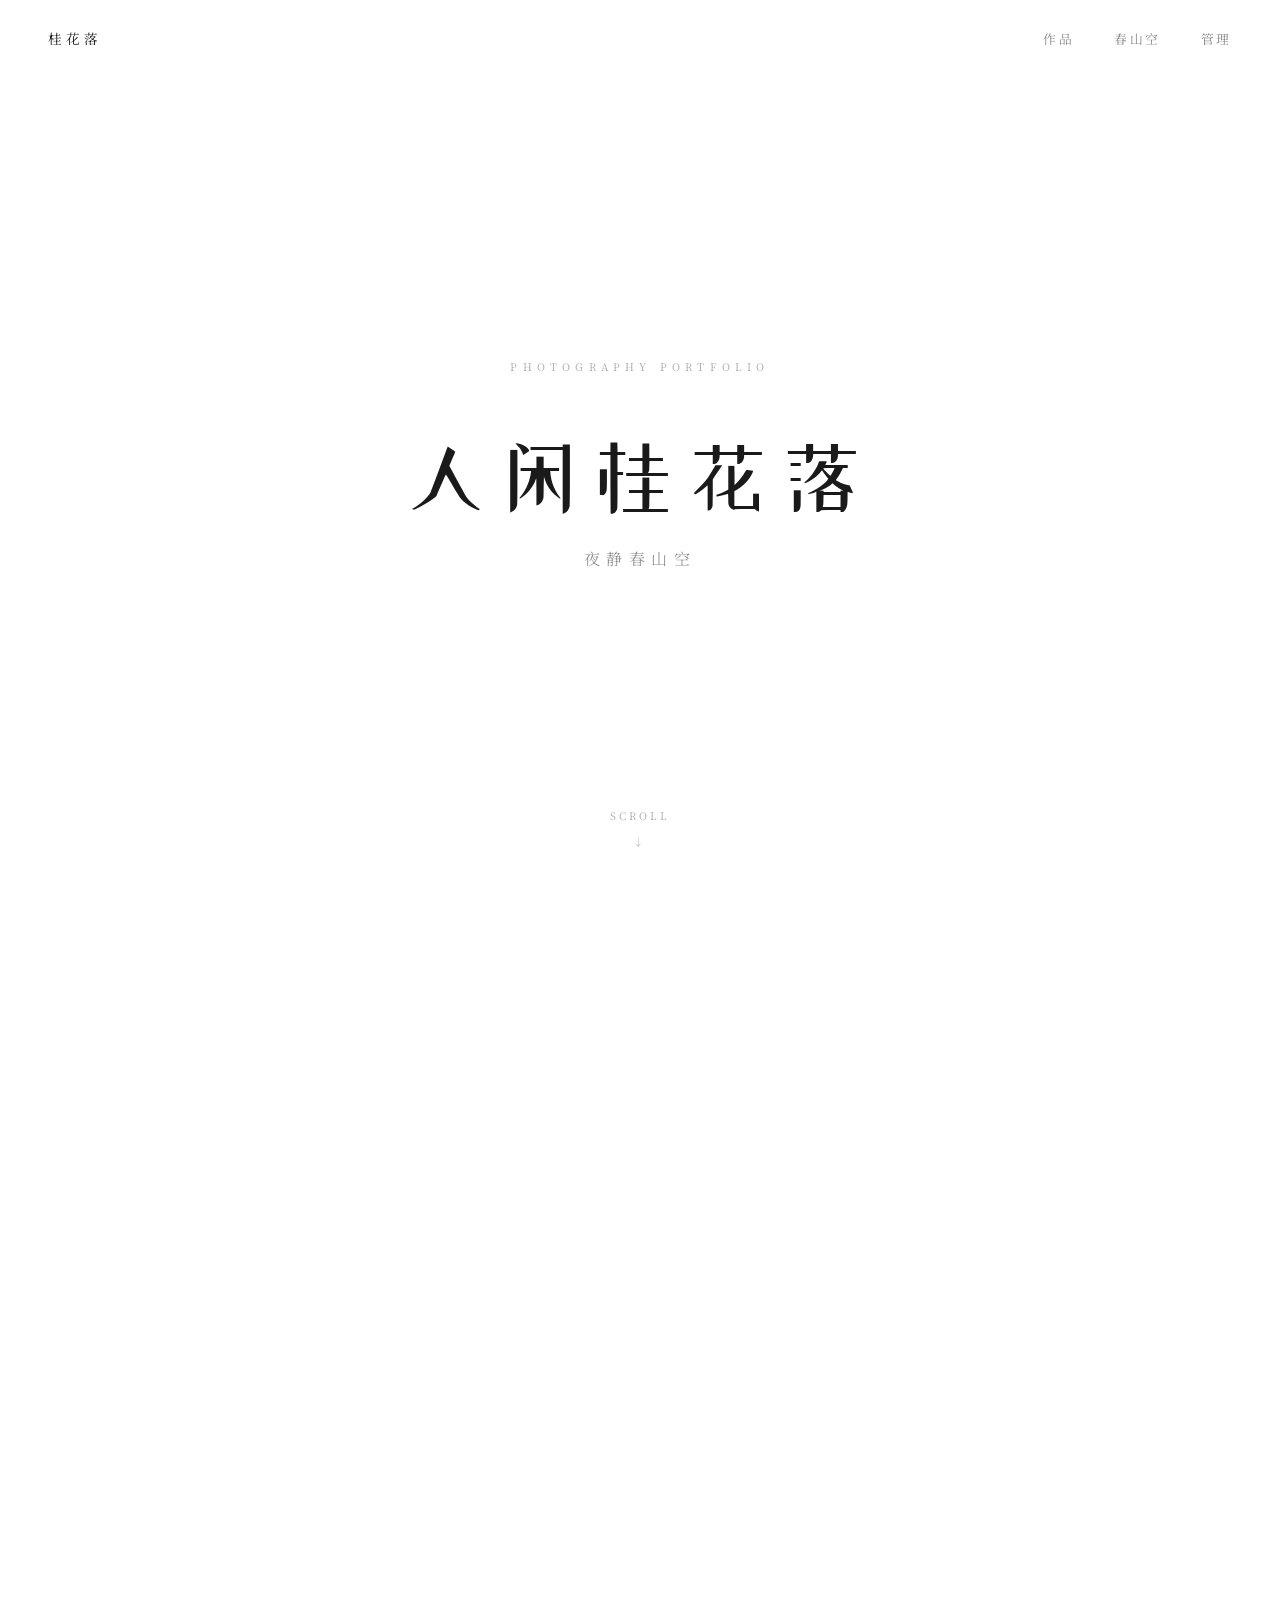
==== index.html @ 160a002a "feat: refactor index.html to dynamically load photos from photos.json" ====
<!DOCTYPE html>
<html lang="zh-CN">
<head>
  <meta charset="UTF-8">
  <meta name="viewport" content="width=device-width, initial-scale=1.0, maximum-scale=5.0">
  <title>人闲桂花落 · 夜静春山空 | Photography Portfolio</title>
  <meta name="description" content="个人摄影作品集，禅意摄影，用镜头捕捉静谧中的诗意。">
  <meta name="theme-color" content="#ffffff">
  <link rel="icon" type="image/svg+xml" href="data:image/svg+xml,%3Csvg xmlns='http://www.w3.org/2000/svg' viewBox='0 0 100 100'%3E%3Ccircle cx='50' cy='50' r='40' fill='none' stroke='%231a1a1a' stroke-width='8'/%3E%3Ccircle cx='50' cy='50' r='15' fill='%231a1a1a'/%3E%3C/svg%3E">
  <link rel="preconnect" href="https://fonts.loli.net">
  <link rel="preconnect" href="https://gstatic.loli.net" crossorigin>
  <link href="https://fonts.loli.net/css2?family=Noto+Serif+SC:wght@300;400;500;600&family=ZCOOL+XiaoWei&display=swap" rel="stylesheet">
  <style>
    :root {
      --bg: #ffffff;
      --bg-cream: #fafaf8;
      --text: #1a1a1a;
      --text-dim: #888;
      --text-light: #aaa;
      --accent: #c9a84c;
      --border: rgba(0,0,0,0.06);
      --shadow: 0 8px 40px rgba(0,0,0,0.08);
      --shadow-hover: 0 16px 60px rgba(0,0,0,0.12);
    }
    * { margin: 0; padding: 0; box-sizing: border-box; -webkit-tap-highlight-color: transparent; }
    html { overflow: hidden; height: 100%; }
    body {
      font-family: 'Noto Serif SC', -apple-system, BlinkMacSystemFont, 'PingFang SC', 'Microsoft YaHei', sans-serif;
      background: var(--bg);
      color: var(--text);
      line-height: 1.8;
      height: 100%;
      overflow-y: auto;
      scroll-snap-type: y mandatory;
    }

    /* Header */
    header {
      position: fixed; top: 0; left: 0; right: 0; z-index: 100;
      padding: 1.5rem 3rem; display: flex; justify-content: space-between; align-items: center;
      background: rgba(255,255,255,0.9); backdrop-filter: blur(10px);
      transition: padding 0.4s cubic-bezier(0.4, 0, 0.2, 1), background 0.4s, box-shadow 0.4s;
    }
    header.scrolled {
      padding: 0.8rem 3rem;
      background: rgba(255,255,255,0.95);
      box-shadow: 0 2px 20px rgba(0,0,0,0.05);
    }
    @media (max-width: 768px) {
      header { padding: 1rem 1.5rem; }
      header.scrolled { padding: 0.6rem 1.5rem; }
    }
    .logo {
      font-size: 0.85rem; letter-spacing: 0.3em; color: var(--text);
      text-decoration: none; text-transform: uppercase; transition: opacity 0.3s;
    }
    .logo:hover { opacity: 0.5; }
    .nav-links { list-style: none; display: flex; gap: 2.5rem; }
    .nav-links a {
      font-size: 0.8rem; letter-spacing: 0.2em; color: var(--text-dim);
      text-decoration: none; transition: color 0.3s;
    }
    .nav-links a:hover { color: var(--text); }
    .menu-btn {
      display: none; flex-direction: column; gap: 5px; background: none;
      border: none; cursor: pointer; padding: 5px;
    }
    .menu-btn span { display: block; width: 24px; height: 1px; background: var(--text); transition: 0.3s; }
    .menu-btn.active span:nth-child(1) { transform: rotate(45deg) translate(4px, 4px); }
    .menu-btn.active span:nth-child(2) { opacity: 0; }
    .menu-btn.active span:nth-child(3) { transform: rotate(-45deg) translate(4px, -4px); }

    /* Mobile Nav */
    .mobile-nav {
      display: none; position: fixed; top: 60px; left: 0; right: 0;
      background: white; padding: 2rem; z-index: 99;
      flex-direction: column; gap: 1.5rem; text-align: center;
      border-top: 1px solid var(--border);
    }
    .mobile-nav.active { display: flex; }
    .mobile-nav a {
      font-size: 1rem; letter-spacing: 0.3em; color: var(--text-dim);
      text-decoration: none; transition: color 0.3s;
    }
    .mobile-nav a:hover { color: var(--text); }

    /* Hero */
    .hero {
      min-height: 100vh; min-height: 100dvh; scroll-snap-align: start;
      display: flex; flex-direction: column;
      align-items: center; justify-content: center; text-align: center;
      padding: 6rem 2rem 4rem; position: relative;
    }
    .hero-tag {
      font-size: 0.65rem; letter-spacing: 0.5em; color: var(--text-light);
      text-transform: uppercase; margin-bottom: 3rem;
    }
    .hero-title {
      font-family: 'ZCOOL XiaoWei', 'Noto Serif SC', serif;
      font-size: clamp(2.5rem, 7vw, 5rem); font-weight: 400;
      letter-spacing: 0.15em; margin-bottom: 1rem; line-height: 1.3;
    }
    .hero-subtitle {
      font-size: 1rem; letter-spacing: 0.4em; color: var(--text-dim); font-weight: 300;
    }
    .scroll-hint {
      position: absolute; bottom: 3rem; display: flex; flex-direction: column;
      align-items: center; gap: 0.5rem; color: var(--text-light);
      font-size: 0.65rem; letter-spacing: 0.3em; animation: bounce 2s infinite;
    }
    @keyframes bounce {
      0%, 100% { transform: translateY(0); }
      50% { transform: translateY(10px); }
    }

    /* Photo Sections */
    .photo-section {
      min-height: 100vh; min-height: 100dvh; scroll-snap-align: start; scroll-snap-stop: always;
      padding: 5rem 3rem; display: flex; justify-content: center;
    }
    .photo-container {
      display: flex; align-items: center; gap: 6rem;
      max-width: 1200px; width: 100%;
    }
    .photo-section:nth-child(even) .photo-container { flex-direction: row-reverse; }
    .photo-wrapper {
      flex: 1.2; position: relative; cursor: pointer;
      overflow: hidden;
      background: var(--bg-cream);
      border-radius: 4px;
    }
    .photo-wrapper::before {
      content: '';
      position: absolute; inset: 0;
      background: linear-gradient(90deg, var(--bg-cream) 25%, transparent 50%, var(--bg-cream) 75%);
      background-size: 200% 100%;
      animation: shimmer 1.5s infinite;
      z-index: 1;
      opacity: 0;
      transition: opacity 0.3s;
    }
    .photo-wrapper.loading::before { opacity: 1; }
    @keyframes shimmer {
      0% { background-position: 200% 0; }
      100% { background-position: -200% 0; }
    }
    .photo-wrapper img {
      width: 100%; max-height: 70vh; object-fit: contain;
      display: block; box-shadow: var(--shadow);
      transition: opacity 0.6s cubic-bezier(0.4, 0, 0.2, 1),
                  box-shadow 0.4s ease,
                  transform 0.4s cubic-bezier(0.4, 0, 0.2, 1);
      position: relative; z-index: 2;
    }
    .photo-wrapper img.loaded { opacity: 1; }
    .photo-wrapper img:not(.loaded) { opacity: 0; }
    .photo-wrapper:hover img {
      box-shadow: var(--shadow-hover);
      transform: scale(1.02);
    }
    .photo-info { flex: 0.7; }
    .photo-number {
      font-size: 0.7rem; color: var(--text-light); letter-spacing: 0.2em; margin-bottom: 0.5rem;
    }
    .photo-title {
      font-size: 2.2rem; letter-spacing: 0.2em; margin-bottom: 0.3rem;
      line-height: 1.4;
    }
    .photo-subtitle {
      font-size: 0.85rem; color: var(--text-dim); letter-spacing: 0.15em; margin-bottom: 1.5rem;
    }
    .photo-meta {
      font-size: 0.8rem; color: var(--text-light); letter-spacing: 0.1em; font-weight: 300;
    }
    .photo-description {
      font-size: 0.9rem; color: var(--text-dim); margin-top: 1rem;
      font-weight: 300; line-height: 1.8;
    }

    /* Lightbox */
    .lightbox {
      display: flex;
      opacity: 0;
      visibility: hidden;
      position: fixed; inset: 0; background: rgba(0,0,0,0);
      z-index: 1000; align-items: center; justify-content: center;
      transition: opacity 0.4s, background 0.4s;
      touch-action: pan-y;
    }
    .lightbox.open {
      opacity: 1;
      visibility: visible;
      background: rgba(0,0,0,0.95);
    }
    .lightbox img {
      max-width: 90vw; max-height: 90vh; object-fit: contain;
      transform: scale(0.9);
      opacity: 0;
      transition: transform 0.4s 0.1s, opacity 0.4s 0.1s;
      user-select: none;
      -webkit-user-drag: none;
    }
    .lightbox.open img {
      transform: scale(1);
      opacity: 1;
    }
    .lightbox img.swipe-left { transform: scale(0.9) translateX(-100px); opacity: 0; }
    .lightbox img.swipe-right { transform: scale(0.9) translateX(100px); opacity: 0; }
    .lightbox-close {
      position: absolute; top: 2rem; right: 2rem; width: 50px; height: 50px;
      background: none; border: 1px solid rgba(255,255,255,0.3); color: white;
      font-size: 1.5rem; cursor: pointer; border-radius: 50%;
      display: flex; align-items: center; justify-content: center;
      transition: all 0.3s;
      opacity: 0;
      transform: translateY(-20px);
      z-index: 1001;
    }
    .lightbox.open .lightbox-close {
      opacity: 1;
      transform: translateY(0);
      transition-delay: 0.2s;
    }
    .lightbox-close:hover { background: rgba(255,255,255,0.1); border-color: rgba(255,255,255,0.6); }
    .lightbox-nav {
      position: absolute; top: 50%; transform: translateY(-50%);
      width: 50px; height: 80px; background: rgba(255,255,255,0.1);
      border: 1px solid rgba(255,255,255,0.2); color: white;
      font-size: 1.5rem; cursor: pointer; display: flex;
      align-items: center; justify-content: center;
      opacity: 0.25; transition: opacity 0.3s, background 0.2s;
      z-index: 1001;
    }
    .lightbox-nav:hover { background: rgba(255,255,255,0.2); opacity: 1; }
    .lightbox-nav.prev { left: 1rem; border-radius: 0 4px 4px 0; }
    .lightbox-nav.next { right: 1rem; border-radius: 4px 0 0 4px; }
    .lightbox-counter {
      position: absolute; bottom: 2rem; left: 50%; transform: translateX(-50%);
      color: rgba(255,255,255,0.5); font-size: 0.75rem; letter-spacing: 0.2em;
    }

    /* Footer */
    .footer {
      min-height: 100vh; min-height: 100dvh; scroll-snap-align: start;
      display: flex; flex-direction: column; align-items: center;
      justify-content: center; text-align: center; padding: 4rem 2rem;
      background: var(--bg-cream);
    }
    .footer-tag { font-size: 0.65rem; letter-spacing: 0.4em; color: var(--text-light); margin-bottom: 2rem; text-transform: uppercase; }
    .footer-text { font-size: 1.1rem; color: var(--text-dim); line-height: 2.5; font-weight: 300; max-width: 500px; }
    .footer-divider { width: 60px; height: 1px; background: var(--border); margin: 2.5rem auto; }
    .footer-copy { font-size: 0.75rem; color: var(--text-light); letter-spacing: 0.15em; }

    /* Progress */
    .progress-bar {
      position: fixed; top: 60px; left: 0; height: 2px; background: var(--accent);
      z-index: 999; width: 0%; transition: width 0.1s;
    }

    /* Fade-in Animation */
    .fade-in {
      opacity: 0;
      transform: translateY(40px) scale(0.98);
      transition: opacity 1s cubic-bezier(0.4, 0, 0.2, 1), transform 1s cubic-bezier(0.4, 0, 0.2, 1);
    }
    .fade-in.visible {
      opacity: 1;
      transform: translateY(0) scale(1);
    }
    .parallax-img {
      transform: translateY(20px);
      opacity: 0.8;
      transition: opacity 0.8s, transform 0.8s;
    }
    .parallax-img.visible {
      transform: translateY(0);
      opacity: 1;
    }
    .photo-wrapper:hover img { will-change: transform; }

    /* Scrollbar */
    ::-webkit-scrollbar { width: 6px; }
    html { scrollbar-width: thin; scrollbar-color: rgba(0,0,0,0.1) transparent; }
    ::-webkit-scrollbar-track { background: transparent; }
    ::-webkit-scrollbar-thumb { background: rgba(0,0,0,0.1); border-radius: 3px; }
    ::-webkit-scrollbar-thumb:hover { background: rgba(0,0,0,0.2); }

    /* Responsive */
    @media (max-width: 1024px) {
      .photo-container { flex-direction: column; gap: 2rem; text-align: center; }
      .photo-section:nth-child(even) .photo-container { flex-direction: column; }
      .photo-wrapper { width: 100%; flex: none; }
      .photo-wrapper img { max-height: 55vh; }
      .photo-info { flex: none; max-width: 100%; }
      .lightbox-nav { display: none; }
    }
    @media (max-width: 768px) {
      header { padding: 1rem 1.5rem; }
      .nav-links { display: none; }
      .menu-btn { display: flex; }
      .hero { padding: 5rem 1.5rem 3rem; }
      .hero-tag { font-size: 0.6rem; letter-spacing: 0.3em; }
      .hero-title { letter-spacing: 0.15em; }
      .hero-subtitle { font-size: 0.9rem; letter-spacing: 0.2em; }
      .photo-section { padding: 4rem 1.2rem; min-height: 100vh; min-height: 100dvh; scroll-snap-align: start; }
      .photo-wrapper img { max-height: 45vh; }
      .photo-title { font-size: 1.6rem; }
      .photo-subtitle { font-size: 0.85rem; }
      .scroll-hint { bottom: 2rem; }
      .footer { padding: 3rem 1.5rem; }
      .footer-text { font-size: 1rem; }
    }
  </style>
</head>
<body>

  <div class="progress-bar" id="progressBar"></div>

  <header id="mainHeader" role="banner">
    <a href="#hero" class="logo">桂花落</a>
    <ul class="nav-links">
      <li><a href="#photo-0">作品</a></li>
      <li><a href="#about">春山空</a></li>
      <li><a href="admin.html" target="_blank">管理</a></li>
    </ul>
    <button class="menu-btn" id="menuBtn">
      <span></span><span></span><span></span>
    </button>
  </header>

  <nav class="mobile-nav" id="mobileNav" aria-hidden="true">
    <a href="#hero" onclick="toggleMenu()">首页</a>
    <a href="#photo-0" onclick="toggleMenu()">作品</a>
    <a href="#about" onclick="toggleMenu()">春山空</a>
    <a href="admin.html" onclick="toggleMenu()" target="_blank">管理</a>
  </nav>

  <div class="lightbox" id="lightbox">
    <button class="lightbox-close" onclick="closeLightbox()" aria-label="关闭">&times;</button>
    <button class="lightbox-nav prev" onclick="navigateLightbox(-1)" aria-label="上一张">&#8249;</button>
    <img src="" alt="" id="lightboxImg">
    <button class="lightbox-nav next" onclick="navigateLightbox(1)" aria-label="下一张">&#8250;</button>
    <div class="lightbox-counter" id="lightboxCounter"></div>
  </div>

  <section class="hero" id="hero">
    <p class="hero-tag">Photography Portfolio</p>
    <h1 class="hero-title">人闲桂花落</h1>
    <p class="hero-subtitle">夜静春山空</p>
    <div class="scroll-hint"><span>SCROLL</span><span>&#8595;</span></div>
  </section>

  <!-- Dynamic photo sections will be inserted here -->
  <div id="photoGallery"></div>

  <section class="footer" id="about">
    <p class="footer-tag">About</p>
    <p class="footer-text">
      人闲桂花落，夜静春山空。<br>
      月出惊山鸟，时鸣春涧中。<br><br>
      用镜头捕捉静谧中的诗意，<br>
      在光影间寻找内心的宁静。
    </p>
    <div class="footer-divider"></div>
    <p class="footer-copy">© 2026 桂花落 · Photography Portfolio</p>
  </section>

  <script>
    // Global state
    let photos = [];
    let categories = [];
    let currentPhotoIndex = 0;

    // Chinese number mapping
    const chineseNumbers = ['零', '壹', '贰', '叁', '肆', '伍', '陆', '柒', '捌', '玖', '拾',
                           '拾壹', '拾贰', '拾叁', '拾肆', '拾伍', '拾陆', '拾柒', '拾捌', '拾玖', '贰拾'];

    // Load photos from JSON
    async function loadPhotos() {
      try {
        const res = await fetch('photos.json');
        if (!res.ok) throw new Error('Failed to load photos.json');
        const data = await res.json();
        photos = data.photos.filter(p => p.visible).sort((a, b) => a.order - b.order);
        categories = data.categories || [];
        renderGallery();
      } catch (error) {
        console.error('Error loading photos:', error);
        document.getElementById('photoGallery').innerHTML = `
          <div style="text-align: center; padding: 4rem 2rem; color: var(--text-dim);">
            <p>照片加载失败，请稍后重试</p>
          </div>
        `;
      }
    }

    // Render gallery
    function renderGallery() {
      const gallery = document.getElementById('photoGallery');
      gallery.innerHTML = '';

      photos.forEach((photo, index) => {
        const section = document.createElement('section');
        section.className = 'photo-section fade-in';
        section.id = `photo-${index}`;

        const numberText = index < chineseNumbers.length ? chineseNumbers[index + 1] : (index + 1);
        const totalText = photos.length < chineseNumbers.length ? chineseNumbers[photos.length] : photos.length;

        section.innerHTML = `
          <div class="photo-container">
            <div class="photo-wrapper loading">
              <img src="${photo.src}"
                   alt="${photo.title}"
                   loading="${index < 2 ? 'eager' : 'lazy'}"
                   onclick="openLightbox(${index})"
                   class="parallax-img"
                   onload="this.classList.add('loaded'); this.parentElement.classList.remove('loading')"
                   onerror="handleImageError(this)">
            </div>
            <div class="photo-info">
              <p class="photo-number">${numberText} / ${totalText}</p>
              <h2 class="photo-title">${photo.title}</h2>
              <p class="photo-subtitle">${photo.subtitle}</p>
              <p class="photo-meta">${photo.location || '中国'} · ${photo.year || 2025}</p>
              ${photo.description ? `<p class="photo-description">${photo.description}</p>` : ''}
            </div>
          </div>
        `;

        gallery.appendChild(section);
      });

      // Re-observe new elements
      observeElements();
    }

    // Intersection Observer
    let observer;
    function observeElements() {
      if (observer) observer.disconnect();

      observer = new IntersectionObserver((entries) => {
        entries.forEach((entry) => {
          if (entry.isIntersecting) {
            entry.target.classList.add('visible');
            const img = entry.target.querySelector('.parallax-img');
            if (img) {
              setTimeout(() => img.classList.add('visible'), 200);
            }
          }
        });
      }, { threshold: 0.15, rootMargin: '0px 0px -50px 0px' });

      document.querySelectorAll('.fade-in').forEach((el) => observer.observe(el));
    }

    // Mobile menu
    function toggleMenu() {
      document.getElementById('menuBtn').classList.toggle('active');
      const nav = document.getElementById('mobileNav');
      nav.classList.toggle('active');
      nav.setAttribute('aria-hidden', !nav.classList.contains('active'));
    }
    document.getElementById('menuBtn').addEventListener('click', toggleMenu);

    // Scroll handler
    function handleScroll() {
      const scrollTop = document.body.scrollTop;
      const scrollHeight = document.body.scrollHeight - document.body.clientHeight;
      const scrolled = scrollHeight > 0 ? (scrollTop / scrollHeight) * 100 : 0;
      document.getElementById('progressBar').style.width = scrolled + '%';

      const header = document.getElementById('mainHeader');
      header.classList.toggle('scrolled', scrollTop > 50);
    }
    document.body.addEventListener('scroll', handleScroll, { passive: true });

    // Preload image
    function preloadImage(index) {
      if (index >= 0 && index < photos.length) {
        const img = new Image();
        img.src = photos[index].src;
      }
    }

    // Lightbox
    function openLightbox(index) {
      currentPhotoIndex = index;
      const lightbox = document.getElementById('lightbox');
      const img = document.getElementById('lightboxImg');
      img.src = photos[index].src;
      img.alt = photos[index].title;
      lightbox.classList.add('open');
      document.body.style.overflow = 'hidden';
      updateLightboxCounter();
      preloadImage(index - 1);
      preloadImage(index + 1);
    }

    function closeLightbox() {
      document.getElementById('lightbox').classList.remove('open');
      document.body.style.overflow = '';
    }

    function navigateLightbox(direction) {
      const newIndex = currentPhotoIndex + direction;
      if (newIndex < 0 || newIndex >= photos.length) return;

      const img = document.getElementById('lightboxImg');
      img.classList.add(direction > 0 ? 'swipe-left' : 'swipe-right');

      setTimeout(() => {
        currentPhotoIndex = newIndex;
        img.src = photos[newIndex].src;
        img.alt = photos[newIndex].title;
        img.classList.remove('swipe-left', 'swipe-right');
        updateLightboxCounter();
        preloadImage(newIndex - 1);
        preloadImage(newIndex + 1);
      }, 200);
    }

    function updateLightboxCounter() {
      document.getElementById('lightboxCounter').textContent =
        `${currentPhotoIndex + 1} / ${photos.length}`;
    }

    // Touch swipe support
    let touchStartX = 0;
    const lightboxEl = document.getElementById('lightbox');

    lightboxEl.addEventListener('touchstart', (e) => {
      touchStartX = e.changedTouches[0].screenX;
    }, { passive: true });

    lightboxEl.addEventListener('touchend', (e) => {
      const touchEndX = e.changedTouches[0].screenX;
      const diff = touchStartX - touchEndX;
      if (Math.abs(diff) > 50) {
        navigateLightbox(diff > 0 ? 1 : -1);
      }
    }, { passive: true });

    // Click outside to close
    lightboxEl.addEventListener('click', (e) => {
      if (e.target === lightboxEl) closeLightbox();
    });

    // Keyboard navigation
    document.addEventListener('keydown', (e) => {
      if (!lightboxEl.classList.contains('open')) return;
      if (e.key === 'Escape') closeLightbox();
      if (e.key === 'ArrowLeft') navigateLightbox(-1);
      if (e.key === 'ArrowRight') navigateLightbox(1);
    });

    // Image error handler
    function handleImageError(img) {
      if (!img.dataset.retried) {
        img.dataset.retried = 'true';
        const originalSrc = img.src;
        img.src = originalSrc + (originalSrc.includes('?') ? '&' : '?') + '_t=' + Date.now();
        return;
      }
      img.src = "data:image/svg+xml,%3Csvg xmlns='http://www.w3.org/2000/svg' width='400' height='300'%3E%3Crect fill='%23f5f5f3' width='400' height='300'/%3E%3Ctext x='50%25' y='50%25' text-anchor='middle' dy='.3em' fill='%23888' font-family='sans-serif' font-size='14'%3E图片加载失败%3C/text%3E%3C/svg%3E";
      img.parentElement.classList.remove('loading');
    }

    // Initialize
    loadPhotos();
  </script>
</body>
</html>
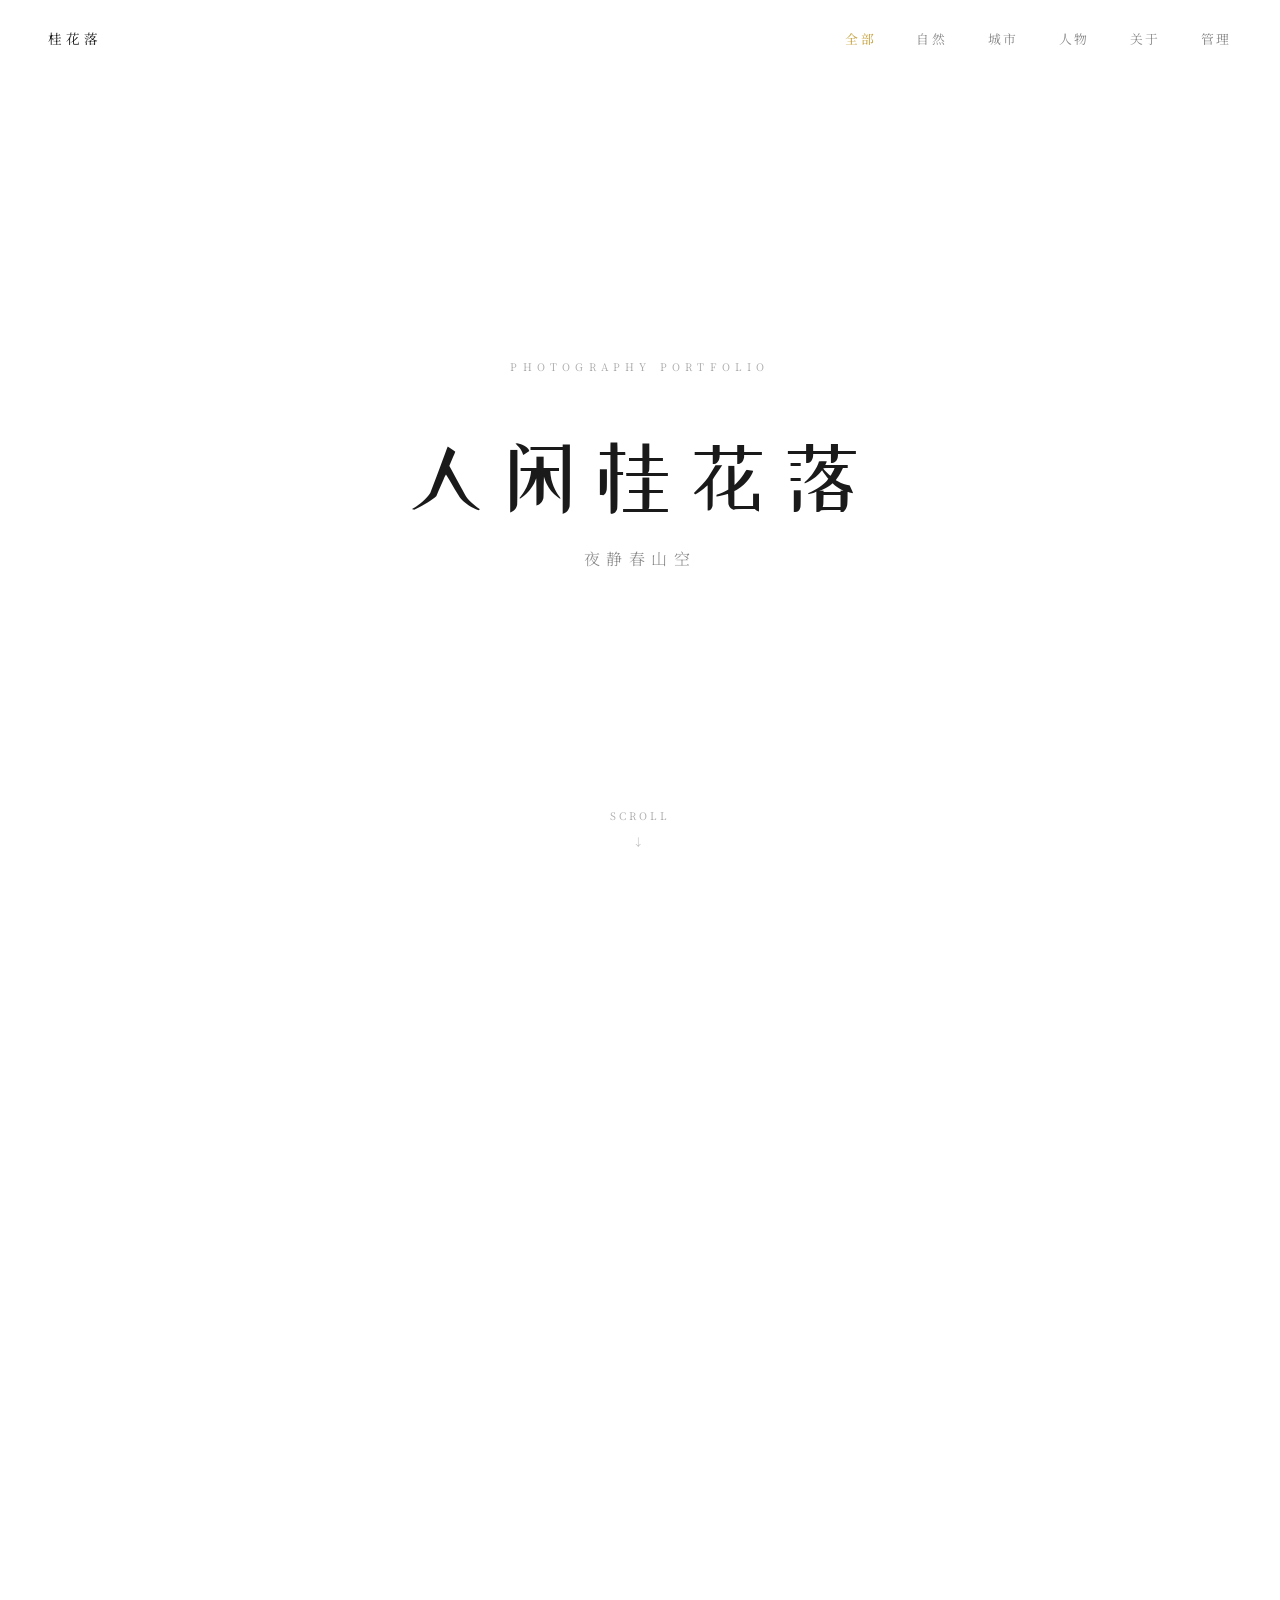
==== commit 9506db5f: "feat: add category filter (全部/自然/城市/人物)" ====
--- a/index.html
+++ b/index.html
@@ -61,6 +61,8 @@
       text-decoration: none; transition: color 0.3s;
     }
     .nav-links a:hover { color: var(--text); }
+    .nav-links a.active { color: var(--accent); font-weight: 500; }
+    .category-link { cursor: pointer; }
     .menu-btn {
       display: none; flex-direction: column; gap: 5px; background: none;
       border: none; cursor: pointer; padding: 5px;
@@ -78,6 +80,7 @@
       border-top: 1px solid var(--border);
     }
     .mobile-nav.active { display: flex; }
+    .mobile-category-divider { height: 1px; background: var(--border); width: 60%; margin: 0.5rem auto; }
     .mobile-nav a {
       font-size: 1rem; letter-spacing: 0.3em; color: var(--text-dim);
       text-decoration: none; transition: color 0.3s;
@@ -319,8 +322,11 @@
   <header id="mainHeader" role="banner">
     <a href="#hero" class="logo">桂花落</a>
     <ul class="nav-links">
-      <li><a href="#photo-0">作品</a></li>
-      <li><a href="#about">春山空</a></li>
+      <li><a href="#" class="category-link active" data-category="all">全部</a></li>
+      <li><a href="#" class="category-link" data-category="nature">自然</a></li>
+      <li><a href="#" class="category-link" data-category="urban">城市</a></li>
+      <li><a href="#" class="category-link" data-category="portrait">人物</a></li>
+      <li><a href="#about">关于</a></li>
       <li><a href="admin.html" target="_blank">管理</a></li>
     </ul>
     <button class="menu-btn" id="menuBtn">
@@ -330,8 +336,13 @@
 
   <nav class="mobile-nav" id="mobileNav" aria-hidden="true">
     <a href="#hero" onclick="toggleMenu()">首页</a>
-    <a href="#photo-0" onclick="toggleMenu()">作品</a>
-    <a href="#about" onclick="toggleMenu()">春山空</a>
+    <div class="mobile-category-divider"></div>
+    <a href="#" class="category-link" data-category="all" onclick="toggleMenu()">全部</a>
+    <a href="#" class="category-link" data-category="nature" onclick="toggleMenu()">自然</a>
+    <a href="#" class="category-link" data-category="urban" onclick="toggleMenu()">城市</a>
+    <a href="#" class="category-link" data-category="portrait" onclick="toggleMenu()">人物</a>
+    <div class="mobile-category-divider"></div>
+    <a href="#about" onclick="toggleMenu()">关于</a>
     <a href="admin.html" onclick="toggleMenu()" target="_blank">管理</a>
   </nav>
 
@@ -370,6 +381,7 @@
     let photos = [];
     let categories = [];
     let currentPhotoIndex = 0;
+    let currentCategory = 'all';
 
     // Chinese number mapping
     const chineseNumbers = ['零', '壹', '贰', '叁', '肆', '伍', '陆', '柒', '捌', '玖', '拾',
@@ -399,13 +411,17 @@
       const gallery = document.getElementById('photoGallery');
       gallery.innerHTML = '';
 
-      photos.forEach((photo, index) => {
+      const filteredPhotos = currentCategory === 'all' 
+        ? photos 
+        : photos.filter(p => p.category === currentCategory);
+
+      filteredPhotos.forEach((photo, index) => {
         const section = document.createElement('section');
         section.className = 'photo-section fade-in';
         section.id = `photo-${index}`;
 
         const numberText = index < chineseNumbers.length ? chineseNumbers[index + 1] : (index + 1);
-        const totalText = photos.length < chineseNumbers.length ? chineseNumbers[photos.length] : photos.length;
+        const totalText = filteredPhotos.length < chineseNumbers.length ? chineseNumbers[filteredPhotos.length] : filteredPhotos.length;
 
         section.innerHTML = `
           <div class="photo-container">
@@ -477,25 +493,34 @@
     document.body.addEventListener('scroll', handleScroll, { passive: true });
 
     // Preload image
-    function preloadImage(index) {
-      if (index >= 0 && index < photos.length) {
+    function preloadImage(index, photosArray) {
+      const arr = photosArray || getFilteredPhotos();
+      if (index >= 0 && index < arr.length) {
         const img = new Image();
-        img.src = photos[index].src;
+        img.src = arr[index].src;
       }
+    }
+
+    // Get filtered photos
+    function getFilteredPhotos() {
+      return currentCategory === 'all' 
+        ? photos 
+        : photos.filter(p => p.category === currentCategory);
     }
 
     // Lightbox
     function openLightbox(index) {
       currentPhotoIndex = index;
+      const filteredPhotos = getFilteredPhotos();
       const lightbox = document.getElementById('lightbox');
       const img = document.getElementById('lightboxImg');
-      img.src = photos[index].src;
-      img.alt = photos[index].title;
+      img.src = filteredPhotos[index].src;
+      img.alt = filteredPhotos[index].title;
       lightbox.classList.add('open');
       document.body.style.overflow = 'hidden';
-      updateLightboxCounter();
-      preloadImage(index - 1);
-      preloadImage(index + 1);
+      updateLightboxCounter(filteredPhotos);
+      preloadImage(index - 1, filteredPhotos);
+      preloadImage(index + 1, filteredPhotos);
     }
 
     function closeLightbox() {
@@ -504,26 +529,28 @@
     }
 
     function navigateLightbox(direction) {
+      const filteredPhotos = getFilteredPhotos();
       const newIndex = currentPhotoIndex + direction;
-      if (newIndex < 0 || newIndex >= photos.length) return;
+      if (newIndex < 0 || newIndex >= filteredPhotos.length) return;
 
       const img = document.getElementById('lightboxImg');
       img.classList.add(direction > 0 ? 'swipe-left' : 'swipe-right');
 
       setTimeout(() => {
         currentPhotoIndex = newIndex;
-        img.src = photos[newIndex].src;
-        img.alt = photos[newIndex].title;
+        img.src = filteredPhotos[newIndex].src;
+        img.alt = filteredPhotos[newIndex].title;
         img.classList.remove('swipe-left', 'swipe-right');
-        updateLightboxCounter();
-        preloadImage(newIndex - 1);
-        preloadImage(newIndex + 1);
+        updateLightboxCounter(filteredPhotos);
+        preloadImage(newIndex - 1, filteredPhotos);
+        preloadImage(newIndex + 1, filteredPhotos);
       }, 200);
     }
 
-    function updateLightboxCounter() {
+    function updateLightboxCounter(filteredPhotos) {
+      const arr = filteredPhotos || getFilteredPhotos();
       document.getElementById('lightboxCounter').textContent =
-        `${currentPhotoIndex + 1} / ${photos.length}`;
+        `${currentPhotoIndex + 1} / ${arr.length}`;
     }
 
     // Touch swipe support
@@ -567,6 +594,24 @@
       img.parentElement.classList.remove('loading');
     }
 
+    // Category filter
+    function setCategory(category) {
+      currentCategory = category;
+      document.querySelectorAll('.category-link').forEach(link => {
+        link.classList.toggle('active', link.dataset.category === category);
+      });
+      renderGallery();
+      window.scrollTo({ top: 0, behavior: 'smooth' });
+    }
+
+    // Category click handlers
+    document.querySelectorAll('.category-link').forEach(link => {
+      link.addEventListener('click', (e) => {
+        e.preventDefault();
+        setCategory(link.dataset.category);
+      });
+    });
+
     // Initialize
     loadPhotos();
   </script>
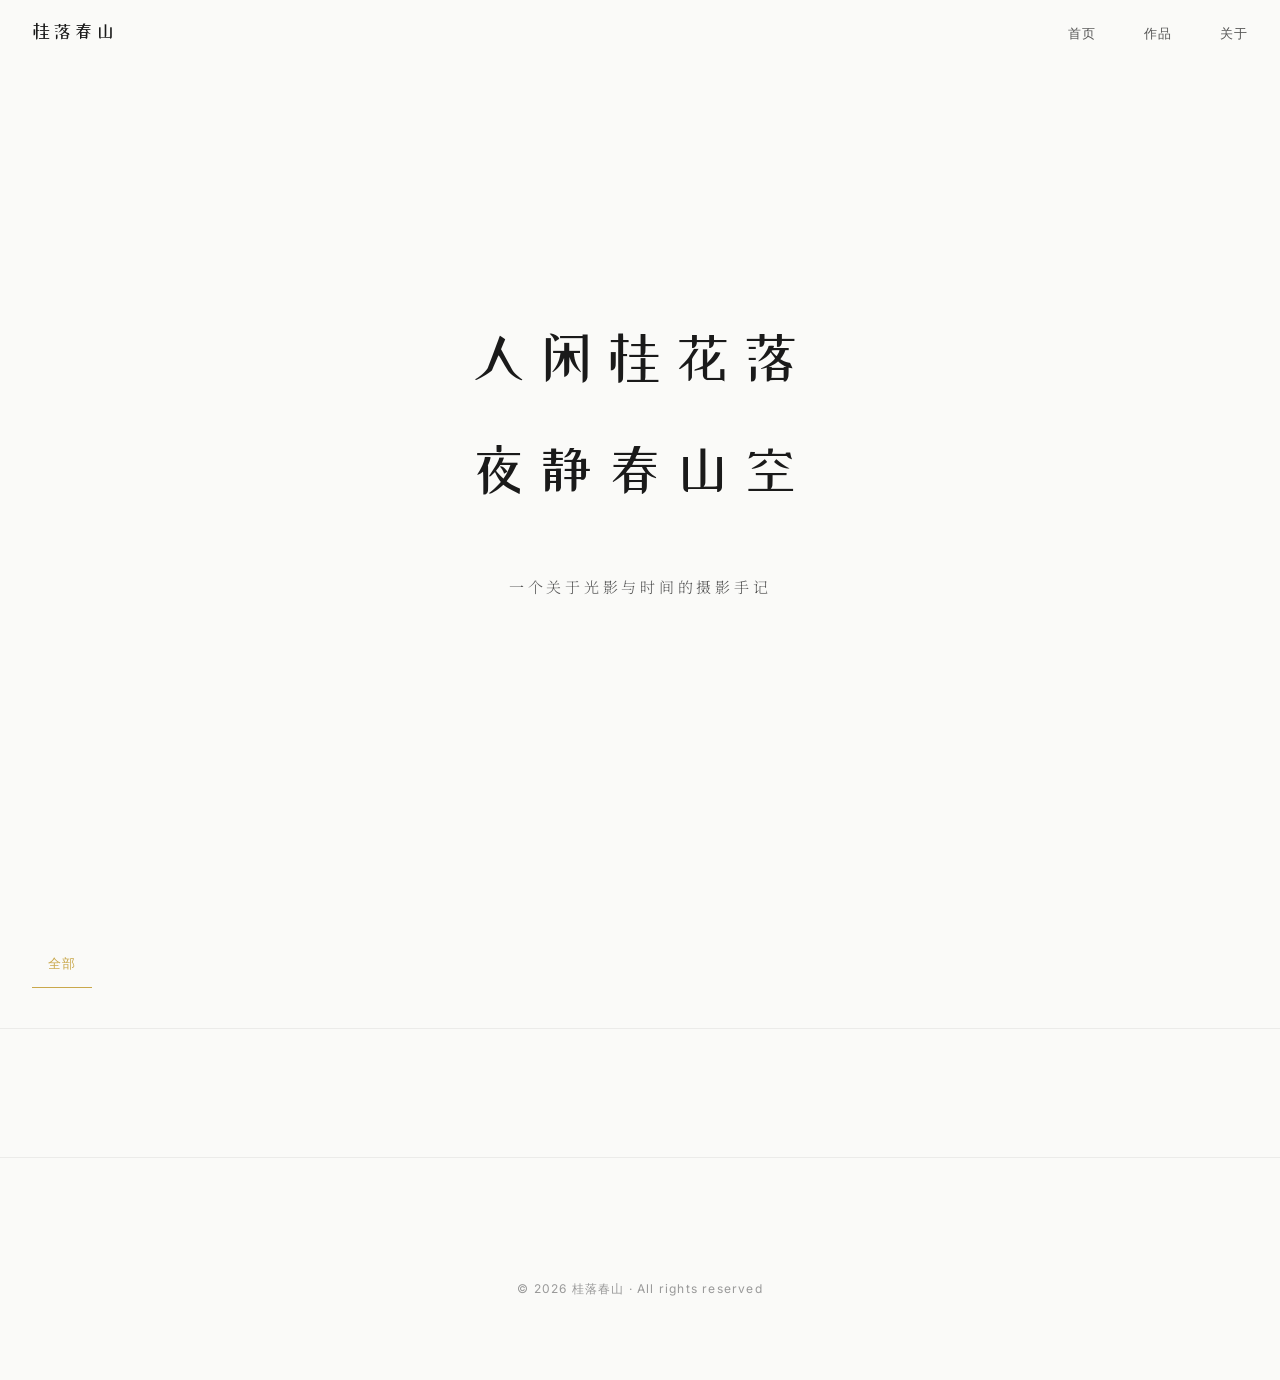
==== commit 69d2ffa9: "feat: 优化摄影作品集网站 v2.0 - 浅色背景+大量留白+编号标签+6分类" ====
--- a/index.html
+++ b/index.html
@@ -1,619 +1,101 @@
 <!DOCTYPE html>
 <html lang="zh-CN">
 <head>
-  <meta charset="UTF-8">
-  <meta name="viewport" content="width=device-width, initial-scale=1.0, maximum-scale=5.0">
-  <title>人闲桂花落 · 夜静春山空 | Photography Portfolio</title>
-  <meta name="description" content="个人摄影作品集，禅意摄影，用镜头捕捉静谧中的诗意。">
-  <meta name="theme-color" content="#ffffff">
-  <link rel="icon" type="image/svg+xml" href="data:image/svg+xml,%3Csvg xmlns='http://www.w3.org/2000/svg' viewBox='0 0 100 100'%3E%3Ccircle cx='50' cy='50' r='40' fill='none' stroke='%231a1a1a' stroke-width='8'/%3E%3Ccircle cx='50' cy='50' r='15' fill='%231a1a1a'/%3E%3C/svg%3E">
-  <link rel="preconnect" href="https://fonts.loli.net">
-  <link rel="preconnect" href="https://gstatic.loli.net" crossorigin>
-  <link href="https://fonts.loli.net/css2?family=Noto+Serif+SC:wght@300;400;500;600&family=ZCOOL+XiaoWei&display=swap" rel="stylesheet">
-  <style>
-    :root {
-      --bg: #ffffff;
-      --bg-cream: #fafaf8;
-      --text: #1a1a1a;
-      --text-dim: #888;
-      --text-light: #aaa;
-      --accent: #c9a84c;
-      --border: rgba(0,0,0,0.06);
-      --shadow: 0 8px 40px rgba(0,0,0,0.08);
-      --shadow-hover: 0 16px 60px rgba(0,0,0,0.12);
-    }
-    * { margin: 0; padding: 0; box-sizing: border-box; -webkit-tap-highlight-color: transparent; }
-    html { overflow: hidden; height: 100%; }
-    body {
-      font-family: 'Noto Serif SC', -apple-system, BlinkMacSystemFont, 'PingFang SC', 'Microsoft YaHei', sans-serif;
-      background: var(--bg);
-      color: var(--text);
-      line-height: 1.8;
-      height: 100%;
-      overflow-y: auto;
-      scroll-snap-type: y mandatory;
-    }
+    <meta charset="UTF-8">
+    <meta name="viewport" content="width=device-width, initial-scale=1.0, maximum-scale=5.0">
+    <title>桂落春山 · 摄影作品集</title>
+    <meta name="description" content="人闲桂花落，夜静春山空 — 一个关于光影与时间的摄影手记">
 
-    /* Header */
-    header {
-      position: fixed; top: 0; left: 0; right: 0; z-index: 100;
-      padding: 1.5rem 3rem; display: flex; justify-content: space-between; align-items: center;
-      background: rgba(255,255,255,0.9); backdrop-filter: blur(10px);
-      transition: padding 0.4s cubic-bezier(0.4, 0, 0.2, 1), background 0.4s, box-shadow 0.4s;
-    }
-    header.scrolled {
-      padding: 0.8rem 3rem;
-      background: rgba(255,255,255,0.95);
-      box-shadow: 0 2px 20px rgba(0,0,0,0.05);
-    }
-    @media (max-width: 768px) {
-      header { padding: 1rem 1.5rem; }
-      header.scrolled { padding: 0.6rem 1.5rem; }
-    }
-    .logo {
-      font-size: 0.85rem; letter-spacing: 0.3em; color: var(--text);
-      text-decoration: none; text-transform: uppercase; transition: opacity 0.3s;
-    }
-    .logo:hover { opacity: 0.5; }
-    .nav-links { list-style: none; display: flex; gap: 2.5rem; }
-    .nav-links a {
-      font-size: 0.8rem; letter-spacing: 0.2em; color: var(--text-dim);
-      text-decoration: none; transition: color 0.3s;
-    }
-    .nav-links a:hover { color: var(--text); }
-    .nav-links a.active { color: var(--accent); font-weight: 500; }
-    .category-link { cursor: pointer; }
-    .menu-btn {
-      display: none; flex-direction: column; gap: 5px; background: none;
-      border: none; cursor: pointer; padding: 5px;
-    }
-    .menu-btn span { display: block; width: 24px; height: 1px; background: var(--text); transition: 0.3s; }
-    .menu-btn.active span:nth-child(1) { transform: rotate(45deg) translate(4px, 4px); }
-    .menu-btn.active span:nth-child(2) { opacity: 0; }
-    .menu-btn.active span:nth-child(3) { transform: rotate(-45deg) translate(4px, -4px); }
+    <!-- Google Fonts: Noto Serif SC + ZCOOL XiaoWei (via Chinese mirror) -->
+    <link rel="preconnect" href="https://fonts.googleapis.com">
+    <link rel="preconnect" href="https://fonts.loli.net" crossorigin>
+    <link href="https://fonts.loli.net/css2?family=Inter:wght@300;400;500&family=Noto+Serif+SC:wght@300;400;500&family=ZCOOL+XiaoWei&display=swap" rel="stylesheet">
 
-    /* Mobile Nav */
-    .mobile-nav {
-      display: none; position: fixed; top: 60px; left: 0; right: 0;
-      background: white; padding: 2rem; z-index: 99;
-      flex-direction: column; gap: 1.5rem; text-align: center;
-      border-top: 1px solid var(--border);
-    }
-    .mobile-nav.active { display: flex; }
-    .mobile-category-divider { height: 1px; background: var(--border); width: 60%; margin: 0.5rem auto; }
-    .mobile-nav a {
-      font-size: 1rem; letter-spacing: 0.3em; color: var(--text-dim);
-      text-decoration: none; transition: color 0.3s;
-    }
-    .mobile-nav a:hover { color: var(--text); }
-
-    /* Hero */
-    .hero {
-      min-height: 100vh; min-height: 100dvh; scroll-snap-align: start;
-      display: flex; flex-direction: column;
-      align-items: center; justify-content: center; text-align: center;
-      padding: 6rem 2rem 4rem; position: relative;
-    }
-    .hero-tag {
-      font-size: 0.65rem; letter-spacing: 0.5em; color: var(--text-light);
-      text-transform: uppercase; margin-bottom: 3rem;
-    }
-    .hero-title {
-      font-family: 'ZCOOL XiaoWei', 'Noto Serif SC', serif;
-      font-size: clamp(2.5rem, 7vw, 5rem); font-weight: 400;
-      letter-spacing: 0.15em; margin-bottom: 1rem; line-height: 1.3;
-    }
-    .hero-subtitle {
-      font-size: 1rem; letter-spacing: 0.4em; color: var(--text-dim); font-weight: 300;
-    }
-    .scroll-hint {
-      position: absolute; bottom: 3rem; display: flex; flex-direction: column;
-      align-items: center; gap: 0.5rem; color: var(--text-light);
-      font-size: 0.65rem; letter-spacing: 0.3em; animation: bounce 2s infinite;
-    }
-    @keyframes bounce {
-      0%, 100% { transform: translateY(0); }
-      50% { transform: translateY(10px); }
-    }
-
-    /* Photo Sections */
-    .photo-section {
-      min-height: 100vh; min-height: 100dvh; scroll-snap-align: start; scroll-snap-stop: always;
-      padding: 5rem 3rem; display: flex; justify-content: center;
-    }
-    .photo-container {
-      display: flex; align-items: center; gap: 6rem;
-      max-width: 1200px; width: 100%;
-    }
-    .photo-section:nth-child(even) .photo-container { flex-direction: row-reverse; }
-    .photo-wrapper {
-      flex: 1.2; position: relative; cursor: pointer;
-      overflow: hidden;
-      background: var(--bg-cream);
-      border-radius: 4px;
-    }
-    .photo-wrapper::before {
-      content: '';
-      position: absolute; inset: 0;
-      background: linear-gradient(90deg, var(--bg-cream) 25%, transparent 50%, var(--bg-cream) 75%);
-      background-size: 200% 100%;
-      animation: shimmer 1.5s infinite;
-      z-index: 1;
-      opacity: 0;
-      transition: opacity 0.3s;
-    }
-    .photo-wrapper.loading::before { opacity: 1; }
-    @keyframes shimmer {
-      0% { background-position: 200% 0; }
-      100% { background-position: -200% 0; }
-    }
-    .photo-wrapper img {
-      width: 100%; max-height: 70vh; object-fit: contain;
-      display: block; box-shadow: var(--shadow);
-      transition: opacity 0.6s cubic-bezier(0.4, 0, 0.2, 1),
-                  box-shadow 0.4s ease,
-                  transform 0.4s cubic-bezier(0.4, 0, 0.2, 1);
-      position: relative; z-index: 2;
-    }
-    .photo-wrapper img.loaded { opacity: 1; }
-    .photo-wrapper img:not(.loaded) { opacity: 0; }
-    .photo-wrapper:hover img {
-      box-shadow: var(--shadow-hover);
-      transform: scale(1.02);
-    }
-    .photo-info { flex: 0.7; }
-    .photo-number {
-      font-size: 0.7rem; color: var(--text-light); letter-spacing: 0.2em; margin-bottom: 0.5rem;
-    }
-    .photo-title {
-      font-size: 2.2rem; letter-spacing: 0.2em; margin-bottom: 0.3rem;
-      line-height: 1.4;
-    }
-    .photo-subtitle {
-      font-size: 0.85rem; color: var(--text-dim); letter-spacing: 0.15em; margin-bottom: 1.5rem;
-    }
-    .photo-meta {
-      font-size: 0.8rem; color: var(--text-light); letter-spacing: 0.1em; font-weight: 300;
-    }
-    .photo-description {
-      font-size: 0.9rem; color: var(--text-dim); margin-top: 1rem;
-      font-weight: 300; line-height: 1.8;
-    }
-
-    /* Lightbox */
-    .lightbox {
-      display: flex;
-      opacity: 0;
-      visibility: hidden;
-      position: fixed; inset: 0; background: rgba(0,0,0,0);
-      z-index: 1000; align-items: center; justify-content: center;
-      transition: opacity 0.4s, background 0.4s;
-      touch-action: pan-y;
-    }
-    .lightbox.open {
-      opacity: 1;
-      visibility: visible;
-      background: rgba(0,0,0,0.95);
-    }
-    .lightbox img {
-      max-width: 90vw; max-height: 90vh; object-fit: contain;
-      transform: scale(0.9);
-      opacity: 0;
-      transition: transform 0.4s 0.1s, opacity 0.4s 0.1s;
-      user-select: none;
-      -webkit-user-drag: none;
-    }
-    .lightbox.open img {
-      transform: scale(1);
-      opacity: 1;
-    }
-    .lightbox img.swipe-left { transform: scale(0.9) translateX(-100px); opacity: 0; }
-    .lightbox img.swipe-right { transform: scale(0.9) translateX(100px); opacity: 0; }
-    .lightbox-close {
-      position: absolute; top: 2rem; right: 2rem; width: 50px; height: 50px;
-      background: none; border: 1px solid rgba(255,255,255,0.3); color: white;
-      font-size: 1.5rem; cursor: pointer; border-radius: 50%;
-      display: flex; align-items: center; justify-content: center;
-      transition: all 0.3s;
-      opacity: 0;
-      transform: translateY(-20px);
-      z-index: 1001;
-    }
-    .lightbox.open .lightbox-close {
-      opacity: 1;
-      transform: translateY(0);
-      transition-delay: 0.2s;
-    }
-    .lightbox-close:hover { background: rgba(255,255,255,0.1); border-color: rgba(255,255,255,0.6); }
-    .lightbox-nav {
-      position: absolute; top: 50%; transform: translateY(-50%);
-      width: 50px; height: 80px; background: rgba(255,255,255,0.1);
-      border: 1px solid rgba(255,255,255,0.2); color: white;
-      font-size: 1.5rem; cursor: pointer; display: flex;
-      align-items: center; justify-content: center;
-      opacity: 0.25; transition: opacity 0.3s, background 0.2s;
-      z-index: 1001;
-    }
-    .lightbox-nav:hover { background: rgba(255,255,255,0.2); opacity: 1; }
-    .lightbox-nav.prev { left: 1rem; border-radius: 0 4px 4px 0; }
-    .lightbox-nav.next { right: 1rem; border-radius: 4px 0 0 4px; }
-    .lightbox-counter {
-      position: absolute; bottom: 2rem; left: 50%; transform: translateX(-50%);
-      color: rgba(255,255,255,0.5); font-size: 0.75rem; letter-spacing: 0.2em;
-    }
-
-    /* Footer */
-    .footer {
-      min-height: 100vh; min-height: 100dvh; scroll-snap-align: start;
-      display: flex; flex-direction: column; align-items: center;
-      justify-content: center; text-align: center; padding: 4rem 2rem;
-      background: var(--bg-cream);
-    }
-    .footer-tag { font-size: 0.65rem; letter-spacing: 0.4em; color: var(--text-light); margin-bottom: 2rem; text-transform: uppercase; }
-    .footer-text { font-size: 1.1rem; color: var(--text-dim); line-height: 2.5; font-weight: 300; max-width: 500px; }
-    .footer-divider { width: 60px; height: 1px; background: var(--border); margin: 2.5rem auto; }
-    .footer-copy { font-size: 0.75rem; color: var(--text-light); letter-spacing: 0.15em; }
-
-    /* Progress */
-    .progress-bar {
-      position: fixed; top: 60px; left: 0; height: 2px; background: var(--accent);
-      z-index: 999; width: 0%; transition: width 0.1s;
-    }
-
-    /* Fade-in Animation */
-    .fade-in {
-      opacity: 0;
-      transform: translateY(40px) scale(0.98);
-      transition: opacity 1s cubic-bezier(0.4, 0, 0.2, 1), transform 1s cubic-bezier(0.4, 0, 0.2, 1);
-    }
-    .fade-in.visible {
-      opacity: 1;
-      transform: translateY(0) scale(1);
-    }
-    .parallax-img {
-      transform: translateY(20px);
-      opacity: 0.8;
-      transition: opacity 0.8s, transform 0.8s;
-    }
-    .parallax-img.visible {
-      transform: translateY(0);
-      opacity: 1;
-    }
-    .photo-wrapper:hover img { will-change: transform; }
-
-    /* Scrollbar */
-    ::-webkit-scrollbar { width: 6px; }
-    html { scrollbar-width: thin; scrollbar-color: rgba(0,0,0,0.1) transparent; }
-    ::-webkit-scrollbar-track { background: transparent; }
-    ::-webkit-scrollbar-thumb { background: rgba(0,0,0,0.1); border-radius: 3px; }
-    ::-webkit-scrollbar-thumb:hover { background: rgba(0,0,0,0.2); }
-
-    /* Responsive */
-    @media (max-width: 1024px) {
-      .photo-container { flex-direction: column; gap: 2rem; text-align: center; }
-      .photo-section:nth-child(even) .photo-container { flex-direction: column; }
-      .photo-wrapper { width: 100%; flex: none; }
-      .photo-wrapper img { max-height: 55vh; }
-      .photo-info { flex: none; max-width: 100%; }
-      .lightbox-nav { display: none; }
-    }
-    @media (max-width: 768px) {
-      header { padding: 1rem 1.5rem; }
-      .nav-links { display: none; }
-      .menu-btn { display: flex; }
-      .hero { padding: 5rem 1.5rem 3rem; }
-      .hero-tag { font-size: 0.6rem; letter-spacing: 0.3em; }
-      .hero-title { letter-spacing: 0.15em; }
-      .hero-subtitle { font-size: 0.9rem; letter-spacing: 0.2em; }
-      .photo-section { padding: 4rem 1.2rem; min-height: 100vh; min-height: 100dvh; scroll-snap-align: start; }
-      .photo-wrapper img { max-height: 45vh; }
-      .photo-title { font-size: 1.6rem; }
-      .photo-subtitle { font-size: 0.85rem; }
-      .scroll-hint { bottom: 2rem; }
-      .footer { padding: 3rem 1.5rem; }
-      .footer-text { font-size: 1rem; }
-    }
-  </style>
+    <link rel="stylesheet" href="css/style.css">
 </head>
 <body>
 
-  <div class="progress-bar" id="progressBar"></div>
+    <!-- ========== 导航栏 ========== -->
+    <nav id="navbar" class="navbar">
+        <div class="navbar-inner">
+            <a href="#" class="navbar-brand">
+                <span class="brand-text">桂落春山</span>
+            </a>
+            <button class="navbar-toggle" id="navToggle" aria-label="打开菜单">
+                <span class="hamburger"></span>
+                <span class="hamburger"></span>
+                <span class="hamburger"></span>
+            </button>
+            <ul class="navbar-links" id="navLinks">
+                <li><a href="#hero" class="nav-link">首页</a></li>
+                <li><a href="#gallery" class="nav-link">作品</a></li>
+                <li><a href="#footer" class="nav-link">关于</a></li>
+            </ul>
+        </div>
+    </nav>
 
-  <header id="mainHeader" role="banner">
-    <a href="#hero" class="logo">桂花落</a>
-    <ul class="nav-links">
-      <li><a href="#" class="category-link active" data-category="all">全部</a></li>
-      <li><a href="#" class="category-link" data-category="nature">自然</a></li>
-      <li><a href="#" class="category-link" data-category="urban">城市</a></li>
-      <li><a href="#" class="category-link" data-category="portrait">人物</a></li>
-      <li><a href="#about">关于</a></li>
-      <li><a href="admin.html" target="_blank">管理</a></li>
-    </ul>
-    <button class="menu-btn" id="menuBtn">
-      <span></span><span></span><span></span>
-    </button>
-  </header>
+    <!-- ========== 首屏意境区 ========== -->
+    <header id="hero" class="hero">
+        <div class="hero-content">
+            <p class="hero-poem">人闲桂花落</p>
+            <p class="hero-poem">夜静春山空</p>
+            <p class="hero-subtitle">一个关于光影与时间的摄影手记</p>
+        </div>
+    </header>
 
-  <nav class="mobile-nav" id="mobileNav" aria-hidden="true">
-    <a href="#hero" onclick="toggleMenu()">首页</a>
-    <div class="mobile-category-divider"></div>
-    <a href="#" class="category-link" data-category="all" onclick="toggleMenu()">全部</a>
-    <a href="#" class="category-link" data-category="nature" onclick="toggleMenu()">自然</a>
-    <a href="#" class="category-link" data-category="urban" onclick="toggleMenu()">城市</a>
-    <a href="#" class="category-link" data-category="portrait" onclick="toggleMenu()">人物</a>
-    <div class="mobile-category-divider"></div>
-    <a href="#about" onclick="toggleMenu()">关于</a>
-    <a href="admin.html" onclick="toggleMenu()" target="_blank">管理</a>
-  </nav>
+    <!-- ========== 分类筛选栏 ========== -->
+    <section id="filter-bar" class="filter-bar">
+        <div class="filter-bar-inner">
+            <button class="filter-btn active" data-category="all">全部</button>
+        </div>
+    </section>
 
-  <div class="lightbox" id="lightbox">
-    <button class="lightbox-close" onclick="closeLightbox()" aria-label="关闭">&times;</button>
-    <button class="lightbox-nav prev" onclick="navigateLightbox(-1)" aria-label="上一张">&#8249;</button>
-    <img src="" alt="" id="lightboxImg">
-    <button class="lightbox-nav next" onclick="navigateLightbox(1)" aria-label="下一张">&#8250;</button>
-    <div class="lightbox-counter" id="lightboxCounter"></div>
-  </div>
+    <!-- ========== 摄影作品展示区 ========== -->
+    <main id="gallery" class="gallery">
+        <div class="gallery-grid" id="galleryGrid">
+            <!-- 作品卡片由 JS 动态渲染 -->
+        </div>
+    </main>
 
-  <section class="hero" id="hero">
-    <p class="hero-tag">Photography Portfolio</p>
-    <h1 class="hero-title">人闲桂花落</h1>
-    <p class="hero-subtitle">夜静春山空</p>
-    <div class="scroll-hint"><span>SCROLL</span><span>&#8595;</span></div>
-  </section>
+    <!-- ========== 灯箱 ========== -->
+    <div class="lightbox" id="lightbox" role="dialog" aria-modal="true" aria-label="图片预览">
+        <div class="lightbox-mask" id="lightboxMask"></div>
+        <div class="lightbox-content">
+            <button class="lightbox-close" id="lightboxClose" aria-label="关闭">
+                <svg width="24" height="24" viewBox="0 0 24 24" fill="none" stroke="currentColor" stroke-width="1.5">
+                    <line x1="18" y1="6" x2="6" y2="18"/><line x1="6" y1="6" x2="18" y2="18"/>
+                </svg>
+            </button>
+            <button class="lightbox-prev" id="lightboxPrev" aria-label="上一张">
+                <svg width="28" height="28" viewBox="0 0 24 24" fill="none" stroke="currentColor" stroke-width="1.5">
+                    <polyline points="15 18 9 12 15 6"/>
+                </svg>
+            </button>
+            <button class="lightbox-next" id="lightboxNext" aria-label="下一张">
+                <svg width="28" height="28" viewBox="0 0 24 24" fill="none" stroke="currentColor" stroke-width="1.5">
+                    <polyline points="9 6 15 12 9 18"/>
+                </svg>
+            </button>
+            <div class="lightbox-image-wrap">
+                <img src="" alt="" id="lightboxImg">
+            </div>
+            <div class="lightbox-info">
+                <h3 class="lightbox-title" id="lightboxTitle"></h3>
+                <p class="lightbox-meta">
+                    <span class="lightbox-id" id="lightboxId"></span>
+                    <span class="lightbox-category" id="lightboxCategory"></span>
+                    <span class="lightbox-date" id="lightboxDate"></span>
+                </p>
+                <p class="lightbox-desc" id="lightboxDesc"></p>
+            </div>
+        </div>
+    </div>
 
-  <!-- Dynamic photo sections will be inserted here -->
-  <div id="photoGallery"></div>
+    <!-- ========== 页脚 ========== -->
+    <footer id="footer" class="footer">
+        <p>&copy; 2026 桂落春山 &middot; All rights reserved</p>
+    </footer>
 
-  <section class="footer" id="about">
-    <p class="footer-tag">About</p>
-    <p class="footer-text">
-      人闲桂花落，夜静春山空。<br>
-      月出惊山鸟，时鸣春涧中。<br><br>
-      用镜头捕捉静谧中的诗意，<br>
-      在光影间寻找内心的宁静。
-    </p>
-    <div class="footer-divider"></div>
-    <p class="footer-copy">© 2026 桂花落 · Photography Portfolio</p>
-  </section>
-
-  <script>
-    // Global state
-    let photos = [];
-    let categories = [];
-    let currentPhotoIndex = 0;
-    let currentCategory = 'all';
-
-    // Chinese number mapping
-    const chineseNumbers = ['零', '壹', '贰', '叁', '肆', '伍', '陆', '柒', '捌', '玖', '拾',
-                           '拾壹', '拾贰', '拾叁', '拾肆', '拾伍', '拾陆', '拾柒', '拾捌', '拾玖', '贰拾'];
-
-    // Load photos from JSON
-    async function loadPhotos() {
-      try {
-        const res = await fetch('photos.json');
-        if (!res.ok) throw new Error('Failed to load photos.json');
-        const data = await res.json();
-        photos = data.photos.filter(p => p.visible).sort((a, b) => a.order - b.order);
-        categories = data.categories || [];
-        renderGallery();
-      } catch (error) {
-        console.error('Error loading photos:', error);
-        document.getElementById('photoGallery').innerHTML = `
-          <div style="text-align: center; padding: 4rem 2rem; color: var(--text-dim);">
-            <p>照片加载失败，请稍后重试</p>
-          </div>
-        `;
-      }
-    }
-
-    // Render gallery
-    function renderGallery() {
-      const gallery = document.getElementById('photoGallery');
-      gallery.innerHTML = '';
-
-      const filteredPhotos = currentCategory === 'all' 
-        ? photos 
-        : photos.filter(p => p.category === currentCategory);
-
-      filteredPhotos.forEach((photo, index) => {
-        const section = document.createElement('section');
-        section.className = 'photo-section fade-in';
-        section.id = `photo-${index}`;
-
-        const numberText = index < chineseNumbers.length ? chineseNumbers[index + 1] : (index + 1);
-        const totalText = filteredPhotos.length < chineseNumbers.length ? chineseNumbers[filteredPhotos.length] : filteredPhotos.length;
-
-        section.innerHTML = `
-          <div class="photo-container">
-            <div class="photo-wrapper loading">
-              <img src="${photo.src}"
-                   alt="${photo.title}"
-                   loading="${index < 2 ? 'eager' : 'lazy'}"
-                   onclick="openLightbox(${index})"
-                   class="parallax-img"
-                   onload="this.classList.add('loaded'); this.parentElement.classList.remove('loading')"
-                   onerror="handleImageError(this)">
-            </div>
-            <div class="photo-info">
-              <p class="photo-number">${numberText} / ${totalText}</p>
-              <h2 class="photo-title">${photo.title}</h2>
-              <p class="photo-subtitle">${photo.subtitle}</p>
-              <p class="photo-meta">${photo.location || '中国'} · ${photo.year || 2025}</p>
-              ${photo.description ? `<p class="photo-description">${photo.description}</p>` : ''}
-            </div>
-          </div>
-        `;
-
-        gallery.appendChild(section);
-      });
-
-      // Re-observe new elements
-      observeElements();
-    }
-
-    // Intersection Observer
-    let observer;
-    function observeElements() {
-      if (observer) observer.disconnect();
-
-      observer = new IntersectionObserver((entries) => {
-        entries.forEach((entry) => {
-          if (entry.isIntersecting) {
-            entry.target.classList.add('visible');
-            const img = entry.target.querySelector('.parallax-img');
-            if (img) {
-              setTimeout(() => img.classList.add('visible'), 200);
-            }
-          }
-        });
-      }, { threshold: 0.15, rootMargin: '0px 0px -50px 0px' });
-
-      document.querySelectorAll('.fade-in').forEach((el) => observer.observe(el));
-    }
-
-    // Mobile menu
-    function toggleMenu() {
-      document.getElementById('menuBtn').classList.toggle('active');
-      const nav = document.getElementById('mobileNav');
-      nav.classList.toggle('active');
-      nav.setAttribute('aria-hidden', !nav.classList.contains('active'));
-    }
-    document.getElementById('menuBtn').addEventListener('click', toggleMenu);
-
-    // Scroll handler
-    function handleScroll() {
-      const scrollTop = document.body.scrollTop;
-      const scrollHeight = document.body.scrollHeight - document.body.clientHeight;
-      const scrolled = scrollHeight > 0 ? (scrollTop / scrollHeight) * 100 : 0;
-      document.getElementById('progressBar').style.width = scrolled + '%';
-
-      const header = document.getElementById('mainHeader');
-      header.classList.toggle('scrolled', scrollTop > 50);
-    }
-    document.body.addEventListener('scroll', handleScroll, { passive: true });
-
-    // Preload image
-    function preloadImage(index, photosArray) {
-      const arr = photosArray || getFilteredPhotos();
-      if (index >= 0 && index < arr.length) {
-        const img = new Image();
-        img.src = arr[index].src;
-      }
-    }
-
-    // Get filtered photos
-    function getFilteredPhotos() {
-      return currentCategory === 'all' 
-        ? photos 
-        : photos.filter(p => p.category === currentCategory);
-    }
-
-    // Lightbox
-    function openLightbox(index) {
-      currentPhotoIndex = index;
-      const filteredPhotos = getFilteredPhotos();
-      const lightbox = document.getElementById('lightbox');
-      const img = document.getElementById('lightboxImg');
-      img.src = filteredPhotos[index].src;
-      img.alt = filteredPhotos[index].title;
-      lightbox.classList.add('open');
-      document.body.style.overflow = 'hidden';
-      updateLightboxCounter(filteredPhotos);
-      preloadImage(index - 1, filteredPhotos);
-      preloadImage(index + 1, filteredPhotos);
-    }
-
-    function closeLightbox() {
-      document.getElementById('lightbox').classList.remove('open');
-      document.body.style.overflow = '';
-    }
-
-    function navigateLightbox(direction) {
-      const filteredPhotos = getFilteredPhotos();
-      const newIndex = currentPhotoIndex + direction;
-      if (newIndex < 0 || newIndex >= filteredPhotos.length) return;
-
-      const img = document.getElementById('lightboxImg');
-      img.classList.add(direction > 0 ? 'swipe-left' : 'swipe-right');
-
-      setTimeout(() => {
-        currentPhotoIndex = newIndex;
-        img.src = filteredPhotos[newIndex].src;
-        img.alt = filteredPhotos[newIndex].title;
-        img.classList.remove('swipe-left', 'swipe-right');
-        updateLightboxCounter(filteredPhotos);
-        preloadImage(newIndex - 1, filteredPhotos);
-        preloadImage(newIndex + 1, filteredPhotos);
-      }, 200);
-    }
-
-    function updateLightboxCounter(filteredPhotos) {
-      const arr = filteredPhotos || getFilteredPhotos();
-      document.getElementById('lightboxCounter').textContent =
-        `${currentPhotoIndex + 1} / ${arr.length}`;
-    }
-
-    // Touch swipe support
-    let touchStartX = 0;
-    const lightboxEl = document.getElementById('lightbox');
-
-    lightboxEl.addEventListener('touchstart', (e) => {
-      touchStartX = e.changedTouches[0].screenX;
-    }, { passive: true });
-
-    lightboxEl.addEventListener('touchend', (e) => {
-      const touchEndX = e.changedTouches[0].screenX;
-      const diff = touchStartX - touchEndX;
-      if (Math.abs(diff) > 50) {
-        navigateLightbox(diff > 0 ? 1 : -1);
-      }
-    }, { passive: true });
-
-    // Click outside to close
-    lightboxEl.addEventListener('click', (e) => {
-      if (e.target === lightboxEl) closeLightbox();
-    });
-
-    // Keyboard navigation
-    document.addEventListener('keydown', (e) => {
-      if (!lightboxEl.classList.contains('open')) return;
-      if (e.key === 'Escape') closeLightbox();
-      if (e.key === 'ArrowLeft') navigateLightbox(-1);
-      if (e.key === 'ArrowRight') navigateLightbox(1);
-    });
-
-    // Image error handler
-    function handleImageError(img) {
-      if (!img.dataset.retried) {
-        img.dataset.retried = 'true';
-        const originalSrc = img.src;
-        img.src = originalSrc + (originalSrc.includes('?') ? '&' : '?') + '_t=' + Date.now();
-        return;
-      }
-      img.src = "data:image/svg+xml,%3Csvg xmlns='http://www.w3.org/2000/svg' width='400' height='300'%3E%3Crect fill='%23f5f5f3' width='400' height='300'/%3E%3Ctext x='50%25' y='50%25' text-anchor='middle' dy='.3em' fill='%23888' font-family='sans-serif' font-size='14'%3E图片加载失败%3C/text%3E%3C/svg%3E";
-      img.parentElement.classList.remove('loading');
-    }
-
-    // Category filter
-    function setCategory(category) {
-      currentCategory = category;
-      document.querySelectorAll('.category-link').forEach(link => {
-        link.classList.toggle('active', link.dataset.category === category);
-      });
-      renderGallery();
-      window.scrollTo({ top: 0, behavior: 'smooth' });
-    }
-
-    // Category click handlers
-    document.querySelectorAll('.category-link').forEach(link => {
-      link.addEventListener('click', (e) => {
-        e.preventDefault();
-        setCategory(link.dataset.category);
-      });
-    });
-
-    // Initialize
-    loadPhotos();
-  </script>
+    <script src="js/main.js"></script>
 </body>
-</html>+</html>
--- a/css/style.css
+++ b/css/style.css
@@ -0,0 +1,755 @@
+/* ============================================================
+   桂落春山 — 样式表 v2.0
+   浅色背景 · 大量留白 · 白色字体
+   ============================================================ */
+
+/* ---------- CSS Variables ---------- */
+:root {
+    /* 配色 */
+    --color-bg:          #FAFAF8;
+    --color-bg-alt:      #F0F0EC;
+    --color-text:        #FFFFFF;
+    --color-text-dark:   #1A1A1A;
+    --color-text-secondary: #555555;
+    --color-text-muted:  #999999;
+    --color-accent:      #C9A84C;
+    --color-accent-light: rgba(201, 168, 76, 0.1);
+    --color-border:      rgba(0, 0, 0, 0.06);
+    --color-placeholder: #E8E8E4;
+    --color-overlay:     rgba(0, 0, 0, 0.88);
+    --color-photo-id:    rgba(255, 255, 255, 0.45);
+
+    /* 字体 */
+    --font-serif:  'Noto Serif SC', 'Source Han Serif SC', 'STSong', serif;
+    --font-display: 'ZCOOL XiaoWei', serif;
+    --font-sans:   'Inter', 'Noto Sans SC', 'PingFang SC', 'Microsoft YaHei', sans-serif;
+
+    /* 间距 */
+    --space-xs:  8px;
+    --space-sm:  16px;
+    --space-md:  32px;
+    --space-lg:  48px;
+    --space-xl:  80px;
+    --space-xxl: 120px;
+
+    /* 圆角 */
+    --radius: 3px;
+
+    /* 动效 */
+    --ease: cubic-bezier(0.4, 0, 0.2, 1);
+    --duration-fast: 300ms;
+    --duration-normal: 500ms;
+
+    /* 内容宽度 */
+    --content-max: 1400px;
+}
+
+/* ---------- Reset ---------- */
+*, *::before, *::after {
+    margin: 0;
+    padding: 0;
+    box-sizing: border-box;
+}
+
+html {
+    font-size: 16px;
+    -webkit-font-smoothing: antialiased;
+    -moz-osx-font-smoothing: grayscale;
+    scroll-behavior: smooth;
+}
+
+body {
+    font-family: var(--font-sans);
+    color: var(--color-text-dark);
+    background-color: var(--color-bg);
+    line-height: 1.8;
+    overflow-x: hidden;
+}
+
+img {
+    display: block;
+    max-width: 100%;
+    height: auto;
+}
+
+a {
+    color: inherit;
+    text-decoration: none;
+}
+
+button {
+    border: none;
+    background: none;
+    cursor: pointer;
+    font-family: inherit;
+    color: inherit;
+}
+
+ul { list-style: none; }
+
+/* ========== 导航栏 ========== */
+.navbar {
+    position: fixed;
+    top: 0;
+    left: 0;
+    right: 0;
+    z-index: 1000;
+    transition: background var(--duration-fast) var(--ease),
+                box-shadow var(--duration-fast) var(--ease);
+}
+
+.navbar.scrolled {
+    background: rgba(250, 250, 248, 0.92);
+    backdrop-filter: blur(12px);
+    -webkit-backdrop-filter: blur(12px);
+    box-shadow: 0 1px 0 var(--color-border);
+}
+
+.navbar-inner {
+    max-width: var(--content-max);
+    margin: 0 auto;
+    padding: 0 var(--space-md);
+    height: 64px;
+    display: flex;
+    align-items: center;
+    justify-content: space-between;
+}
+
+.navbar-brand {
+    font-family: var(--font-display);
+    font-size: 1.15rem;
+    letter-spacing: 0.12em;
+    color: var(--color-text-dark);
+    transition: color var(--duration-fast) var(--ease);
+}
+
+.navbar-links {
+    display: flex;
+    gap: var(--space-lg);
+}
+
+.nav-link {
+    font-size: 0.8125rem;
+    letter-spacing: 0.08em;
+    color: var(--color-text-secondary);
+    transition: color var(--duration-fast) var(--ease);
+    padding: var(--space-xs) 0;
+    position: relative;
+}
+
+.nav-link::after {
+    content: '';
+    position: absolute;
+    bottom: 0;
+    left: 0;
+    width: 0;
+    height: 1px;
+    background: var(--color-accent);
+    transition: width var(--duration-fast) var(--ease);
+}
+
+.nav-link:hover,
+.nav-link:focus-visible {
+    color: var(--color-text-dark);
+}
+
+.nav-link:hover::after {
+    width: 100%;
+}
+
+/* 移动端汉堡菜单 */
+.navbar-toggle {
+    display: none;
+    flex-direction: column;
+    gap: 5px;
+    padding: var(--space-xs);
+    min-width: 48px;
+    min-height: 48px;
+    align-items: center;
+    justify-content: center;
+}
+
+.hamburger {
+    display: block;
+    width: 22px;
+    height: 1.5px;
+    background: var(--color-text-dark);
+    transition: transform var(--duration-fast) var(--ease),
+                opacity var(--duration-fast) var(--ease);
+}
+
+.navbar-toggle.active .hamburger:nth-child(1) {
+    transform: translateY(6.5px) rotate(45deg);
+}
+.navbar-toggle.active .hamburger:nth-child(2) {
+    opacity: 0;
+}
+.navbar-toggle.active .hamburger:nth-child(3) {
+    transform: translateY(-6.5px) rotate(-45deg);
+}
+
+/* ========== 首屏 ========== */
+.hero {
+    min-height: 100vh;
+    display: flex;
+    align-items: center;
+    justify-content: center;
+    text-align: center;
+    padding: var(--space-xxl) var(--space-md);
+    position: relative;
+    overflow: hidden;
+    background: var(--color-bg);
+}
+
+.hero-content {
+    position: relative;
+    z-index: 1;
+}
+
+.hero-poem {
+    font-family: var(--font-display);
+    font-size: 3.5rem;
+    font-weight: 300;
+    line-height: 2;
+    letter-spacing: 0.2em;
+    color: var(--color-text-dark);
+    opacity: 0;
+    animation: fadeUp 1s var(--ease) forwards;
+}
+
+.hero-poem:first-child {
+    animation-delay: 0.2s;
+}
+.hero-poem:last-child {
+    animation-delay: 0.5s;
+}
+
+.hero-subtitle {
+    font-family: var(--font-serif);
+    font-size: 0.9375rem;
+    font-weight: 300;
+    color: var(--color-text-secondary);
+    letter-spacing: 0.25em;
+    margin-top: var(--space-lg);
+    opacity: 0;
+    animation: fadeUp 1s var(--ease) 0.9s forwards;
+}
+
+/* ========== 分类筛选栏 ========== */
+.filter-bar {
+    padding: var(--space-md) var(--space-md);
+    position: sticky;
+    top: 64px;
+    z-index: 100;
+    background: var(--color-bg);
+    border-bottom: 1px solid var(--color-border);
+}
+
+.filter-bar-inner {
+    max-width: var(--content-max);
+    margin: 0 auto;
+    display: flex;
+    align-items: center;
+    gap: var(--space-xs);
+    overflow-x: auto;
+    scrollbar-width: none;
+    -ms-overflow-style: none;
+    padding: var(--space-xs) 0;
+}
+
+.filter-bar-inner::-webkit-scrollbar {
+    display: none;
+}
+
+.filter-btn {
+    font-size: 0.8125rem;
+    letter-spacing: 0.08em;
+    padding: var(--space-xs) var(--space-sm);
+    white-space: nowrap;
+    color: var(--color-text-muted);
+    border-bottom: 1.5px solid transparent;
+    transition: color var(--duration-fast) var(--ease),
+                border-color var(--duration-fast) var(--ease);
+    min-height: 48px;
+    display: flex;
+    align-items: center;
+}
+
+.filter-btn:hover {
+    color: var(--color-text-dark);
+}
+
+.filter-btn.active {
+    color: var(--color-accent);
+    border-bottom-color: var(--color-accent);
+}
+
+/* ========== 画廊 ========== */
+.gallery {
+    max-width: var(--content-max);
+    margin: 0 auto;
+    padding: var(--space-lg) var(--space-md) var(--space-xl);
+}
+
+.gallery-grid {
+    display: grid;
+    grid-template-columns: repeat(3, 1fr);
+    gap: 56px;
+}
+
+/* ========== 作品卡片 ========== */
+.card {
+    opacity: 1;
+    transform: translateY(0);
+    transition: opacity var(--duration-normal) var(--ease),
+                transform var(--duration-normal) var(--ease);
+}
+
+.card.hidden {
+    opacity: 0;
+    transform: translateY(20px);
+    pointer-events: none;
+    position: absolute;
+    visibility: hidden;
+}
+
+.card.visible {
+    position: relative;
+    visibility: visible;
+}
+
+.card-image-wrap {
+    position: relative;
+    overflow: hidden;
+    border-radius: var(--radius);
+    background: var(--color-placeholder);
+    transition: box-shadow var(--duration-fast) var(--ease);
+}
+
+.card-image-wrap:hover {
+    box-shadow: 0 12px 40px rgba(0, 0, 0, 0.08);
+}
+
+.card-image-wrap img {
+    width: 100%;
+    display: block;
+    transition: filter var(--duration-fast) var(--ease),
+                transform var(--duration-normal) var(--ease);
+    cursor: pointer;
+}
+
+.card-image-wrap:hover img {
+    filter: brightness(1.03);
+}
+
+/* 作品编号标签 — 灰色半透明，左下角 */
+.card-id-badge {
+    position: absolute;
+    bottom: 8px;
+    left: 8px;
+    font-family: 'Inter', monospace;
+    font-size: 11px;
+    font-weight: 400;
+    letter-spacing: 0.05em;
+    color: var(--color-photo-id);
+    background: rgba(0, 0, 0, 0.25);
+    backdrop-filter: blur(4px);
+    -webkit-backdrop-filter: blur(4px);
+    padding: 2px 8px;
+    border-radius: 2px;
+    pointer-events: none;
+    z-index: 2;
+    transition: opacity var(--duration-fast) var(--ease);
+}
+
+.card-image-wrap:hover .card-id-badge {
+    opacity: 0.7;
+}
+
+/* 卡片信息 */
+.card-info {
+    padding: var(--space-sm) 0 0;
+    display: flex;
+    justify-content: space-between;
+    align-items: baseline;
+    gap: var(--space-xs);
+}
+
+.card-title {
+    font-family: var(--font-serif);
+    font-size: 0.9375rem;
+    font-weight: 400;
+    line-height: 1.5;
+    letter-spacing: 0.03em;
+    color: var(--color-text-dark);
+    flex: 1;
+    min-width: 0;
+    overflow: hidden;
+    text-overflow: ellipsis;
+    white-space: nowrap;
+}
+
+.card-category {
+    font-size: 0.6875rem;
+    color: var(--color-accent);
+    letter-spacing: 0.06em;
+    white-space: nowrap;
+    padding: 2px 6px;
+    background: var(--color-accent-light);
+    border-radius: 2px;
+    flex-shrink: 0;
+}
+
+/* 骨架屏 */
+.card-image-wrap .skeleton {
+    width: 100%;
+    display: block;
+    background: linear-gradient(110deg, var(--color-placeholder) 8%, #ecece8 18%, var(--color-placeholder) 33%);
+    background-size: 200% 100%;
+    animation: shimmer 1.5s linear infinite;
+}
+
+@keyframes shimmer {
+    to { background-position-x: -200%; }
+}
+
+/* ========== 灯箱 ========== */
+.lightbox {
+    position: fixed;
+    inset: 0;
+    z-index: 2000;
+    display: flex;
+    align-items: center;
+    justify-content: center;
+    opacity: 0;
+    visibility: hidden;
+    transition: opacity var(--duration-normal) var(--ease),
+                visibility var(--duration-normal) var(--ease);
+}
+
+.lightbox.open {
+    opacity: 1;
+    visibility: visible;
+}
+
+.lightbox-mask {
+    position: absolute;
+    inset: 0;
+    background: var(--color-overlay);
+}
+
+.lightbox-content {
+    position: relative;
+    z-index: 1;
+    max-width: 92vw;
+    max-height: 92vh;
+    display: flex;
+    flex-direction: column;
+    align-items: center;
+}
+
+.lightbox-image-wrap {
+    max-width: 100%;
+    max-height: 78vh;
+    display: flex;
+    align-items: center;
+    justify-content: center;
+    overflow: hidden;
+    position: relative;
+}
+
+.lightbox-image-wrap img {
+    max-width: 100%;
+    max-height: 78vh;
+    object-fit: contain;
+    border-radius: var(--radius);
+    transition: transform var(--duration-fast) var(--ease);
+    user-select: none;
+    -webkit-user-drag: none;
+}
+
+/* 灯箱中的编号标签 */
+.lightbox-id-badge {
+    position: absolute;
+    top: 12px;
+    right: 12px;
+    font-family: 'Inter', monospace;
+    font-size: 12px;
+    font-weight: 400;
+    letter-spacing: 0.05em;
+    color: var(--color-photo-id);
+    background: rgba(0, 0, 0, 0.4);
+    backdrop-filter: blur(6px);
+    -webkit-backdrop-filter: blur(6px);
+    padding: 4px 10px;
+    border-radius: 2px;
+    z-index: 3;
+}
+
+.lightbox-info {
+    text-align: center;
+    margin-top: var(--space-md);
+    max-width: 600px;
+}
+
+.lightbox-title {
+    font-family: var(--font-serif);
+    font-size: 1.125rem;
+    font-weight: 400;
+    letter-spacing: 0.08em;
+    color: #fff;
+}
+
+.lightbox-meta {
+    margin-top: var(--space-xs);
+    display: flex;
+    align-items: center;
+    justify-content: center;
+    gap: var(--space-sm);
+    flex-wrap: wrap;
+}
+
+.lightbox-id {
+    font-size: 0.75rem;
+    color: rgba(255, 255, 255, 0.4);
+    font-family: 'Inter', monospace;
+    letter-spacing: 0.05em;
+}
+
+.lightbox-category {
+    font-size: 0.8125rem;
+    color: var(--color-accent);
+    letter-spacing: 0.06em;
+}
+
+.lightbox-date {
+    font-size: 0.8125rem;
+    color: rgba(255, 255, 255, 0.5);
+}
+
+.lightbox-desc {
+    font-size: 0.8125rem;
+    color: rgba(255, 255, 255, 0.55);
+    line-height: 1.8;
+    margin-top: var(--space-xs);
+    letter-spacing: 0.02em;
+}
+
+/* 灯箱按钮 */
+.lightbox-close,
+.lightbox-prev,
+.lightbox-next {
+    position: absolute;
+    z-index: 2;
+    color: rgba(255, 255, 255, 0.7);
+    transition: color var(--duration-fast) var(--ease),
+                transform var(--duration-fast) var(--ease);
+    padding: var(--space-sm);
+    min-width: 48px;
+    min-height: 48px;
+    display: flex;
+    align-items: center;
+    justify-content: center;
+}
+
+.lightbox-close:hover,
+.lightbox-prev:hover,
+.lightbox-next:hover {
+    color: #fff;
+}
+
+.lightbox-close {
+    top: var(--space-md);
+    right: var(--space-md);
+}
+
+.lightbox-prev {
+    left: var(--space-md);
+    top: 50%;
+    transform: translateY(-50%);
+}
+.lightbox-prev:hover {
+    transform: translateY(-50%) translateX(-2px);
+}
+
+.lightbox-next {
+    right: var(--space-md);
+    top: 50%;
+    transform: translateY(-50%);
+}
+.lightbox-next:hover {
+    transform: translateY(-50%) translateX(2px);
+}
+
+/* ========== 页脚 ========== */
+.footer {
+    text-align: center;
+    padding: var(--space-xxl) var(--space-md) var(--space-xl);
+    color: var(--color-text-muted);
+    font-size: 0.75rem;
+    letter-spacing: 0.1em;
+    border-top: 1px solid var(--color-border);
+}
+
+/* ========== 动画 ========== */
+@keyframes fadeUp {
+    from {
+        opacity: 0;
+        transform: translateY(24px);
+    }
+    to {
+        opacity: 1;
+        transform: translateY(0);
+    }
+}
+
+/* ========== 无障碍 ========== */
+@media (prefers-reduced-motion: reduce) {
+    *, *::before, *::after {
+        animation-duration: 0.01ms !important;
+        animation-iteration-count: 1 !important;
+        transition-duration: 0.01ms !important;
+    }
+    html { scroll-behavior: auto; }
+}
+
+/* ========== 响应式 ========== */
+
+/* 平板 (768px - 1199px) */
+@media (max-width: 1199px) {
+    .gallery-grid {
+        grid-template-columns: repeat(2, 1fr);
+        gap: 40px;
+    }
+
+    .hero-poem {
+        font-size: 2.5rem;
+    }
+
+    :root {
+        --content-max: 900px;
+    }
+}
+
+/* 手机 (< 768px) */
+@media (max-width: 767px) {
+    :root {
+        --space-xxl: 80px;
+        --space-xl: 60px;
+        --space-lg: 36px;
+    }
+
+    /* 导航 */
+    .navbar-toggle {
+        display: flex;
+    }
+
+    .navbar-links {
+        position: fixed;
+        top: 64px;
+        right: 0;
+        bottom: 0;
+        width: 260px;
+        flex-direction: column;
+        background: var(--color-bg);
+        padding: var(--space-lg) var(--space-md);
+        gap: var(--space-md);
+        transform: translateX(100%);
+        transition: transform var(--duration-normal) var(--ease);
+        box-shadow: -4px 0 20px rgba(0, 0, 0, 0.05);
+        z-index: 999;
+    }
+
+    .navbar-links.open {
+        transform: translateX(0);
+    }
+
+    .nav-link {
+        font-size: 1rem;
+        padding: var(--space-xs) 0;
+    }
+
+    /* 首屏 */
+    .hero {
+        min-height: 70vh;
+        padding: var(--space-xl) var(--space-sm);
+    }
+
+    .hero-poem {
+        font-size: 1.75rem;
+        line-height: 1.9;
+        letter-spacing: 0.12em;
+    }
+
+    .hero-subtitle {
+        font-size: 0.8125rem;
+        letter-spacing: 0.15em;
+    }
+
+    /* 画廊 */
+    .gallery {
+        padding: var(--space-md) var(--space-sm) var(--space-lg);
+    }
+
+    .gallery-grid {
+        grid-template-columns: 1fr;
+        gap: var(--space-lg);
+    }
+
+    .gallery-grid .card-image-wrap .card-id-badge {
+        font-size: 10px;
+        bottom: 6px;
+        left: 6px;
+        padding: 2px 6px;
+    }
+
+    /* 灯箱 */
+    .lightbox-prev,
+    .lightbox-next {
+        padding: var(--space-sm);
+    }
+
+    .lightbox-prev { left: 4px; }
+    .lightbox-next { right: 4px; }
+
+    .lightbox-close {
+        top: 8px;
+        right: 8px;
+    }
+
+    .lightbox-title {
+        font-size: 1rem;
+    }
+
+    .lightbox-desc {
+        font-size: 0.75rem;
+    }
+
+    .lightbox-id-badge {
+        font-size: 10px;
+        top: 8px;
+        right: 8px;
+        padding: 3px 8px;
+    }
+
+    /* 页脚 */
+    .footer {
+        padding: var(--space-xl) var(--space-sm) var(--space-lg);
+    }
+}
+
+/* 小屏手机 (< 375px) */
+@media (max-width: 375px) {
+    .hero-poem {
+        font-size: 1.5rem;
+        letter-spacing: 0.08em;
+    }
+
+    .card-title {
+        font-size: 0.875rem;
+    }
+
+    .navbar-inner {
+        padding: 0 var(--space-sm);
+    }
+}
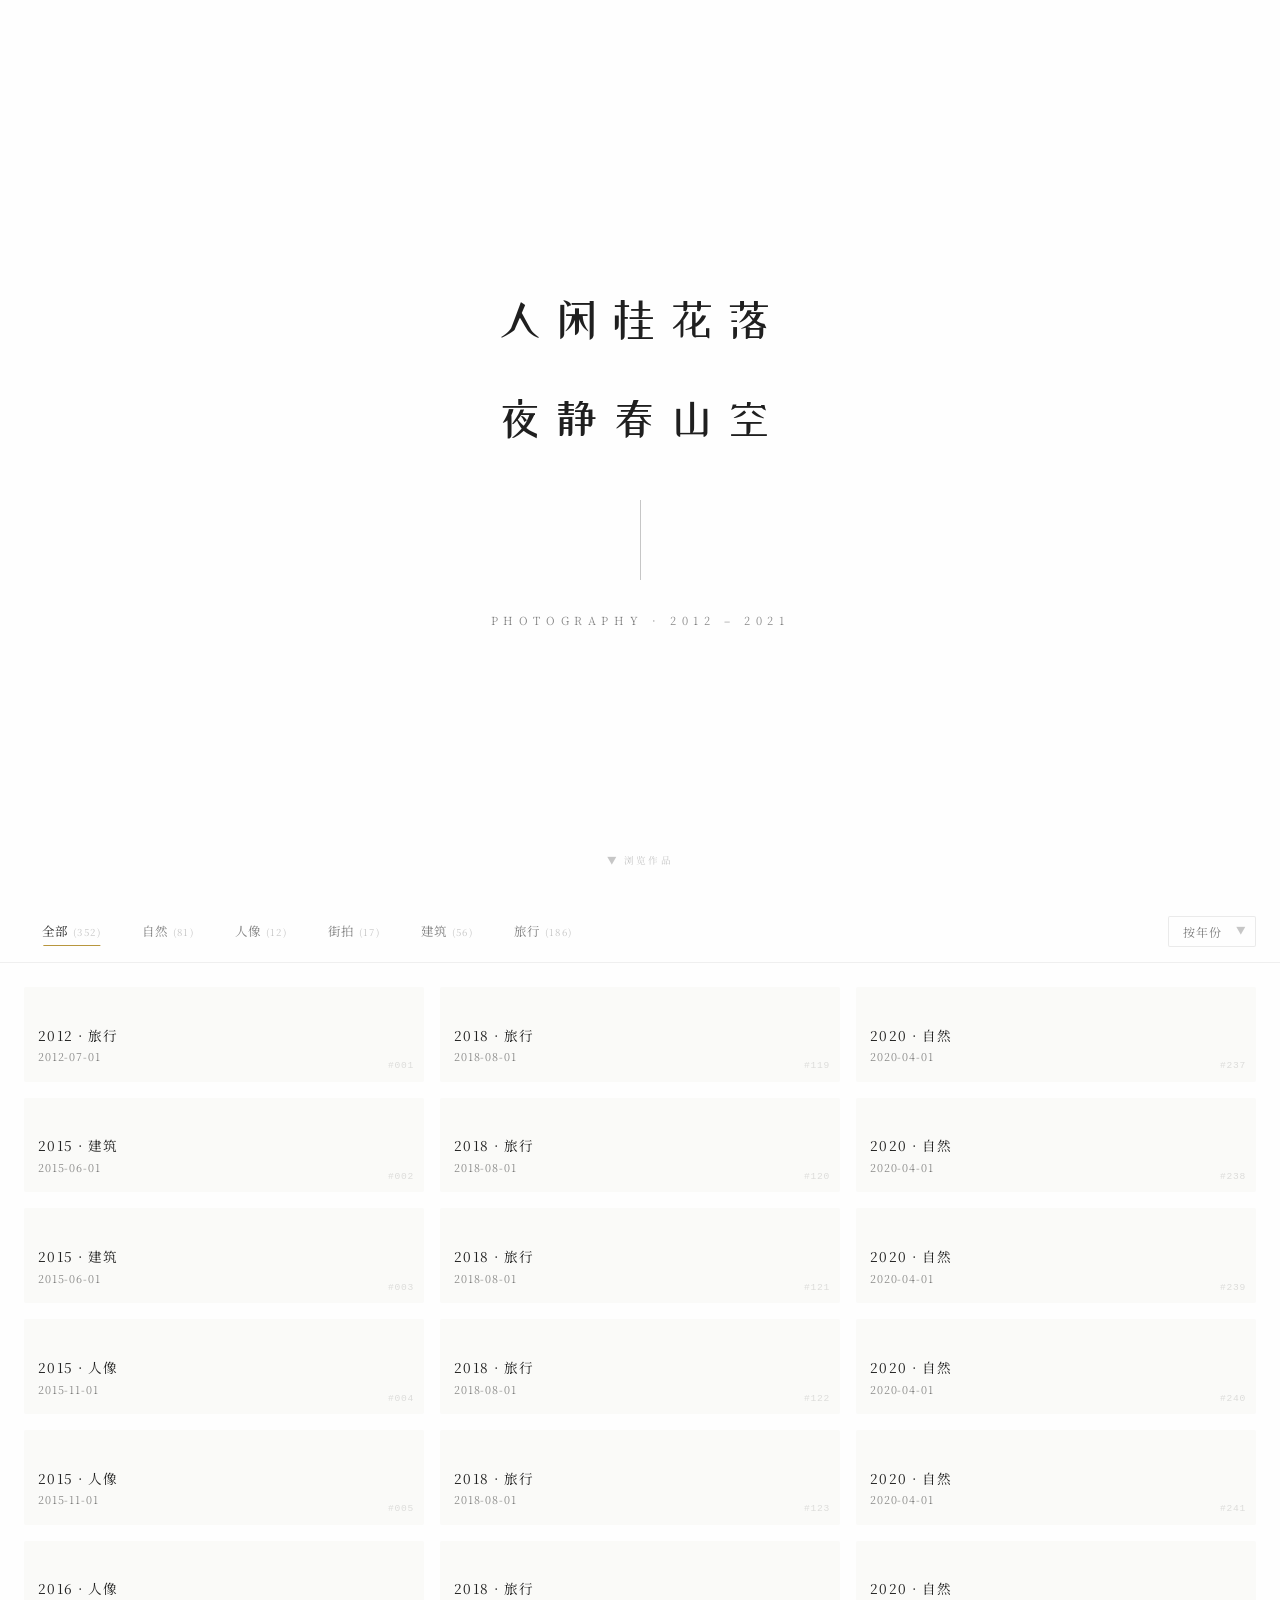
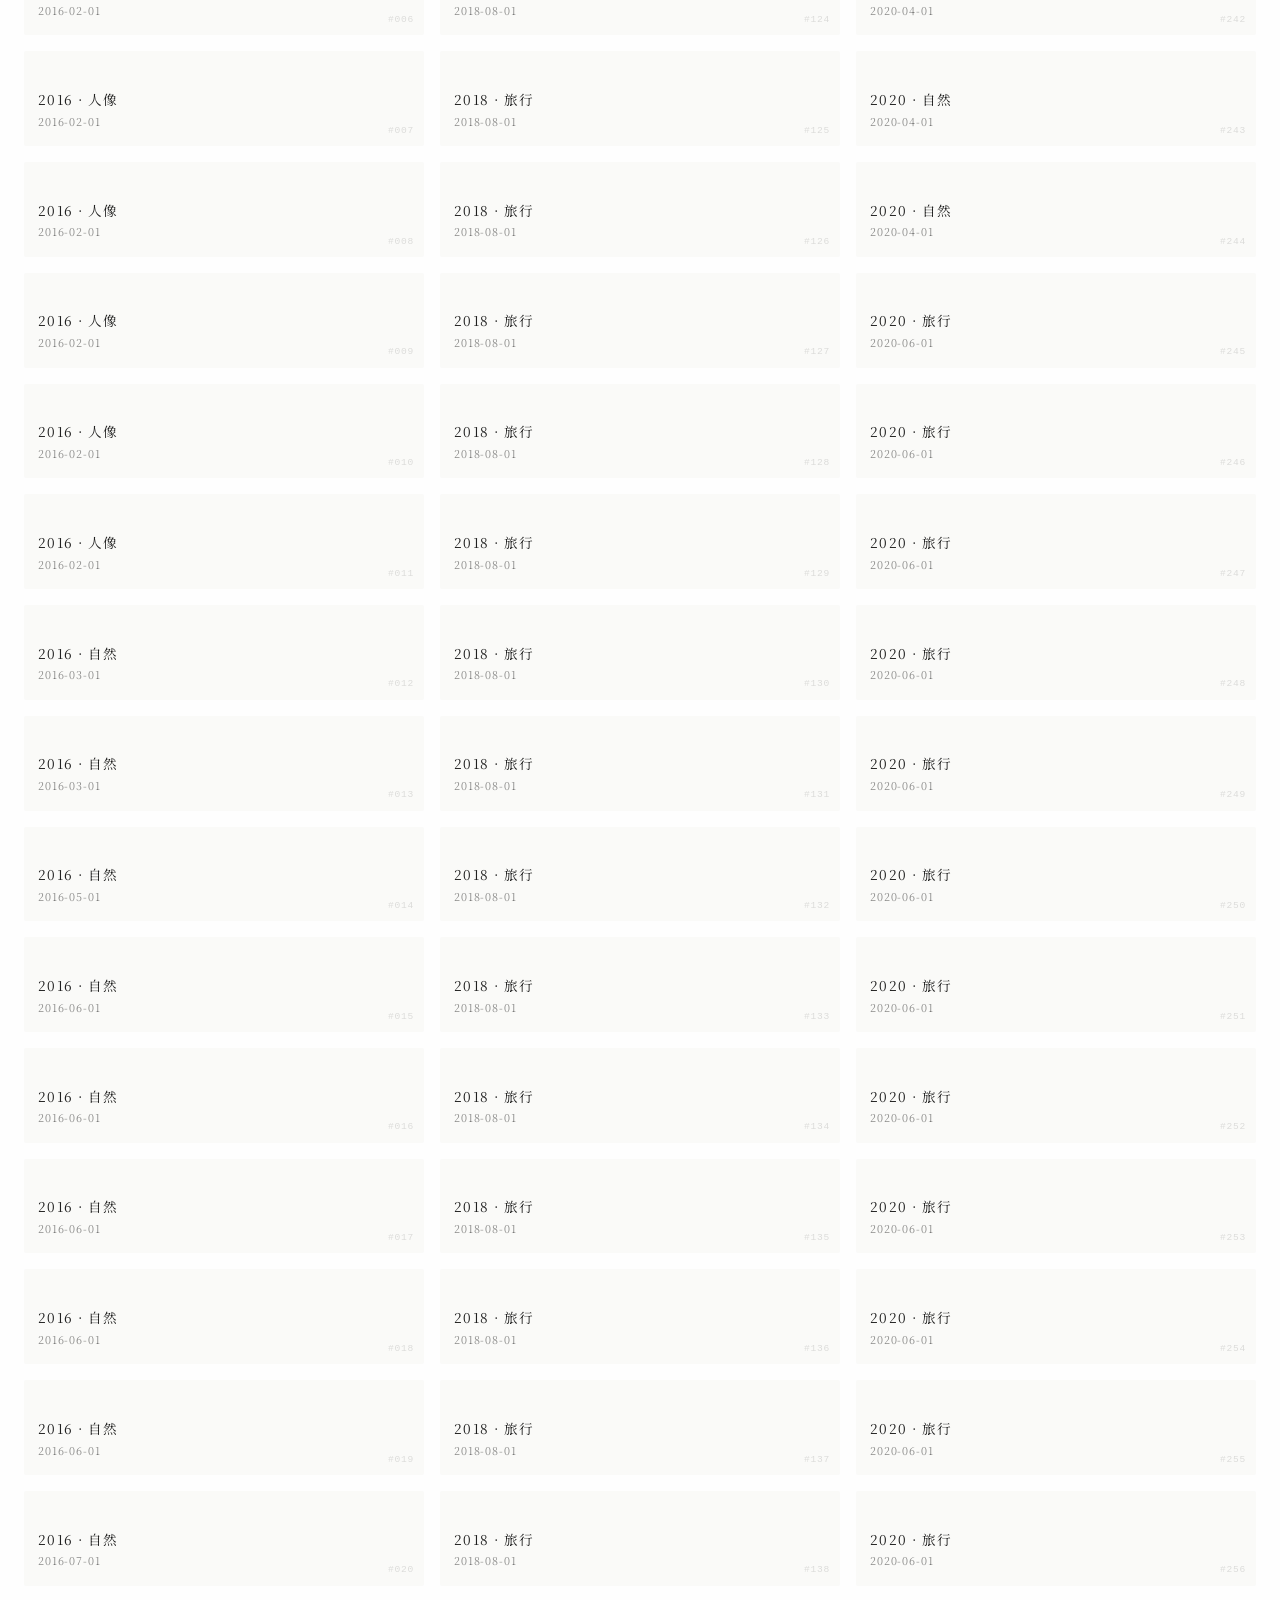
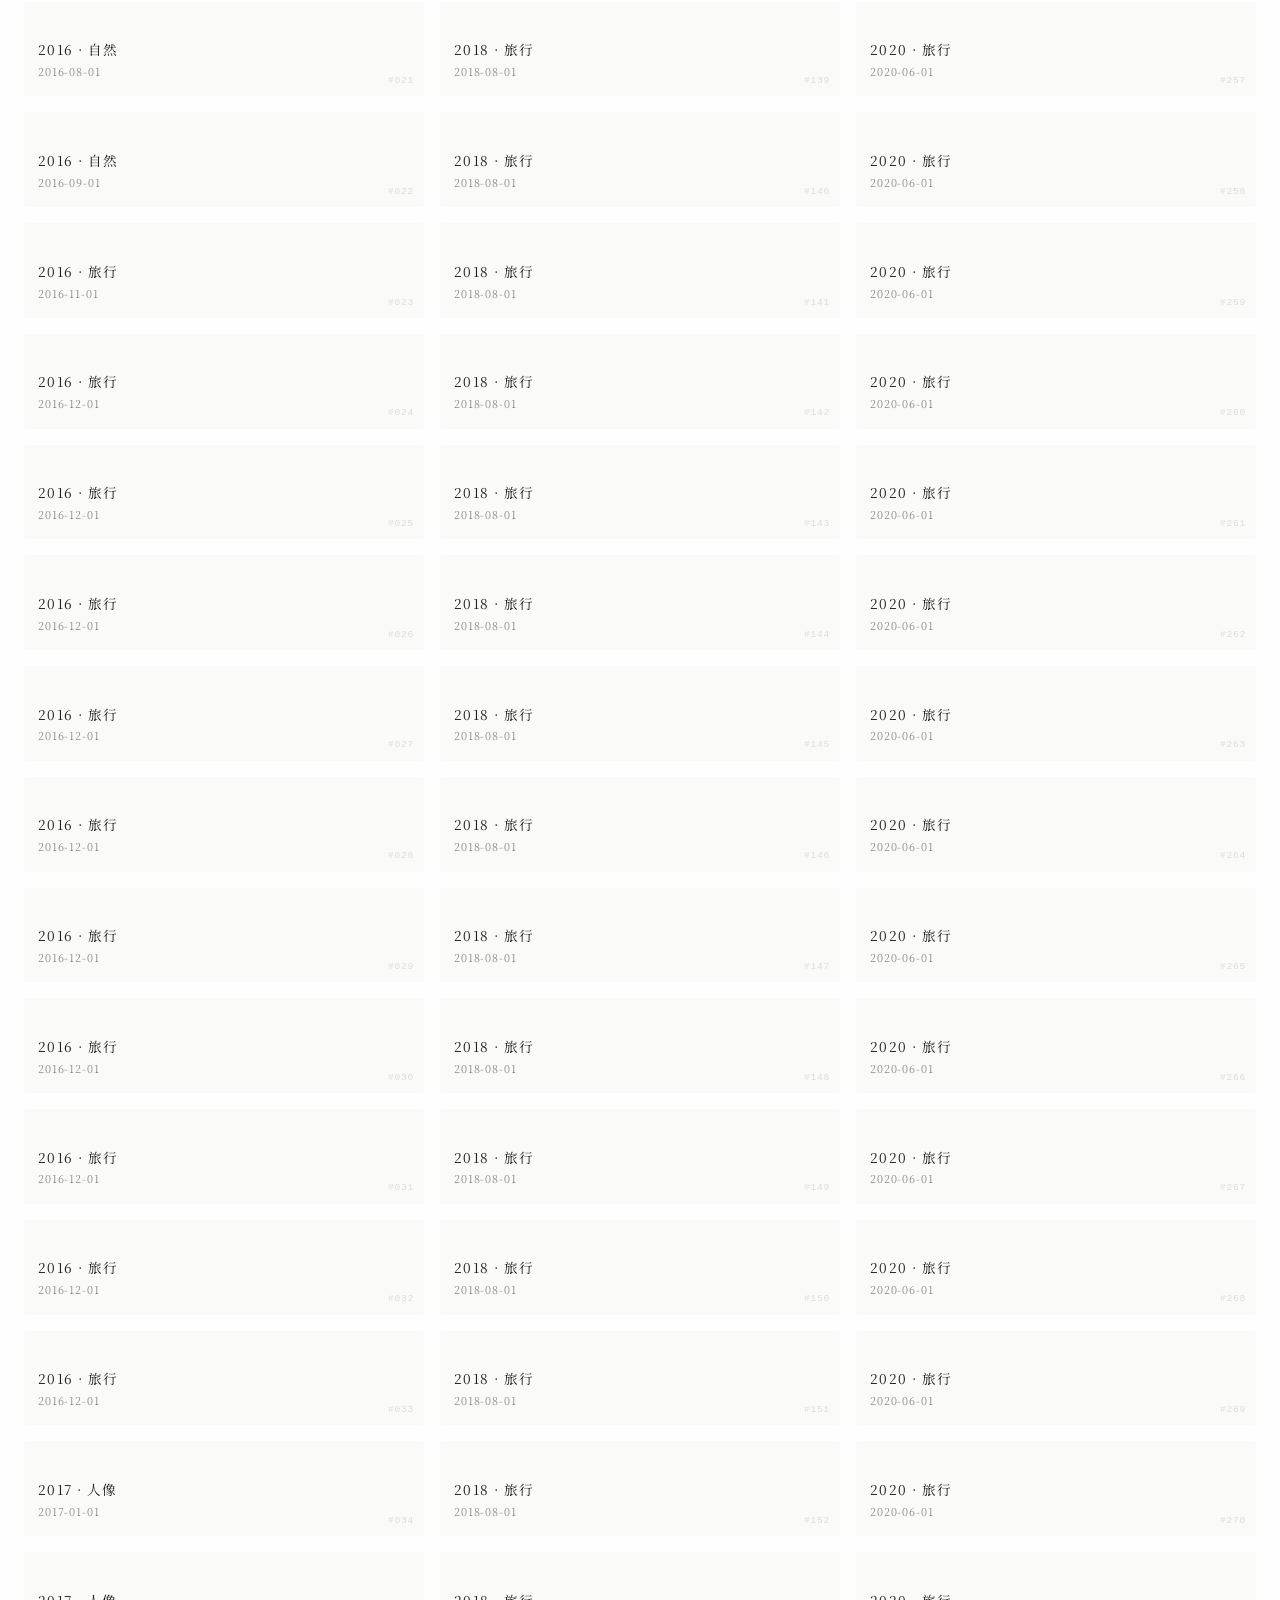
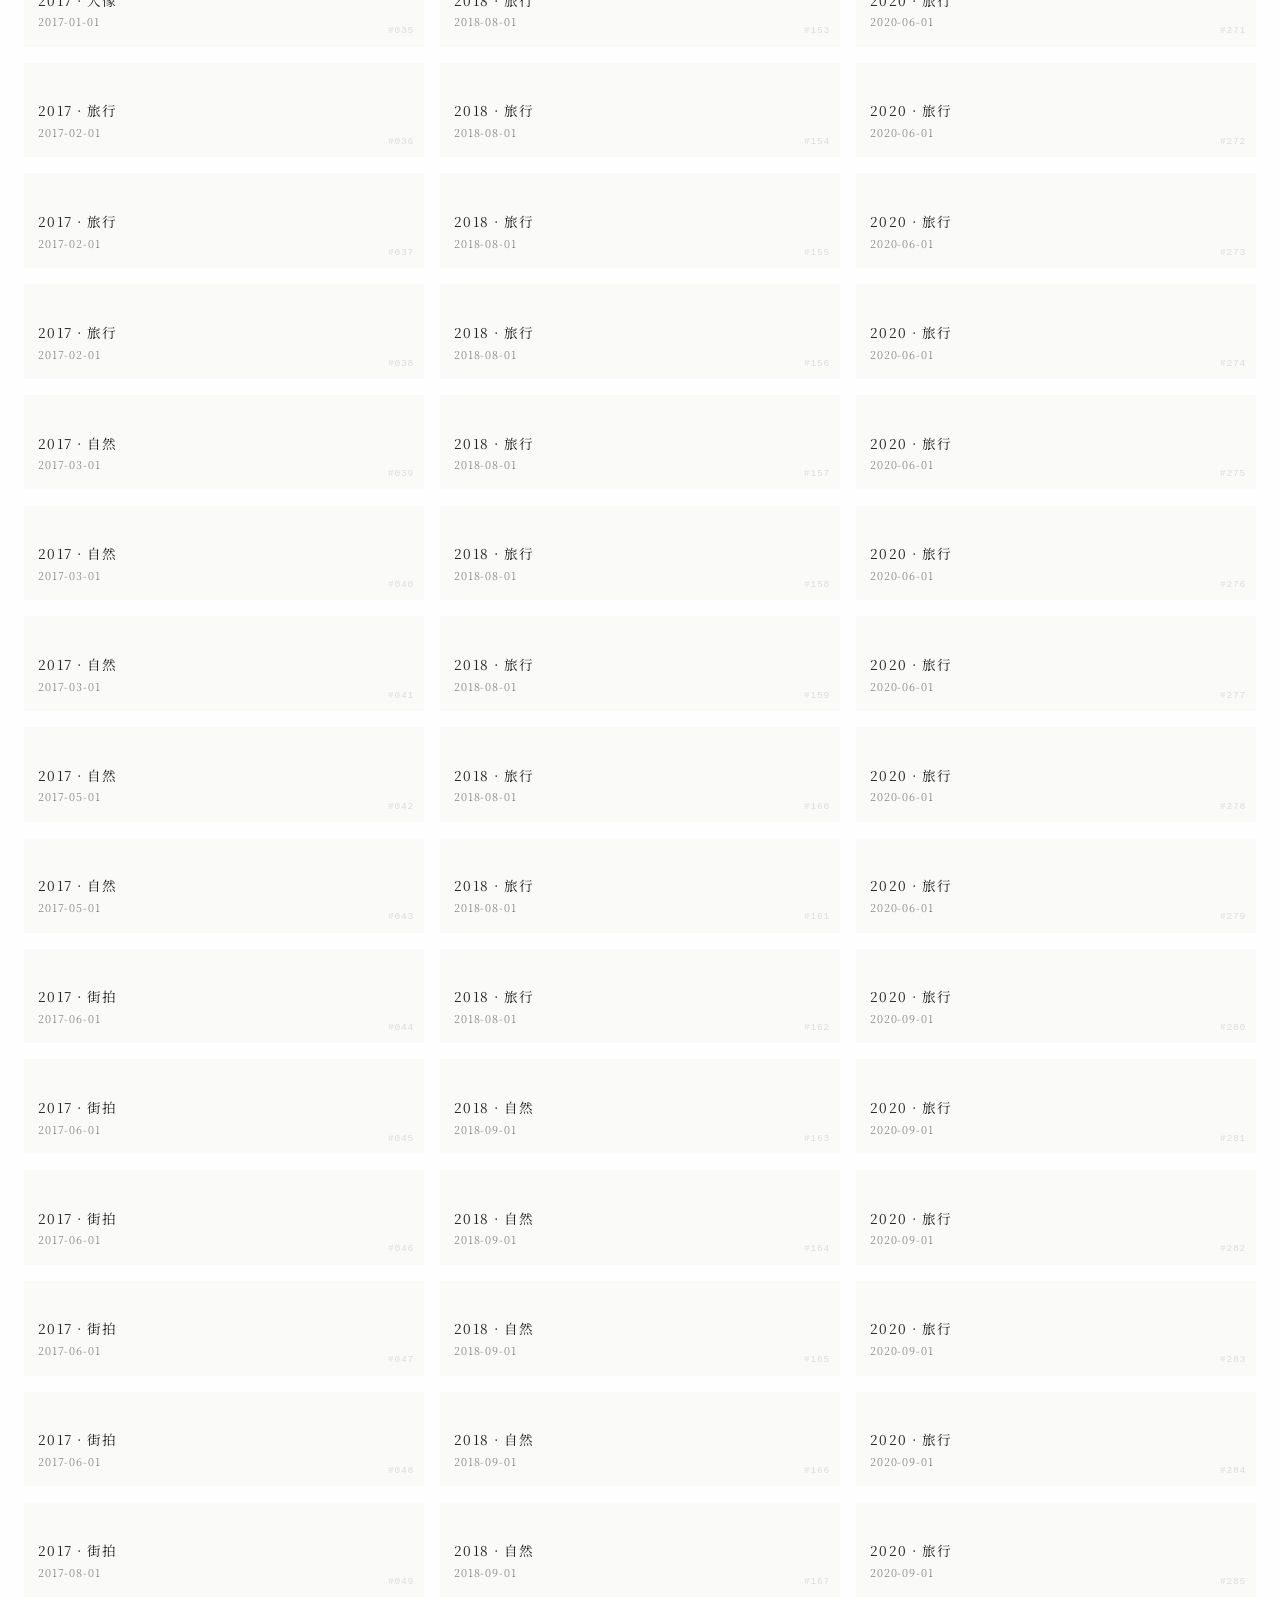
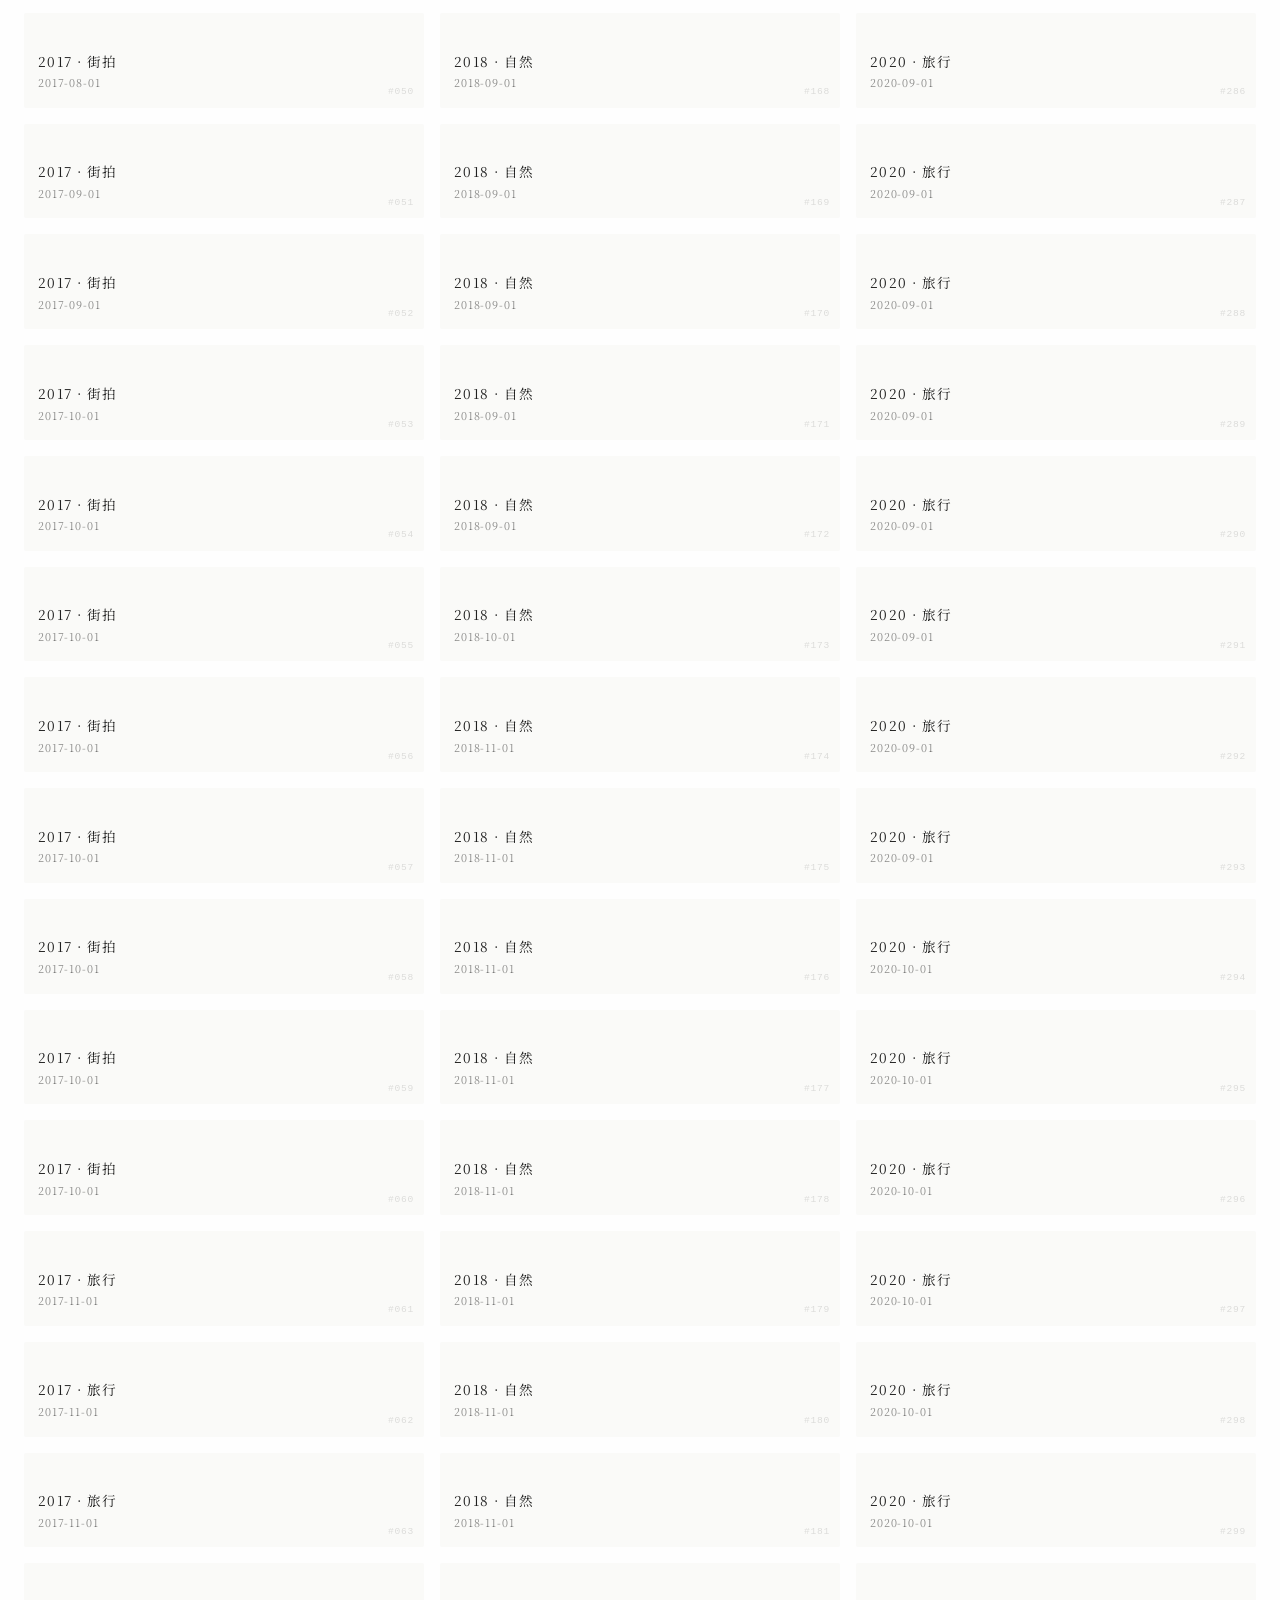
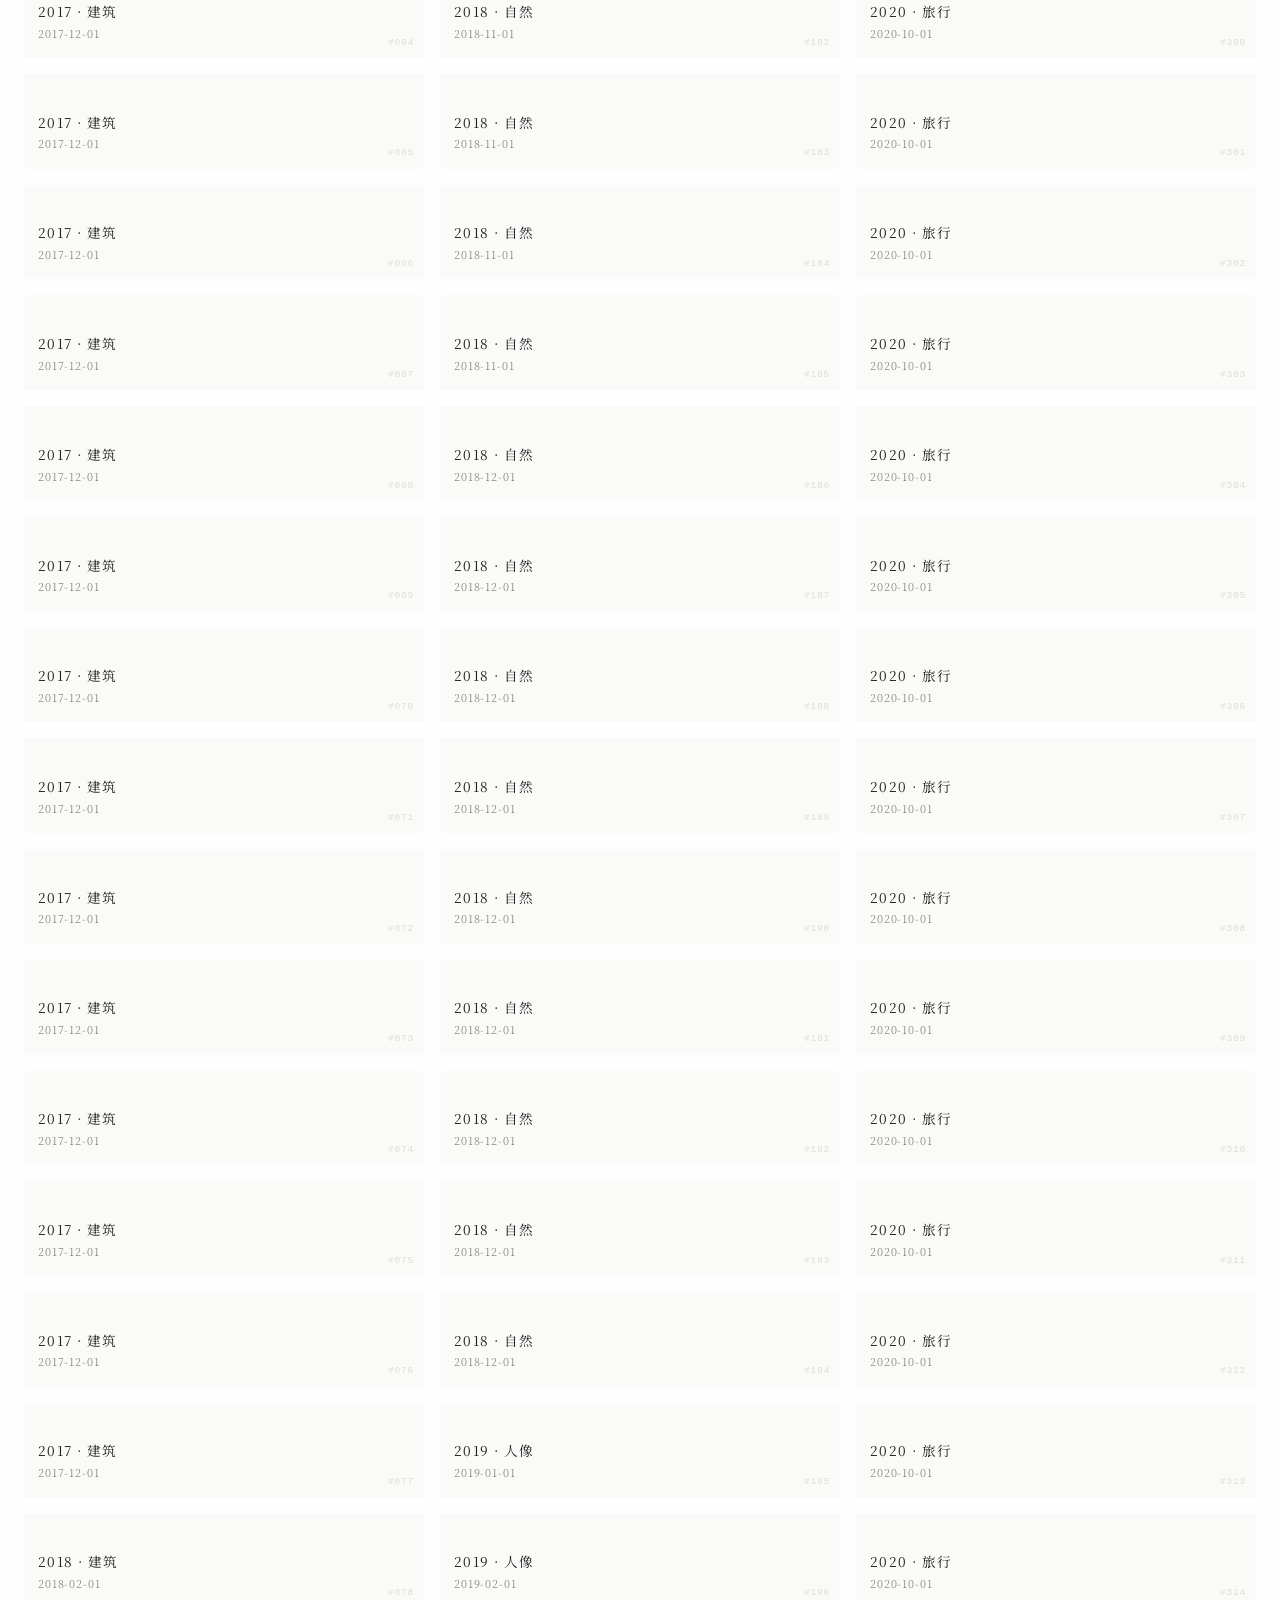
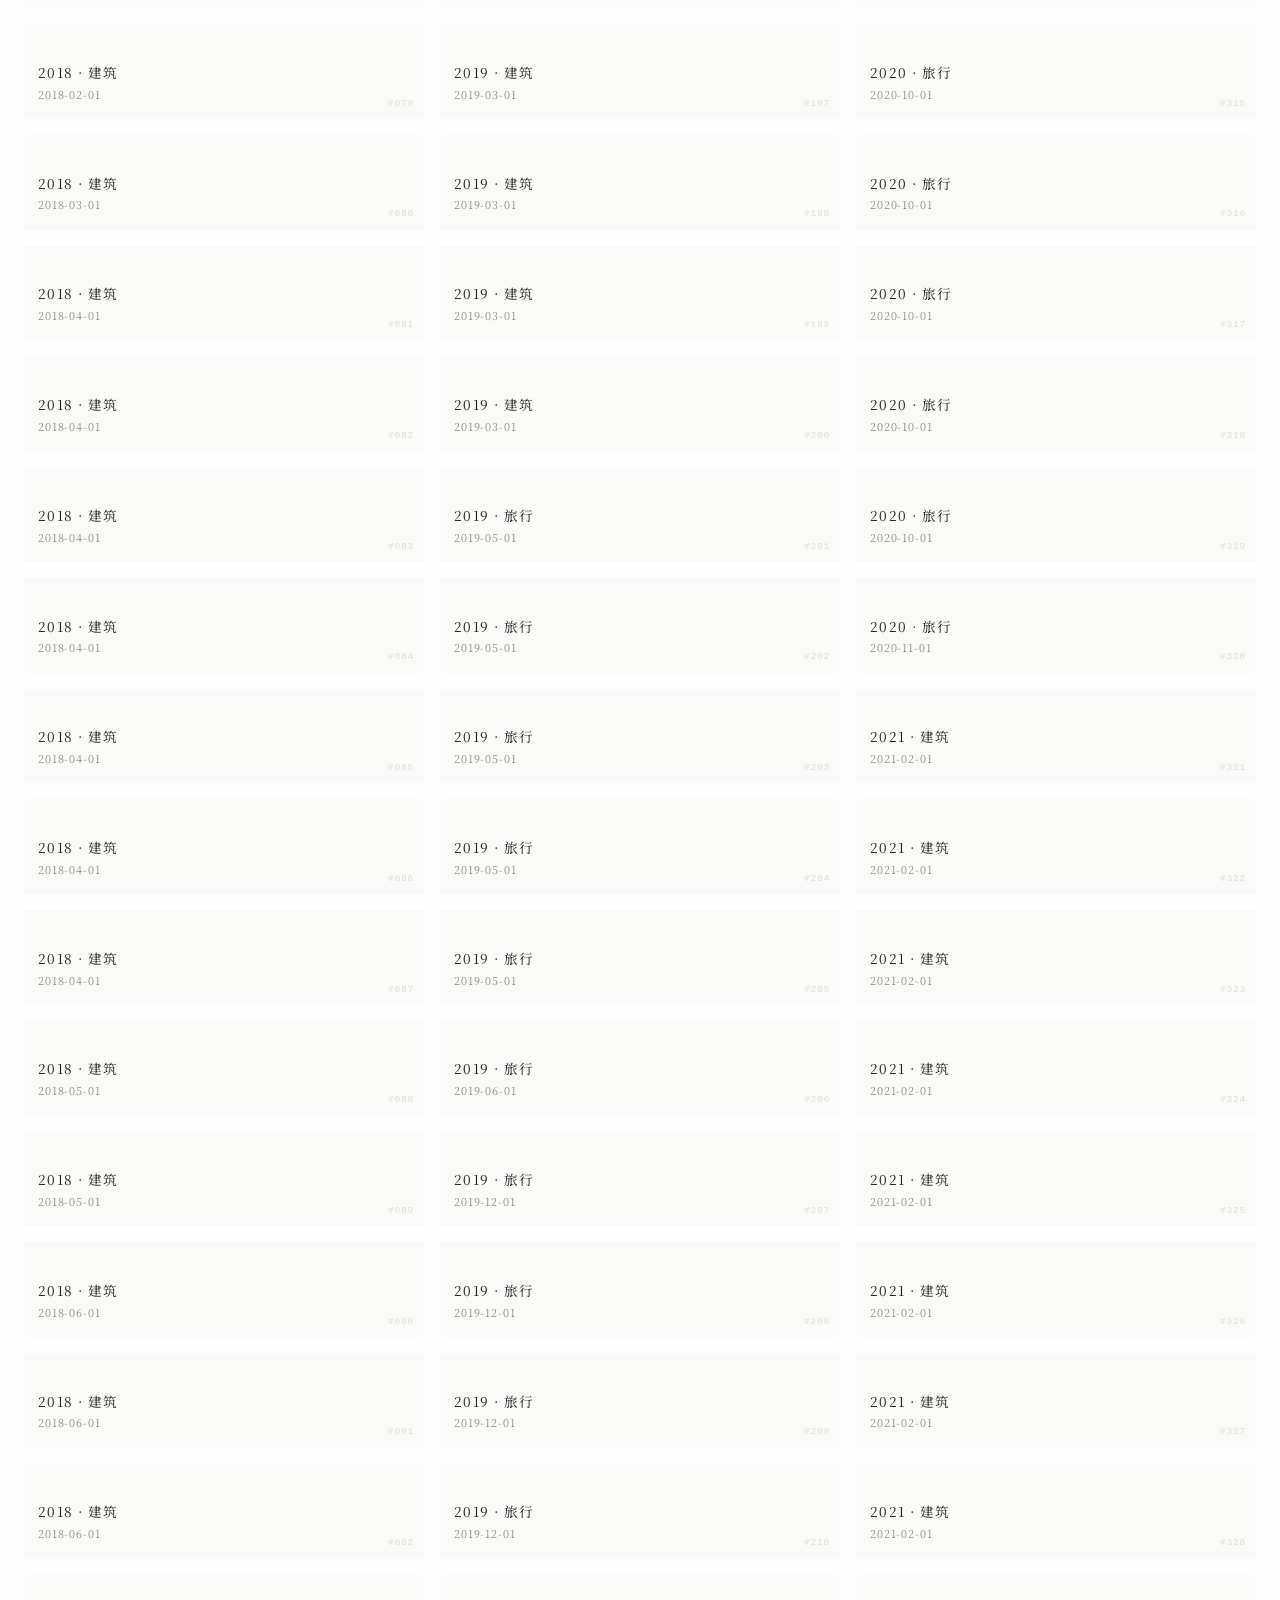
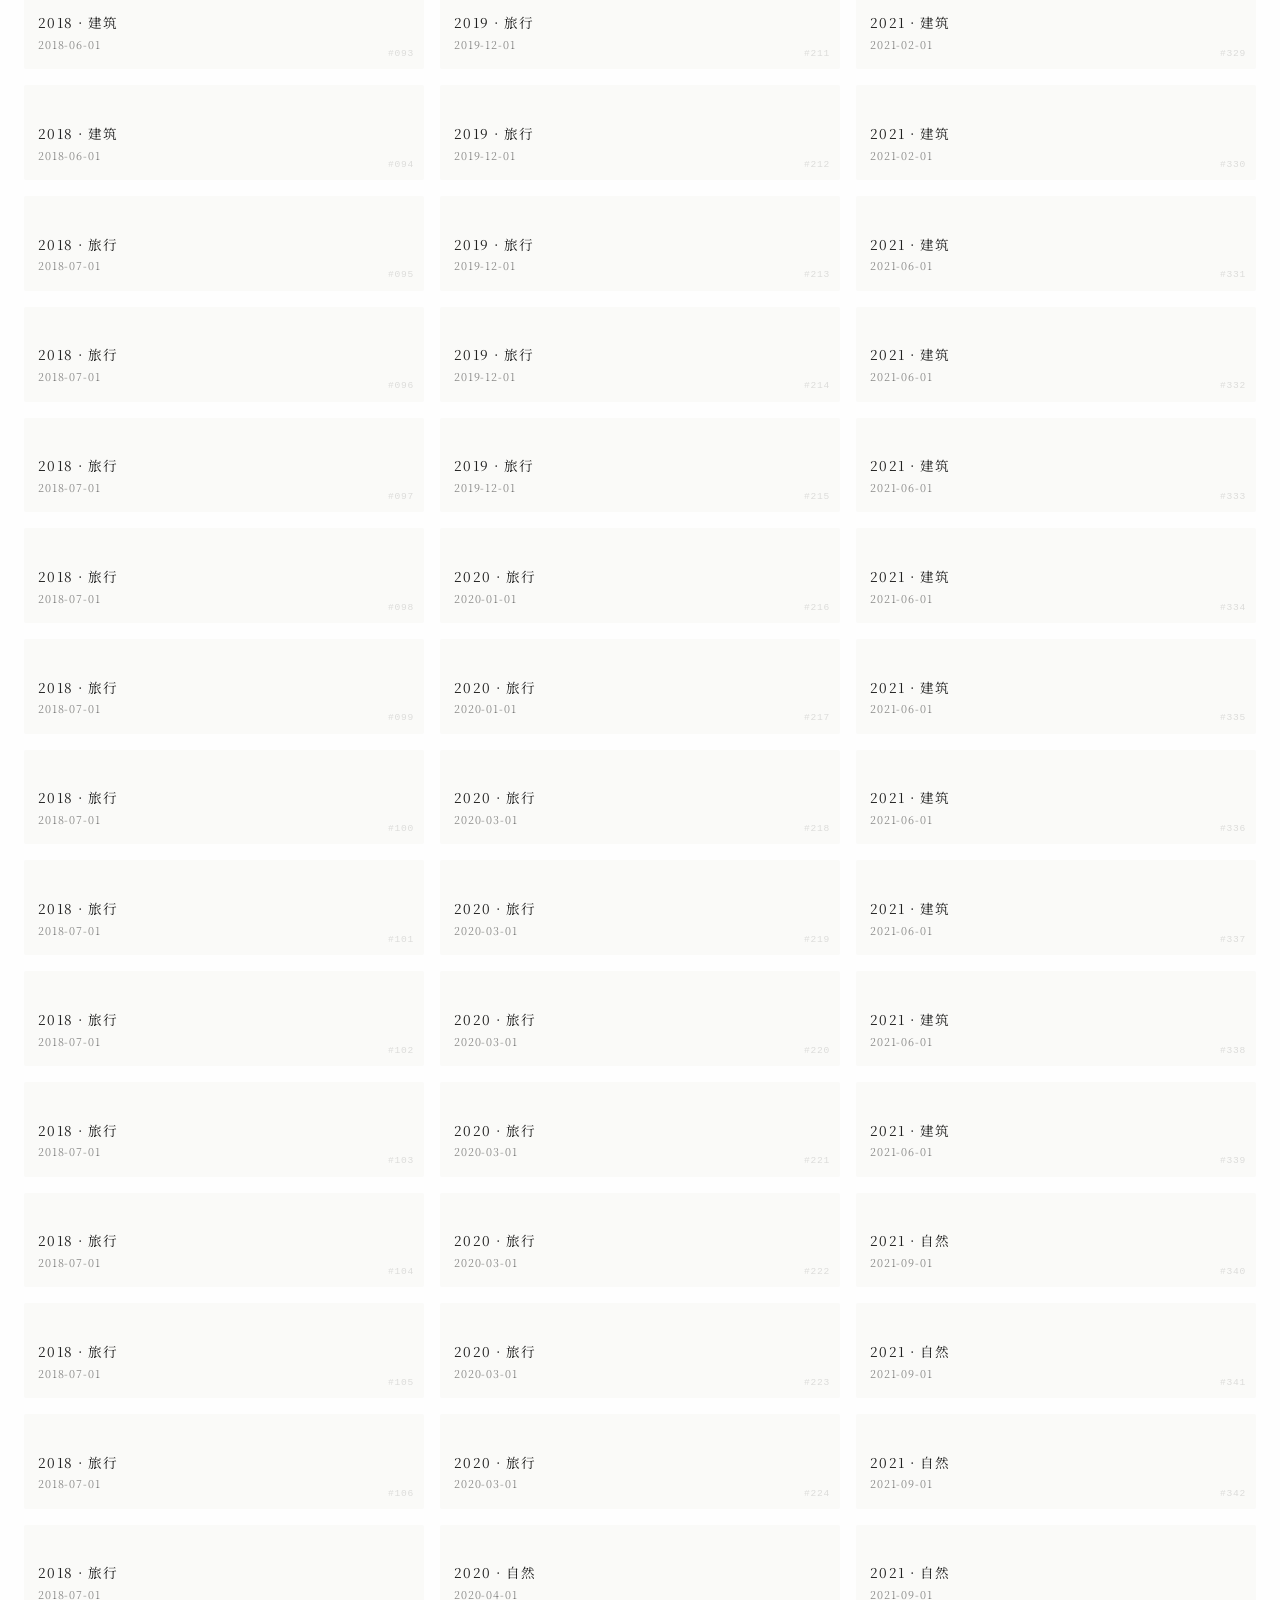
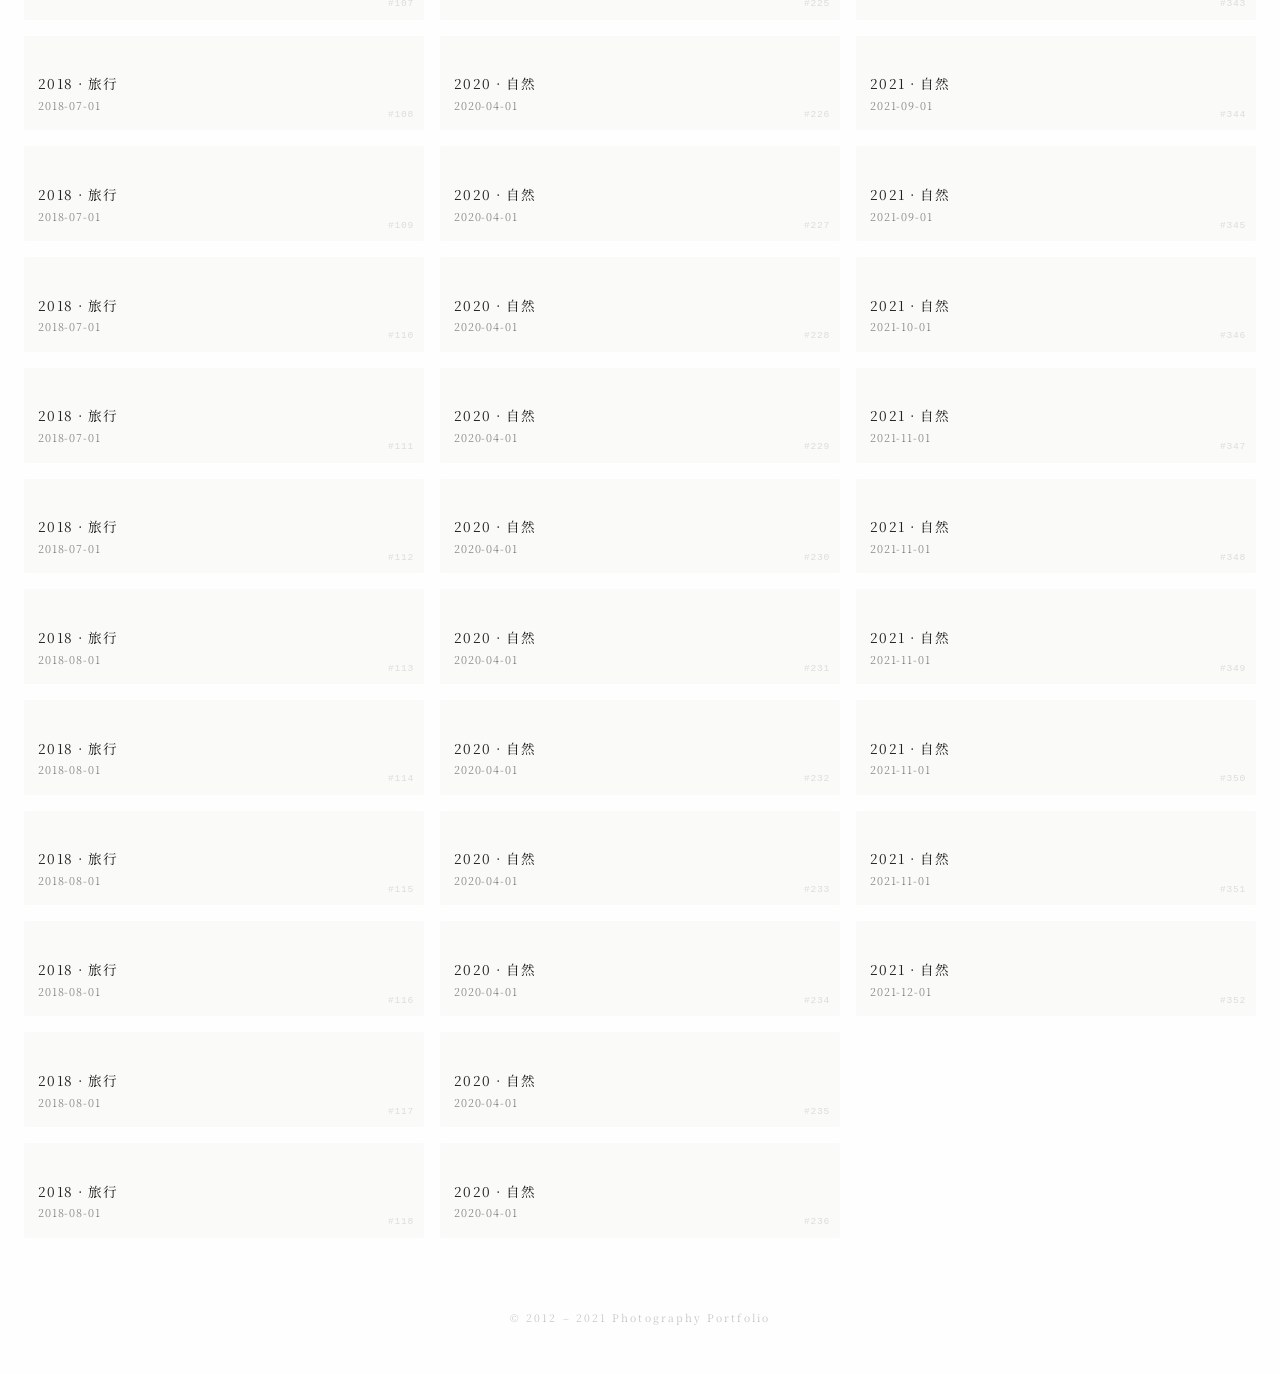
==== commit f1657c79: "White editorial theme - 352 photos reclassified" ====
--- a/index.html
+++ b/index.html
@@ -1,101 +1,65 @@
 <!DOCTYPE html>
 <html lang="zh-CN">
 <head>
-    <meta charset="UTF-8">
-    <meta name="viewport" content="width=device-width, initial-scale=1.0, maximum-scale=5.0">
-    <title>桂落春山 · 摄影作品集</title>
-    <meta name="description" content="人闲桂花落，夜静春山空 — 一个关于光影与时间的摄影手记">
-
-    <!-- Google Fonts: Noto Serif SC + ZCOOL XiaoWei (via Chinese mirror) -->
-    <link rel="preconnect" href="https://fonts.googleapis.com">
-    <link rel="preconnect" href="https://fonts.loli.net" crossorigin>
-    <link href="https://fonts.loli.net/css2?family=Inter:wght@300;400;500&family=Noto+Serif+SC:wght@300;400;500&family=ZCOOL+XiaoWei&display=swap" rel="stylesheet">
-
-    <link rel="stylesheet" href="css/style.css">
+  <meta charset="UTF-8">
+  <meta name="viewport" content="width=device-width, initial-scale=1.0, maximum-scale=5.0, viewport-fit=cover">
+  <title>人闲桂花落 · 夜静春山空</title>
+  <meta name="description" content="个人摄影作品集">
+  <link rel="preconnect" href="https://fonts.googleapis.com">
+  <link rel="preconnect" href="https://fonts.gstatic.com" crossorigin>
+  <link href="https://fonts.googleapis.com/css2?family=Noto+Serif+SC:wght@300;400;500&family=ZCOOL+XiaoWei&display=swap" rel="stylesheet">
+  <link rel="stylesheet" href="style.css">
 </head>
 <body>
 
-    <!-- ========== 导航栏 ========== -->
-    <nav id="navbar" class="navbar">
-        <div class="navbar-inner">
-            <a href="#" class="navbar-brand">
-                <span class="brand-text">桂落春山</span>
-            </a>
-            <button class="navbar-toggle" id="navToggle" aria-label="打开菜单">
-                <span class="hamburger"></span>
-                <span class="hamburger"></span>
-                <span class="hamburger"></span>
-            </button>
-            <ul class="navbar-links" id="navLinks">
-                <li><a href="#hero" class="nav-link">首页</a></li>
-                <li><a href="#gallery" class="nav-link">作品</a></li>
-                <li><a href="#footer" class="nav-link">关于</a></li>
-            </ul>
-        </div>
-    </nav>
+  <!-- Cover -->
+  <section class="cover">
+    <div class="cover-poem">
+      人闲桂花落<br>夜静春山空
+    </div>
+    <div class="cover-line"></div>
+    <div class="cover-sub">PHOTOGRAPHY · 2012 – 2021</div>
+    <div class="cover-scroll" id="coverScroll">▼ 浏览作品</div>
+  </section>
 
-    <!-- ========== 首屏意境区 ========== -->
-    <header id="hero" class="hero">
-        <div class="hero-content">
-            <p class="hero-poem">人闲桂花落</p>
-            <p class="hero-poem">夜静春山空</p>
-            <p class="hero-subtitle">一个关于光影与时间的摄影手记</p>
-        </div>
-    </header>
+  <!-- Filter Bar -->
+  <nav class="filter-bar">
+    <div class="filter-tabs" id="filterTabs"></div>
+    <div class="year-select-wrapper">
+      <select class="year-select" id="yearSelect"></select>
+      <span class="year-select-arrow">▼</span>
+    </div>
+  </nav>
 
-    <!-- ========== 分类筛选栏 ========== -->
-    <section id="filter-bar" class="filter-bar">
-        <div class="filter-bar-inner">
-            <button class="filter-btn active" data-category="all">全部</button>
-        </div>
-    </section>
+  <!-- Gallery -->
+  <main class="gallery">
+    <div class="gallery-grid" id="galleryGrid">
+      <div class="loading-spinner">加载中</div>
+    </div>
+  </main>
 
-    <!-- ========== 摄影作品展示区 ========== -->
-    <main id="gallery" class="gallery">
-        <div class="gallery-grid" id="galleryGrid">
-            <!-- 作品卡片由 JS 动态渲染 -->
-        </div>
-    </main>
+  <!-- Footer -->
+  <footer class="site-footer">
+    © 2012 – 2021 Photography Portfolio
+  </footer>
 
-    <!-- ========== 灯箱 ========== -->
-    <div class="lightbox" id="lightbox" role="dialog" aria-modal="true" aria-label="图片预览">
-        <div class="lightbox-mask" id="lightboxMask"></div>
-        <div class="lightbox-content">
-            <button class="lightbox-close" id="lightboxClose" aria-label="关闭">
-                <svg width="24" height="24" viewBox="0 0 24 24" fill="none" stroke="currentColor" stroke-width="1.5">
-                    <line x1="18" y1="6" x2="6" y2="18"/><line x1="6" y1="6" x2="18" y2="18"/>
-                </svg>
-            </button>
-            <button class="lightbox-prev" id="lightboxPrev" aria-label="上一张">
-                <svg width="28" height="28" viewBox="0 0 24 24" fill="none" stroke="currentColor" stroke-width="1.5">
-                    <polyline points="15 18 9 12 15 6"/>
-                </svg>
-            </button>
-            <button class="lightbox-next" id="lightboxNext" aria-label="下一张">
-                <svg width="28" height="28" viewBox="0 0 24 24" fill="none" stroke="currentColor" stroke-width="1.5">
-                    <polyline points="9 6 15 12 9 18"/>
-                </svg>
-            </button>
-            <div class="lightbox-image-wrap">
-                <img src="" alt="" id="lightboxImg">
-            </div>
-            <div class="lightbox-info">
-                <h3 class="lightbox-title" id="lightboxTitle"></h3>
-                <p class="lightbox-meta">
-                    <span class="lightbox-id" id="lightboxId"></span>
-                    <span class="lightbox-category" id="lightboxCategory"></span>
-                    <span class="lightbox-date" id="lightboxDate"></span>
-                </p>
-                <p class="lightbox-desc" id="lightboxDesc"></p>
-            </div>
-        </div>
+  <!-- Immersive Viewer -->
+  <div class="viewer" id="viewer">
+    <button class="viewer-close" id="viewerClose" aria-label="关闭">✕</button>
+    <button class="viewer-nav prev" id="viewerPrev" aria-label="上一张">‹</button>
+    <button class="viewer-nav next" id="viewerNext" aria-label="下一张">›</button>
+    <div class="viewer-content">
+      <img id="viewerImg" src="" alt="">
+      <div class="viewer-meta">
+        <div class="vm-year" id="viewerYear"></div>
+        <div class="vm-cat" id="viewerCat"></div>
+        <div class="vm-id" id="viewerId"></div>
+      </div>
     </div>
+    <div class="viewer-counter" id="viewerCounter"></div>
+  </div>
 
-    <!-- ========== 页脚 ========== -->
-    <footer id="footer" class="footer">
-        <p>&copy; 2026 桂落春山 &middot; All rights reserved</p>
-    </footer>
-
-    <script src="js/main.js"></script>
+  <script src="script.js"></script>
+  <script>photoPortfolio.init();</script>
 </body>
 </html>
--- a/style.css
+++ b/style.css
@@ -0,0 +1,440 @@
+/* ===== Photography Portfolio - Clean White Editorial ===== */
+:root {
+  --bg: #fefefe;
+  --bg-card: #fafaf8;
+  --bg-overlay: rgba(254, 254, 254, 0.97);
+  --text-primary: rgba(0, 0, 0, 0.88);
+  --text-secondary: rgba(0, 0, 0, 0.50);
+  --text-tertiary: rgba(0, 0, 0, 0.22);
+  --text-id: rgba(0, 0, 0, 0.12);
+  --accent: #b8963e;
+  --accent-dim: rgba(184, 150, 62, 0.25);
+  --font-serif: 'Noto Serif SC', serif;
+  --font-display: 'ZCOOL XiaoWei', serif;
+  --gap-sm: 8px;
+  --gap-md: 16px;
+  --gap-lg: 24px;
+  --gap-xl: 48px;
+  --radius: 2px;
+  --transition: 0.35s cubic-bezier(0.25, 0.46, 0.45, 0.94);
+}
+
+* { margin: 0; padding: 0; box-sizing: border-box; -webkit-tap-highlight-color: transparent; }
+
+html {
+  font-size: 16px;
+  scroll-behavior: smooth;
+}
+
+body {
+  font-family: var(--font-serif);
+  background: var(--bg);
+  color: var(--text-primary);
+  line-height: 1.6;
+  -webkit-font-smoothing: antialiased;
+  overflow-x: hidden;
+}
+
+/* ===== Cover Section ===== */
+.cover {
+  min-height: 100vh;
+  display: flex;
+  flex-direction: column;
+  align-items: center;
+  justify-content: center;
+  padding: var(--gap-xl);
+  text-align: center;
+  position: relative;
+  background: var(--bg);
+}
+
+.cover-poem {
+  font-family: var(--font-display);
+  font-size: clamp(1.5rem, 4vw, 2.8rem);
+  letter-spacing: 0.25em;
+  color: var(--text-primary);
+  line-height: 2.2;
+  opacity: 0;
+  transform: translateY(30px);
+  animation: fadeUp 1s 0.2s ease forwards;
+}
+
+.cover-line {
+  width: 1px;
+  height: 80px;
+  background: var(--text-tertiary);
+  margin: 32px auto;
+  opacity: 0;
+  animation: fadeUp 1s 0.5s ease forwards;
+}
+
+.cover-sub {
+  font-size: 0.7rem;
+  letter-spacing: 0.5em;
+  color: var(--text-secondary);
+  font-weight: 300;
+  opacity: 0;
+  animation: fadeUp 1s 0.7s ease forwards;
+}
+
+.cover-scroll {
+  position: absolute;
+  bottom: 32px;
+  font-size: 0.6rem;
+  letter-spacing: 0.25em;
+  color: var(--text-tertiary);
+  animation: pulse 2.5s ease infinite;
+}
+
+@keyframes fadeUp {
+  to { opacity: 1; transform: translateY(0); }
+}
+
+@keyframes pulse {
+  0%, 100% { opacity: 0.25; }
+  50% { opacity: 0.7; }
+}
+
+/* ===== Filter Bar ===== */
+.filter-bar {
+  position: sticky;
+  top: 0;
+  z-index: 50;
+  background: rgba(254, 254, 254, 0.88);
+  backdrop-filter: blur(12px);
+  -webkit-backdrop-filter: blur(12px);
+  border-bottom: 1px solid rgba(0, 0, 0, 0.06);
+  padding: 12px var(--gap-lg);
+  display: flex;
+  align-items: center;
+  justify-content: center;
+  gap: var(--gap-md);
+  flex-wrap: wrap;
+}
+
+.filter-tabs {
+  display: flex;
+  gap: 4px;
+  overflow-x: auto;
+  scrollbar-width: none;
+  -ms-overflow-style: none;
+  padding: 4px 0;
+}
+
+.filter-tabs::-webkit-scrollbar { display: none; }
+
+.filter-tab {
+  padding: 6px 18px;
+  font-size: 0.78rem;
+  letter-spacing: 0.12em;
+  color: var(--text-secondary);
+  background: none;
+  border: none;
+  cursor: pointer;
+  font-family: var(--font-serif);
+  white-space: nowrap;
+  transition: color var(--transition);
+  position: relative;
+  border-radius: var(--radius);
+}
+
+.filter-tab:hover { color: var(--text-primary); }
+
+.filter-tab.active {
+  color: var(--text-primary);
+}
+
+.filter-tab.active::after {
+  content: '';
+  position: absolute;
+  bottom: 0;
+  left: 50%;
+  transform: translateX(-50%);
+  width: 60%;
+  height: 1px;
+  background: var(--accent);
+}
+
+.filter-count {
+  font-size: 0.6rem;
+  color: var(--text-tertiary);
+  margin-left: 4px;
+}
+
+/* Year Select */
+.year-select-wrapper {
+  position: relative;
+  margin-left: auto;
+}
+
+.year-select {
+  appearance: none;
+  -webkit-appearance: none;
+  background: var(--bg);
+  border: 1px solid rgba(0, 0, 0, 0.08);
+  color: var(--text-secondary);
+  padding: 6px 32px 6px 14px;
+  font-size: 0.75rem;
+  letter-spacing: 0.1em;
+  font-family: var(--font-serif);
+  border-radius: var(--radius);
+  cursor: pointer;
+  transition: border-color var(--transition);
+}
+
+.year-select:hover { border-color: var(--text-tertiary); }
+.year-select:focus { outline: none; border-color: var(--accent-dim); }
+
+.year-select-arrow {
+  position: absolute;
+  right: 10px;
+  top: 50%;
+  transform: translateY(-50%);
+  pointer-events: none;
+  color: var(--text-tertiary);
+  font-size: 0.6rem;
+}
+
+/* ===== Gallery Grid ===== */
+.gallery {
+  max-width: 1400px;
+  margin: 0 auto;
+  padding: var(--gap-lg);
+}
+
+.gallery-grid {
+  column-count: 3;
+  column-gap: var(--gap-md);
+}
+
+@media (max-width: 1024px) {
+  .gallery-grid { column-count: 2; }
+}
+
+@media (max-width: 640px) {
+  .gallery-grid { column-count: 1; column-gap: var(--gap-sm); }
+  .gallery { padding: var(--gap-sm); }
+  .filter-bar { padding: 10px var(--gap-sm); gap: 8px; }
+  .filter-tab { padding: 5px 14px; font-size: 0.72rem; }
+  .year-select-wrapper { margin-left: 0; }
+}
+
+/* Photo Card */
+.photo-card {
+  break-inside: avoid;
+  margin-bottom: var(--gap-md);
+  position: relative;
+  cursor: pointer;
+  overflow: hidden;
+  border-radius: var(--radius);
+  background: var(--bg-card);
+  transition: transform 0.4s ease, box-shadow 0.4s ease;
+}
+
+.photo-card:hover {
+  transform: translateY(-2px);
+  box-shadow: 0 12px 40px rgba(0, 0, 0, 0.10);
+}
+
+.photo-card img {
+  width: 100%;
+  display: block;
+  opacity: 0;
+  transition: opacity 0.6s ease;
+  will-change: opacity;
+}
+
+.photo-card img.loaded { opacity: 1; }
+
+.photo-card .placeholder {
+  position: absolute;
+  inset: 0;
+  background: linear-gradient(135deg, #f0f0ee, #e8e8e6);
+}
+
+/* Photo ID Badge */
+.photo-id {
+  position: absolute;
+  bottom: 8px;
+  right: 10px;
+  font-size: 0.6rem;
+  letter-spacing: 0.08em;
+  color: var(--text-id);
+  font-family: 'SF Mono', 'Consolas', monospace;
+  transition: color 0.3s ease;
+  pointer-events: none;
+  z-index: 2;
+}
+
+.photo-card:hover .photo-id {
+  color: rgba(0, 0, 0, 0.35);
+}
+
+/* Photo Info Overlay */
+.photo-info {
+  padding: 12px 14px 16px;
+}
+
+.photo-year {
+  font-size: 0.85rem;
+  color: var(--text-primary);
+  letter-spacing: 0.1em;
+  font-weight: 400;
+  margin-bottom: 2px;
+}
+
+.photo-cat {
+  font-size: 0.68rem;
+  color: var(--text-secondary);
+  letter-spacing: 0.08em;
+  font-weight: 300;
+}
+
+/* ===== Immersive Viewer ===== */
+.viewer {
+  position: fixed;
+  inset: 0;
+  z-index: 200;
+  background: var(--bg-overlay);
+  display: flex;
+  align-items: center;
+  justify-content: center;
+  opacity: 0;
+  pointer-events: none;
+  transition: opacity 0.4s ease;
+}
+
+.viewer.active {
+  opacity: 1;
+  pointer-events: auto;
+}
+
+.viewer-close {
+  position: absolute;
+  top: 20px;
+  right: 24px;
+  z-index: 10;
+  background: none;
+  border: none;
+  color: var(--text-secondary);
+  font-size: 1.5rem;
+  cursor: pointer;
+  padding: 12px;
+  line-height: 1;
+  transition: color var(--transition);
+  -webkit-tap-highlight-color: transparent;
+}
+
+.viewer-close:hover { color: var(--text-primary); }
+
+.viewer-nav {
+  position: absolute;
+  top: 50%;
+  transform: translateY(-50%);
+  z-index: 10;
+  background: rgba(0, 0, 0, 0.04);
+  border: none;
+  color: var(--text-secondary);
+  font-size: 1.2rem;
+  width: 48px;
+  height: 48px;
+  border-radius: 50%;
+  cursor: pointer;
+  display: flex;
+  align-items: center;
+  justify-content: center;
+  transition: all var(--transition);
+  -webkit-tap-highlight-color: transparent;
+}
+
+.viewer-nav:hover { background: rgba(0, 0, 0, 0.06); color: var(--text-primary); }
+.viewer-nav.prev { left: 16px; }
+.viewer-nav.next { right: 16px; }
+
+.viewer-content {
+  max-width: 90vw;
+  max-height: 85vh;
+  display: flex;
+  flex-direction: column;
+  align-items: center;
+  gap: var(--gap-md);
+}
+
+.viewer-content img {
+  max-width: 100%;
+  max-height: 75vh;
+  object-fit: contain;
+  border-radius: var(--radius);
+  box-shadow: 0 8px 60px rgba(0, 0, 0, 0.12);
+}
+
+.viewer-meta {
+  text-align: center;
+}
+
+.viewer-meta .vm-year {
+  font-size: 1rem;
+  color: var(--text-primary);
+  letter-spacing: 0.15em;
+}
+
+.viewer-meta .vm-cat {
+  font-size: 0.7rem;
+  color: var(--text-secondary);
+  letter-spacing: 0.1em;
+  margin-top: 4px;
+}
+
+.viewer-meta .vm-id {
+  font-size: 0.6rem;
+  color: var(--text-tertiary);
+  margin-top: 6px;
+  font-family: 'SF Mono', 'Consolas', monospace;
+}
+
+.viewer-counter {
+  position: absolute;
+  bottom: 20px;
+  font-size: 0.65rem;
+  color: var(--text-tertiary);
+  letter-spacing: 0.15em;
+}
+
+/* ===== Empty State ===== */
+.empty-state {
+  text-align: center;
+  padding: 80px var(--gap-lg);
+  color: var(--text-tertiary);
+}
+
+.empty-state p {
+  font-size: 0.85rem;
+  letter-spacing: 0.15em;
+  margin-bottom: 8px;
+}
+
+/* ===== Loading ===== */
+.loading-spinner {
+  text-align: center;
+  padding: 60px;
+  color: var(--text-tertiary);
+  font-size: 0.75rem;
+  letter-spacing: 0.2em;
+}
+
+/* ===== Footer ===== */
+.site-footer {
+  text-align: center;
+  padding: var(--gap-xl) var(--gap-lg);
+  color: var(--text-tertiary);
+  font-size: 0.65rem;
+  letter-spacing: 0.2em;
+}
+
+/* Reduced motion */
+@media (prefers-reduced-motion: reduce) {
+  *, *::before, *::after {
+    animation-duration: 0.01ms !important;
+    transition-duration: 0.01ms !important;
+  }
+}
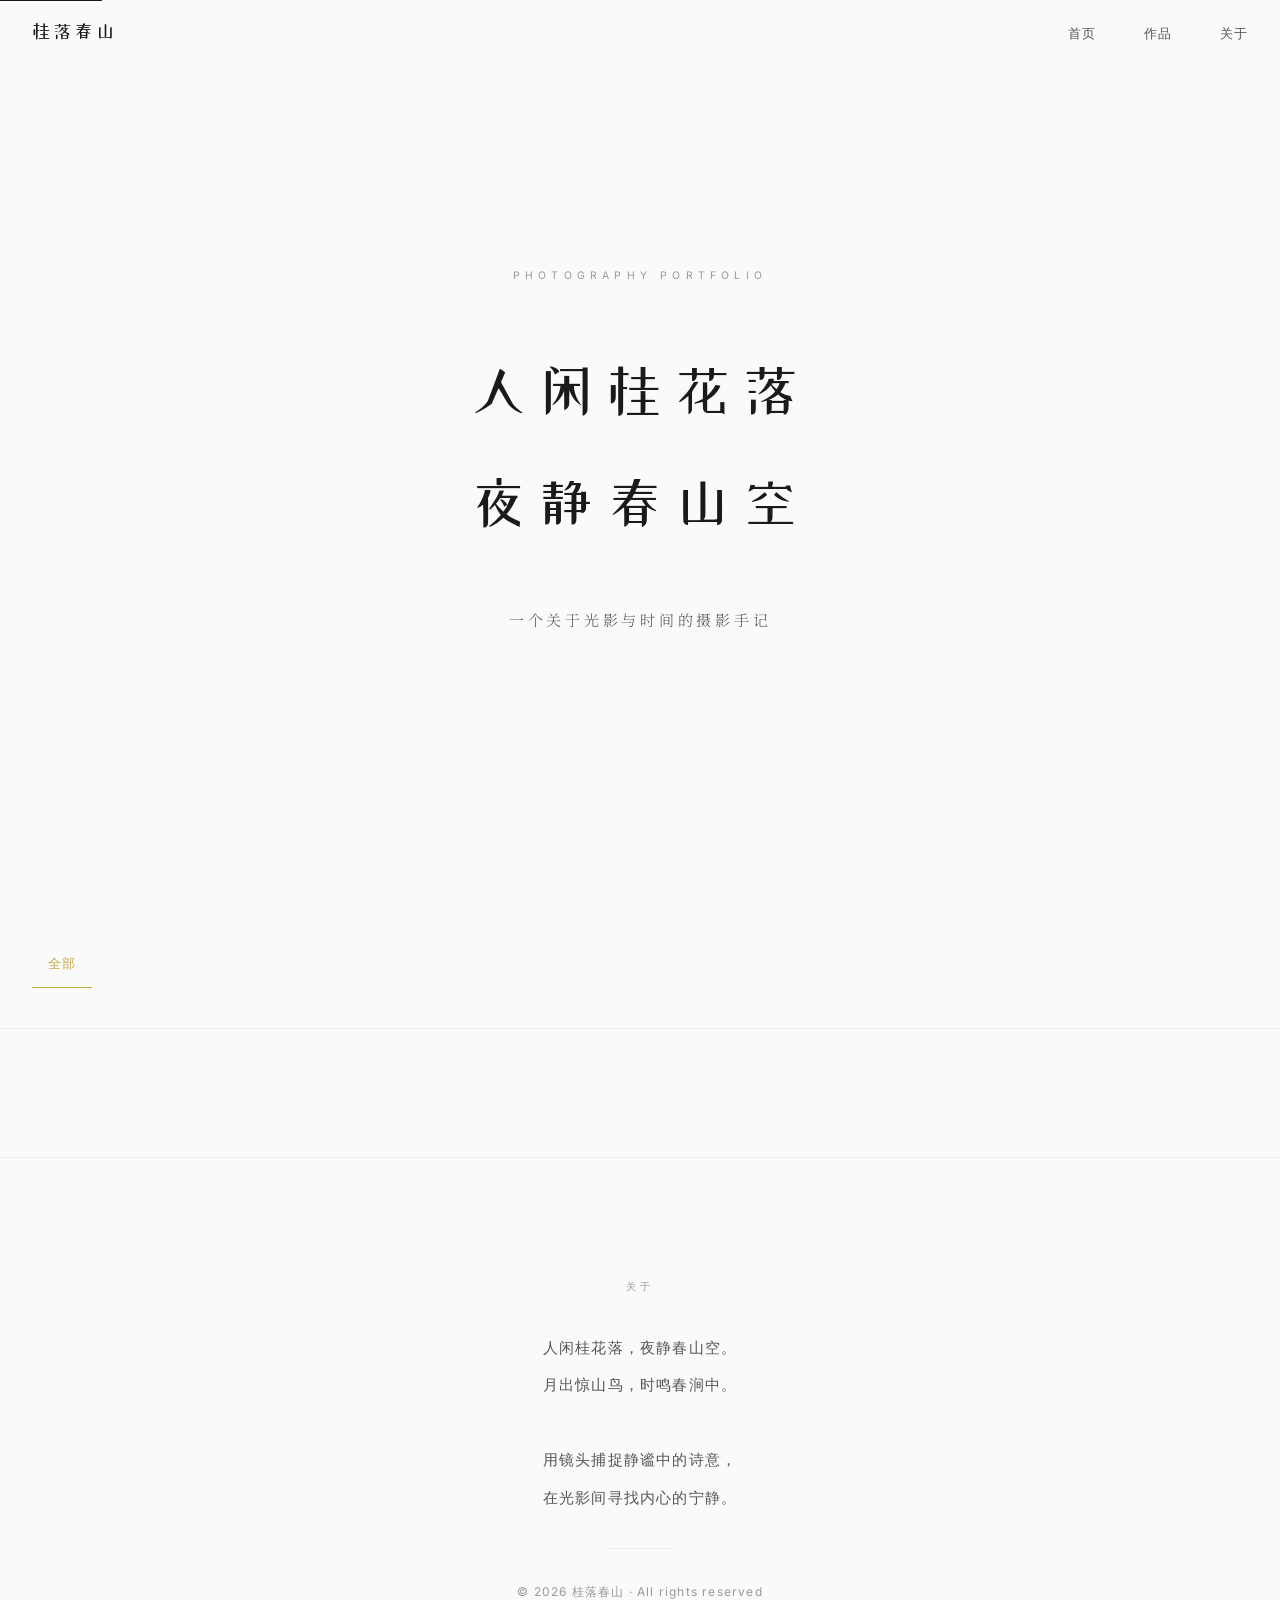
==== commit 327c2730: "优化: 清理原图归档, 更新.gitignore, 新增进度条/SEO/PWA/无障碍" ====
--- a/index.html
+++ b/index.html
@@ -1,65 +1,124 @@
-<!DOCTYPE html>
+﻿<!DOCTYPE html>
 <html lang="zh-CN">
 <head>
-  <meta charset="UTF-8">
-  <meta name="viewport" content="width=device-width, initial-scale=1.0, maximum-scale=5.0, viewport-fit=cover">
-  <title>人闲桂花落 · 夜静春山空</title>
-  <meta name="description" content="个人摄影作品集">
-  <link rel="preconnect" href="https://fonts.googleapis.com">
-  <link rel="preconnect" href="https://fonts.gstatic.com" crossorigin>
-  <link href="https://fonts.googleapis.com/css2?family=Noto+Serif+SC:wght@300;400;500&family=ZCOOL+XiaoWei&display=swap" rel="stylesheet">
-  <link rel="stylesheet" href="style.css">
+    <meta charset="UTF-8">
+    <meta name="viewport" content="width=device-width, initial-scale=1.0, maximum-scale=5.0">
+    <title>桂落春山 · 摄影作品集</title>
+    <meta name="description" content="人闲桂花落，夜静春山空 — 一个关于光影与时间的摄影手记">
+    <meta name="theme-color" content="#FAFAF8">
+
+    <!-- Open Graph / Social -->
+    <meta property="og:type" content="website">
+    <meta property="og:title" content="桂落春山 · 摄影作品集">
+    <meta property="og:description" content="人闲桂花落，夜静春山空 — 一个关于光影与时间的摄影手记">
+    <meta property="og:locale" content="zh_CN">
+
+    <!-- Google Fonts -->
+    <link rel="preconnect" href="https://fonts.googleapis.com">
+    <link rel="preconnect" href="https://fonts.loli.net" crossorigin>
+    <link href="https://fonts.loli.net/css2?family=Inter:wght@300;400;500&family=Noto+Serif+SC:wght@300;400;500&family=ZCOOL+XiaoWei&display=swap" rel="stylesheet">
+
+    <link rel="stylesheet" href="css/style.css">
+<link rel="manifest" href="manifest.json">
 </head>
 <body>
 
-  <!-- Cover -->
-  <section class="cover">
-    <div class="cover-poem">
-      人闲桂花落<br>夜静春山空
+    <!-- 阅读进度条 -->
+    <div class="progress-bar" id="progressBar"></div>
+
+    <!-- 跳过导航（无障碍） -->
+    <a href="#gallery" class="skip-link">跳转到作品</a>
+
+    <!-- ========== 导航栏 ========== -->
+    <nav id="navbar" class="navbar">
+        <div class="navbar-inner">
+            <a href="#hero" class="navbar-brand">
+                <span class="brand-text">桂落春山</span>
+            </a>
+            <button class="navbar-toggle" id="navToggle" aria-label="打开菜单" aria-expanded="false">
+                <span class="hamburger"></span>
+                <span class="hamburger"></span>
+                <span class="hamburger"></span>
+            </button>
+            <ul class="navbar-links" id="navLinks">
+                <li><a href="#hero" class="nav-link">首页</a></li>
+                <li><a href="#gallery" class="nav-link">作品</a></li>
+                <li><a href="#footer" class="nav-link">关于</a></li>
+            </ul>
+        </div>
+    </nav>
+
+    <!-- ========== 首屏意境区 ========== -->
+    <header id="hero" class="hero">
+        <div class="hero-content">
+            <p class="hero-tag">Photography Portfolio</p>
+            <p class="hero-poem">人闲桂花落</p>
+            <p class="hero-poem">夜静春山空</p>
+            <p class="hero-subtitle">一个关于光影与时间的摄影手记</p>
+        </div>
+    </header>
+
+    <!-- ========== 分类筛选栏 ========== -->
+    <section id="filter-bar" class="filter-bar">
+        <div class="filter-bar-inner">
+            <button class="filter-btn active" data-category="all">全部</button>
+        </div>
+    </section>
+
+    <!-- ========== 摄影作品展示区 ========== -->
+    <main id="gallery" class="gallery">
+        <div class="gallery-grid" id="galleryGrid">
+            <!-- 作品卡片由 JS 动态渲染 -->
+        </div>
+    </main>
+
+    <!-- ========== 灯箱 ========== -->
+    <div class="lightbox" id="lightbox" role="dialog" aria-modal="true" aria-label="图片预览">
+        <div class="lightbox-mask" id="lightboxMask"></div>
+        <div class="lightbox-content">
+            <button class="lightbox-close" id="lightboxClose" aria-label="关闭">
+                <svg width="24" height="24" viewBox="0 0 24 24" fill="none" stroke="currentColor" stroke-width="1.5">
+                    <line x1="18" y1="6" x2="6" y2="18"/><line x1="6" y1="6" x2="18" y2="18"/>
+                </svg>
+            </button>
+            <button class="lightbox-prev" id="lightboxPrev" aria-label="上一张">
+                <svg width="28" height="28" viewBox="0 0 24 24" fill="none" stroke="currentColor" stroke-width="1.5">
+                    <polyline points="15 18 9 12 15 6"/>
+                </svg>
+            </button>
+            <button class="lightbox-next" id="lightboxNext" aria-label="下一张">
+                <svg width="28" height="28" viewBox="0 0 24 24" fill="none" stroke="currentColor" stroke-width="1.5">
+                    <polyline points="9 6 15 12 9 18"/>
+                </svg>
+            </button>
+            <div class="lightbox-image-wrap">
+                <img src="" alt="" id="lightboxImg">
+            </div>
+            <div class="lightbox-info">
+                <h3 class="lightbox-title" id="lightboxTitle"></h3>
+                <p class="lightbox-meta">
+                    <span class="lightbox-id" id="lightboxId"></span>
+                    <span class="lightbox-category" id="lightboxCategory"></span>
+                    <span class="lightbox-date" id="lightboxDate"></span>
+                </p>
+                <p class="lightbox-desc" id="lightboxDesc"></p>
+            </div>
+        </div>
     </div>
-    <div class="cover-line"></div>
-    <div class="cover-sub">PHOTOGRAPHY · 2012 – 2021</div>
-    <div class="cover-scroll" id="coverScroll">▼ 浏览作品</div>
-  </section>
 
-  <!-- Filter Bar -->
-  <nav class="filter-bar">
-    <div class="filter-tabs" id="filterTabs"></div>
-    <div class="year-select-wrapper">
-      <select class="year-select" id="yearSelect"></select>
-      <span class="year-select-arrow">▼</span>
-    </div>
-  </nav>
+    <!-- ========== 页脚 ========== -->
+    <footer id="footer" class="footer">
+        <p class="footer-tag">关于</p>
+        <p class="footer-text">
+            人闲桂花落，夜静春山空。<br>
+            月出惊山鸟，时鸣春涧中。<br><br>
+            用镜头捕捉静谧中的诗意，<br>
+            在光影间寻找内心的宁静。
+        </p>
+        <div class="footer-divider"></div>
+        <p>&copy; 2026 桂落春山 &middot; All rights reserved</p>
+    </footer>
 
-  <!-- Gallery -->
-  <main class="gallery">
-    <div class="gallery-grid" id="galleryGrid">
-      <div class="loading-spinner">加载中</div>
-    </div>
-  </main>
-
-  <!-- Footer -->
-  <footer class="site-footer">
-    © 2012 – 2021 Photography Portfolio
-  </footer>
-
-  <!-- Immersive Viewer -->
-  <div class="viewer" id="viewer">
-    <button class="viewer-close" id="viewerClose" aria-label="关闭">✕</button>
-    <button class="viewer-nav prev" id="viewerPrev" aria-label="上一张">‹</button>
-    <button class="viewer-nav next" id="viewerNext" aria-label="下一张">›</button>
-    <div class="viewer-content">
-      <img id="viewerImg" src="" alt="">
-      <div class="viewer-meta">
-        <div class="vm-year" id="viewerYear"></div>
-        <div class="vm-cat" id="viewerCat"></div>
-        <div class="vm-id" id="viewerId"></div>
-      </div>
-    </div>
-    <div class="viewer-counter" id="viewerCounter"></div>
-  </div>
-
-  <script src="script.js"></script>
-  <script>photoPortfolio.init();</script>
+    <script src="js/main.js"></script>
 </body>
 </html>
--- a/css/style.css
+++ b/css/style.css
@@ -0,0 +1,817 @@
+﻿/* ============================================================
+   桂落春山 — 样式表 v2.0
+   浅色背景 · 大量留白 · 白色字体
+   ============================================================ */
+
+/* ---------- CSS Variables ---------- */
+:root {
+    /* 配色 */
+    --color-bg:          #FAFAF8;
+    --color-bg-alt:      #F0F0EC;
+    --color-text:        #FFFFFF;
+    --color-text-dark:   #1A1A1A;
+    --color-text-secondary: #555555;
+    --color-text-muted:  #999999;
+    --color-accent:      #C9A84C;
+    --color-accent-light: rgba(201, 168, 76, 0.1);
+    --color-border:      rgba(0, 0, 0, 0.06);
+    --color-placeholder: #E8E8E4;
+    --color-overlay:     rgba(0, 0, 0, 0.88);
+    --color-photo-id:    rgba(255, 255, 255, 0.45);
+
+    /* 字体 */
+    --font-serif:  'Noto Serif SC', 'Source Han Serif SC', 'STSong', serif;
+    --font-display: 'ZCOOL XiaoWei', serif;
+    --font-sans:   'Inter', 'Noto Sans SC', 'PingFang SC', 'Microsoft YaHei', sans-serif;
+
+    /* 间距 */
+    --space-xs:  8px;
+    --space-sm:  16px;
+    --space-md:  32px;
+    --space-lg:  48px;
+    --space-xl:  80px;
+    --space-xxl: 120px;
+
+    /* 圆角 */
+    --radius: 3px;
+
+    /* 动效 */
+    --ease: cubic-bezier(0.4, 0, 0.2, 1);
+    --duration-fast: 300ms;
+    --duration-normal: 500ms;
+
+    /* 内容宽度 */
+    --content-max: 1400px;
+}
+
+/* ---------- Reset ---------- */
+*, *::before, *::after {
+    margin: 0;
+    padding: 0;
+    box-sizing: border-box;
+}
+
+html {
+    font-size: 16px;
+    -webkit-font-smoothing: antialiased;
+    -moz-osx-font-smoothing: grayscale;
+    scroll-behavior: smooth;
+}
+
+body {
+    font-family: var(--font-sans);
+    color: var(--color-text-dark);
+    background-color: var(--color-bg);
+    line-height: 1.8;
+    overflow-x: hidden;
+}
+
+img {
+    display: block;
+    max-width: 100%;
+    height: auto;
+}
+
+a {
+    color: inherit;
+    text-decoration: none;
+}
+
+button {
+    border: none;
+    background: none;
+    cursor: pointer;
+    font-family: inherit;
+    color: inherit;
+}
+
+ul { list-style: none; }
+
+/* ========== 导航栏 ========== */
+.navbar {
+    position: fixed;
+    top: 0;
+    left: 0;
+    right: 0;
+    z-index: 1000;
+    transition: background var(--duration-fast) var(--ease),
+                box-shadow var(--duration-fast) var(--ease);
+}
+
+.navbar.scrolled {
+    background: rgba(250, 250, 248, 0.92);
+    backdrop-filter: blur(12px);
+    -webkit-backdrop-filter: blur(12px);
+    box-shadow: 0 1px 0 var(--color-border);
+}
+
+.navbar-inner {
+    max-width: var(--content-max);
+    margin: 0 auto;
+    padding: 0 var(--space-md);
+    height: 64px;
+    display: flex;
+    align-items: center;
+    justify-content: space-between;
+}
+
+.navbar-brand {
+    font-family: var(--font-display);
+    font-size: 1.15rem;
+    letter-spacing: 0.12em;
+    color: var(--color-text-dark);
+    transition: color var(--duration-fast) var(--ease);
+}
+
+.navbar-links {
+    display: flex;
+    gap: var(--space-lg);
+}
+
+.nav-link {
+    font-size: 0.8125rem;
+    letter-spacing: 0.08em;
+    color: var(--color-text-secondary);
+    transition: color var(--duration-fast) var(--ease);
+    padding: var(--space-xs) 0;
+    position: relative;
+}
+
+.nav-link::after {
+    content: '';
+    position: absolute;
+    bottom: 0;
+    left: 0;
+    width: 0;
+    height: 1px;
+    background: var(--color-accent);
+    transition: width var(--duration-fast) var(--ease);
+}
+
+.nav-link:hover,
+.nav-link:focus-visible {
+    color: var(--color-text-dark);
+}
+
+.nav-link:hover::after {
+    width: 100%;
+}
+
+/* 移动端汉堡菜单 */
+.navbar-toggle {
+    display: none;
+    flex-direction: column;
+    gap: 5px;
+    padding: var(--space-xs);
+    min-width: 48px;
+    min-height: 48px;
+    align-items: center;
+    justify-content: center;
+}
+
+.hamburger {
+    display: block;
+    width: 22px;
+    height: 1.5px;
+    background: var(--color-text-dark);
+    transition: transform var(--duration-fast) var(--ease),
+                opacity var(--duration-fast) var(--ease);
+}
+
+.navbar-toggle.active .hamburger:nth-child(1) {
+    transform: translateY(6.5px) rotate(45deg);
+}
+.navbar-toggle.active .hamburger:nth-child(2) {
+    opacity: 0;
+}
+.navbar-toggle.active .hamburger:nth-child(3) {
+    transform: translateY(-6.5px) rotate(-45deg);
+}
+
+/* ========== 首屏 ========== */
+.hero {
+    min-height: 100vh;
+    display: flex;
+    align-items: center;
+    justify-content: center;
+    text-align: center;
+    padding: var(--space-xxl) var(--space-md);
+    position: relative;
+    overflow: hidden;
+    background: var(--color-bg);
+}
+
+.hero-content {
+    position: relative;
+    z-index: 1;
+}
+
+.hero-poem {
+    font-family: var(--font-display);
+    font-size: 3.5rem;
+    font-weight: 300;
+    line-height: 2;
+    letter-spacing: 0.2em;
+    color: var(--color-text-dark);
+    opacity: 0;
+    animation: fadeUp 1s var(--ease) forwards;
+}
+
+.hero-poem:first-child {
+    animation-delay: 0.2s;
+}
+.hero-poem:last-child {
+    animation-delay: 0.5s;
+}
+
+.hero-subtitle {
+    font-family: var(--font-serif);
+    font-size: 0.9375rem;
+    font-weight: 300;
+    color: var(--color-text-secondary);
+    letter-spacing: 0.25em;
+    margin-top: var(--space-lg);
+    opacity: 0;
+    animation: fadeUp 1s var(--ease) 0.9s forwards;
+}
+
+/* ========== 分类筛选栏 ========== */
+.filter-bar {
+    padding: var(--space-md) var(--space-md);
+    position: sticky;
+    top: 64px;
+    z-index: 100;
+    background: var(--color-bg);
+    border-bottom: 1px solid var(--color-border);
+}
+
+.filter-bar-inner {
+    max-width: var(--content-max);
+    margin: 0 auto;
+    display: flex;
+    align-items: center;
+    gap: var(--space-xs);
+    overflow-x: auto;
+    scrollbar-width: none;
+    -ms-overflow-style: none;
+    padding: var(--space-xs) 0;
+}
+
+.filter-bar-inner::-webkit-scrollbar {
+    display: none;
+}
+
+.filter-btn {
+    font-size: 0.8125rem;
+    letter-spacing: 0.08em;
+    padding: var(--space-xs) var(--space-sm);
+    white-space: nowrap;
+    color: var(--color-text-muted);
+    border-bottom: 1.5px solid transparent;
+    transition: color var(--duration-fast) var(--ease),
+                border-color var(--duration-fast) var(--ease);
+    min-height: 48px;
+    display: flex;
+    align-items: center;
+}
+
+.filter-btn:hover {
+    color: var(--color-text-dark);
+}
+
+.filter-btn.active {
+    color: var(--color-accent);
+    border-bottom-color: var(--color-accent);
+}
+
+/* ========== 画廊 ========== */
+.gallery {
+    max-width: var(--content-max);
+    margin: 0 auto;
+    padding: var(--space-lg) var(--space-md) var(--space-xl);
+}
+
+.gallery-grid {
+    display: grid;
+    grid-template-columns: repeat(3, 1fr);
+    gap: 56px;
+}
+
+/* ========== 作品卡片 ========== */
+.card {
+    opacity: 1;
+    transform: translateY(0);
+    transition: opacity var(--duration-normal) var(--ease),
+                transform var(--duration-normal) var(--ease);
+}
+
+.card.hidden {
+    opacity: 0;
+    transform: translateY(20px);
+    pointer-events: none;
+    position: absolute;
+    visibility: hidden;
+}
+
+.card.visible {
+    position: relative;
+    visibility: visible;
+}
+
+.card-image-wrap {
+    position: relative;
+    overflow: hidden;
+    border-radius: var(--radius);
+    background: var(--color-placeholder);
+    transition: box-shadow var(--duration-fast) var(--ease);
+}
+
+.card-image-wrap:hover {
+    box-shadow: 0 12px 40px rgba(0, 0, 0, 0.08);
+}
+
+.card-image-wrap img {
+    width: 100%;
+    display: block;
+    transition: filter var(--duration-fast) var(--ease),
+                transform var(--duration-normal) var(--ease);
+    cursor: pointer;
+}
+
+.card-image-wrap:hover img {
+    filter: brightness(1.03);
+}
+
+/* 作品编号标签 — 灰色半透明，左下角 */
+.card-id-badge {
+    position: absolute;
+    bottom: 8px;
+    left: 8px;
+    font-family: 'Inter', monospace;
+    font-size: 11px;
+    font-weight: 400;
+    letter-spacing: 0.05em;
+    color: var(--color-photo-id);
+    background: rgba(0, 0, 0, 0.25);
+    backdrop-filter: blur(4px);
+    -webkit-backdrop-filter: blur(4px);
+    padding: 2px 8px;
+    border-radius: 2px;
+    pointer-events: none;
+    z-index: 2;
+    transition: opacity var(--duration-fast) var(--ease);
+}
+
+.card-image-wrap:hover .card-id-badge {
+    opacity: 0.7;
+}
+
+/* 卡片信息 */
+.card-info {
+    padding: var(--space-sm) 0 0;
+    display: flex;
+    justify-content: space-between;
+    align-items: baseline;
+    gap: var(--space-xs);
+}
+
+.card-title {
+    font-family: var(--font-serif);
+    font-size: 0.9375rem;
+    font-weight: 400;
+    line-height: 1.5;
+    letter-spacing: 0.03em;
+    color: var(--color-text-dark);
+    flex: 1;
+    min-width: 0;
+    overflow: hidden;
+    text-overflow: ellipsis;
+    white-space: nowrap;
+}
+
+.card-category {
+    font-size: 0.6875rem;
+    color: var(--color-accent);
+    letter-spacing: 0.06em;
+    white-space: nowrap;
+    padding: 2px 6px;
+    background: var(--color-accent-light);
+    border-radius: 2px;
+    flex-shrink: 0;
+}
+
+/* 骨架屏 */
+.card-image-wrap .skeleton {
+    width: 100%;
+    display: block;
+    background: linear-gradient(110deg, var(--color-placeholder) 8%, #ecece8 18%, var(--color-placeholder) 33%);
+    background-size: 200% 100%;
+    animation: shimmer 1.5s linear infinite;
+}
+
+@keyframes shimmer {
+    to { background-position-x: -200%; }
+}
+
+/* ========== 灯箱 ========== */
+.lightbox {
+    position: fixed;
+    inset: 0;
+    z-index: 2000;
+    display: flex;
+    align-items: center;
+    justify-content: center;
+    opacity: 0;
+    visibility: hidden;
+    transition: opacity var(--duration-normal) var(--ease),
+                visibility var(--duration-normal) var(--ease);
+}
+
+.lightbox.open {
+    opacity: 1;
+    visibility: visible;
+}
+
+.lightbox-mask {
+    position: absolute;
+    inset: 0;
+    background: var(--color-overlay);
+}
+
+.lightbox-content {
+    position: relative;
+    z-index: 1;
+    max-width: 92vw;
+    max-height: 92vh;
+    display: flex;
+    flex-direction: column;
+    align-items: center;
+}
+
+.lightbox-image-wrap {
+    max-width: 100%;
+    max-height: 78vh;
+    display: flex;
+    align-items: center;
+    justify-content: center;
+    overflow: hidden;
+    position: relative;
+}
+
+.lightbox-image-wrap img {
+    max-width: 100%;
+    max-height: 78vh;
+    object-fit: contain;
+    border-radius: var(--radius);
+    transition: transform var(--duration-fast) var(--ease);
+    user-select: none;
+    -webkit-user-drag: none;
+}
+
+/* 灯箱中的编号标签 */
+.lightbox-id-badge {
+    position: absolute;
+    top: 12px;
+    right: 12px;
+    font-family: 'Inter', monospace;
+    font-size: 12px;
+    font-weight: 400;
+    letter-spacing: 0.05em;
+    color: var(--color-photo-id);
+    background: rgba(0, 0, 0, 0.4);
+    backdrop-filter: blur(6px);
+    -webkit-backdrop-filter: blur(6px);
+    padding: 4px 10px;
+    border-radius: 2px;
+    z-index: 3;
+}
+
+.lightbox-info {
+    text-align: center;
+    margin-top: var(--space-md);
+    max-width: 600px;
+}
+
+.lightbox-title {
+    font-family: var(--font-serif);
+    font-size: 1.125rem;
+    font-weight: 400;
+    letter-spacing: 0.08em;
+    color: #fff;
+}
+
+.lightbox-meta {
+    margin-top: var(--space-xs);
+    display: flex;
+    align-items: center;
+    justify-content: center;
+    gap: var(--space-sm);
+    flex-wrap: wrap;
+}
+
+.lightbox-id {
+    font-size: 0.75rem;
+    color: rgba(255, 255, 255, 0.4);
+    font-family: 'Inter', monospace;
+    letter-spacing: 0.05em;
+}
+
+.lightbox-category {
+    font-size: 0.8125rem;
+    color: var(--color-accent);
+    letter-spacing: 0.06em;
+}
+
+.lightbox-date {
+    font-size: 0.8125rem;
+    color: rgba(255, 255, 255, 0.5);
+}
+
+.lightbox-desc {
+    font-size: 0.8125rem;
+    color: rgba(255, 255, 255, 0.55);
+    line-height: 1.8;
+    margin-top: var(--space-xs);
+    letter-spacing: 0.02em;
+}
+
+/* 灯箱按钮 */
+.lightbox-close,
+.lightbox-prev,
+.lightbox-next {
+    position: absolute;
+    z-index: 2;
+    color: rgba(255, 255, 255, 0.7);
+    transition: color var(--duration-fast) var(--ease),
+                transform var(--duration-fast) var(--ease);
+    padding: var(--space-sm);
+    min-width: 48px;
+    min-height: 48px;
+    display: flex;
+    align-items: center;
+    justify-content: center;
+}
+
+.lightbox-close:hover,
+.lightbox-prev:hover,
+.lightbox-next:hover {
+    color: #fff;
+}
+
+.lightbox-close {
+    top: var(--space-md);
+    right: var(--space-md);
+}
+
+.lightbox-prev {
+    left: var(--space-md);
+    top: 50%;
+    transform: translateY(-50%);
+}
+.lightbox-prev:hover {
+    transform: translateY(-50%) translateX(-2px);
+}
+
+.lightbox-next {
+    right: var(--space-md);
+    top: 50%;
+    transform: translateY(-50%);
+}
+.lightbox-next:hover {
+    transform: translateY(-50%) translateX(2px);
+}
+
+/* ========== 页脚 ========== */
+.footer {
+    text-align: center;
+    padding: var(--space-xxl) var(--space-md) var(--space-xl);
+    color: var(--color-text-muted);
+    font-size: 0.75rem;
+    letter-spacing: 0.1em;
+    border-top: 1px solid var(--color-border);
+}
+
+/* ========== 动画 ========== */
+@keyframes fadeUp {
+    from {
+        opacity: 0;
+        transform: translateY(24px);
+    }
+    to {
+        opacity: 1;
+        transform: translateY(0);
+    }
+}
+
+/* ========== 无障碍 ========== */
+@media (prefers-reduced-motion: reduce) {
+    *, *::before, *::after {
+        animation-duration: 0.01ms !important;
+        animation-iteration-count: 1 !important;
+        transition-duration: 0.01ms !important;
+    }
+    html { scroll-behavior: auto; }
+}
+
+/* ========== 响应式 ========== */
+
+/* 平板 (768px - 1199px) */
+@media (max-width: 1199px) {
+    .gallery-grid {
+        grid-template-columns: repeat(2, 1fr);
+        gap: 40px;
+    }
+
+    .hero-poem {
+        font-size: 2.5rem;
+    }
+
+    :root {
+        --content-max: 900px;
+    }
+}
+
+/* 手机 (< 768px) */
+@media (max-width: 767px) {
+    :root {
+        --space-xxl: 80px;
+        --space-xl: 60px;
+        --space-lg: 36px;
+    }
+
+    /* 导航 */
+    .navbar-toggle {
+        display: flex;
+    }
+
+    .navbar-links {
+        position: fixed;
+        top: 64px;
+        right: 0;
+        bottom: 0;
+        width: 260px;
+        flex-direction: column;
+        background: var(--color-bg);
+        padding: var(--space-lg) var(--space-md);
+        gap: var(--space-md);
+        transform: translateX(100%);
+        transition: transform var(--duration-normal) var(--ease);
+        box-shadow: -4px 0 20px rgba(0, 0, 0, 0.05);
+        z-index: 999;
+    }
+
+    .navbar-links.open {
+        transform: translateX(0);
+    }
+
+    .nav-link {
+        font-size: 1rem;
+        padding: var(--space-xs) 0;
+    }
+
+    /* 首屏 */
+    .hero {
+        min-height: 70vh;
+        padding: var(--space-xl) var(--space-sm);
+    }
+
+    .hero-poem {
+        font-size: 1.75rem;
+        line-height: 1.9;
+        letter-spacing: 0.12em;
+    }
+
+    .hero-subtitle {
+        font-size: 0.8125rem;
+        letter-spacing: 0.15em;
+    }
+
+    /* 画廊 */
+    .gallery {
+        padding: var(--space-md) var(--space-sm) var(--space-lg);
+    }
+
+    .gallery-grid {
+        grid-template-columns: 1fr;
+        gap: var(--space-lg);
+    }
+
+    .gallery-grid .card-image-wrap .card-id-badge {
+        font-size: 10px;
+        bottom: 6px;
+        left: 6px;
+        padding: 2px 6px;
+    }
+
+    /* 灯箱 */
+    .lightbox-prev,
+    .lightbox-next {
+        padding: var(--space-sm);
+    }
+
+    .lightbox-prev { left: 4px; }
+    .lightbox-next { right: 4px; }
+
+    .lightbox-close {
+        top: 8px;
+        right: 8px;
+    }
+
+    .lightbox-title {
+        font-size: 1rem;
+    }
+
+    .lightbox-desc {
+        font-size: 0.75rem;
+    }
+
+    .lightbox-id-badge {
+        font-size: 10px;
+        top: 8px;
+        right: 8px;
+        padding: 3px 8px;
+    }
+
+    /* 页脚 */
+    .footer {
+        padding: var(--space-xl) var(--space-sm) var(--space-lg);
+    }
+}
+
+/* 小屏手机 (< 375px) */
+@media (max-width: 375px) {
+    .hero-poem {
+        font-size: 1.5rem;
+        letter-spacing: 0.08em;
+    }
+
+    .card-title {
+        font-size: 0.875rem;
+    }
+
+    .navbar-inner {
+        padding: 0 var(--space-sm);
+    }
+}
+
+/* ========== 阅读进度条 ========== */
+.progress-bar {
+    position: fixed;
+    top: 0;
+    left: 0;
+    height: 2px;
+    background: var(--color-accent);
+    z-index: 1100;
+    width: 0%;
+    transition: width 0.1s;
+}
+
+/* ========== 跳过导航（无障碍） ========== */
+.skip-link {
+    position: absolute;
+    top: -40px;
+    left: 0;
+    background: var(--color-text-dark);
+    color: #fff;
+    padding: 8px 16px;
+    z-index: 3000;
+    font-size: 0.875rem;
+    transition: top 0.2s;
+}
+.skip-link:focus {
+    top: 0;
+}
+
+/* ========== 首屏标签 ========== */
+.hero-tag {
+    font-size: 0.65rem;
+    letter-spacing: 0.5em;
+    color: var(--color-text-muted);
+    text-transform: uppercase;
+    margin-bottom: var(--space-lg);
+    opacity: 0;
+    animation: fadeUp 1s var(--ease) forwards;
+}
+
+/* ========== 页脚增强 ========== */
+.footer-tag {
+    font-size: 0.65rem;
+    letter-spacing: 0.4em;
+    color: var(--color-text-muted);
+    margin-bottom: var(--space-md);
+    text-transform: uppercase;
+}
+.footer-text {
+    font-size: 0.9375rem;
+    color: var(--color-text-secondary);
+    line-height: 2.5;
+    font-weight: 300;
+    max-width: 500px;
+    margin: 0 auto var(--space-md);
+}
+.footer-divider {
+    width: 60px;
+    height: 1px;
+    background: var(--color-border);
+    margin: var(--space-md) auto;
+}
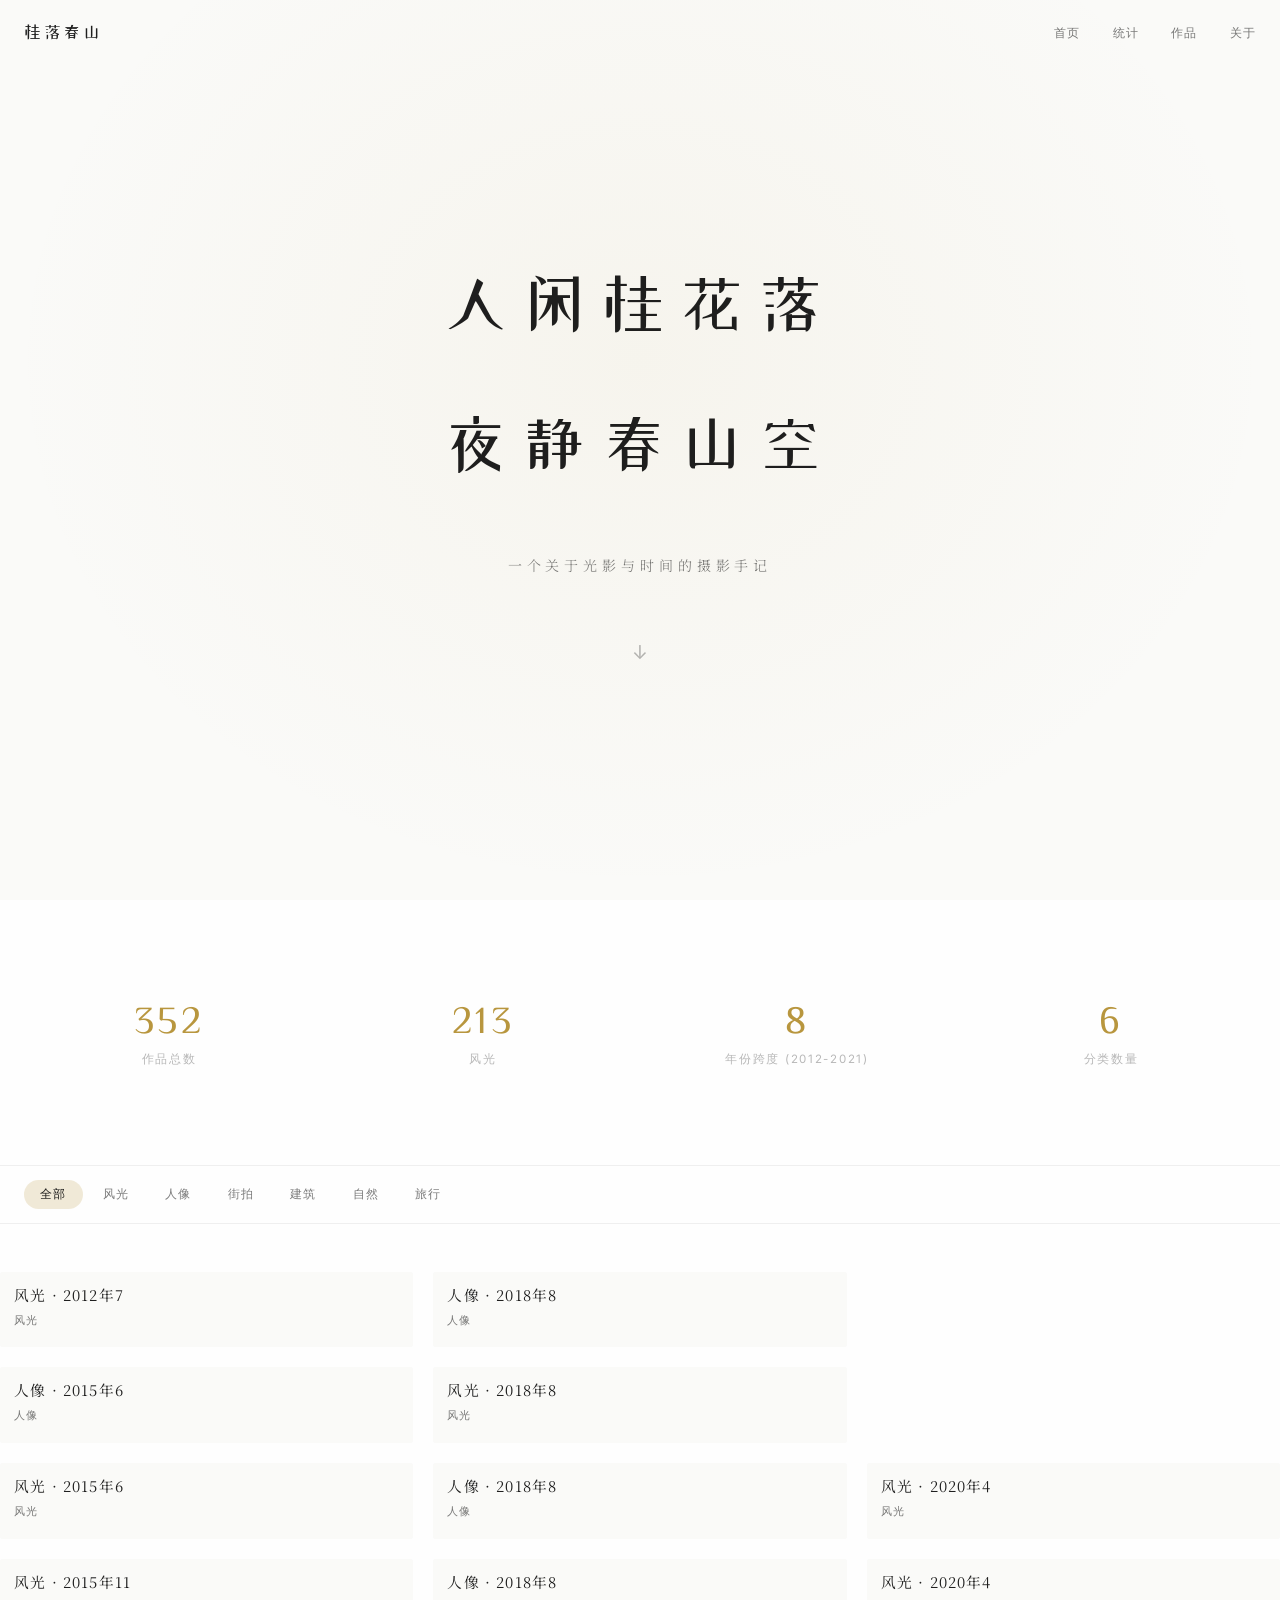
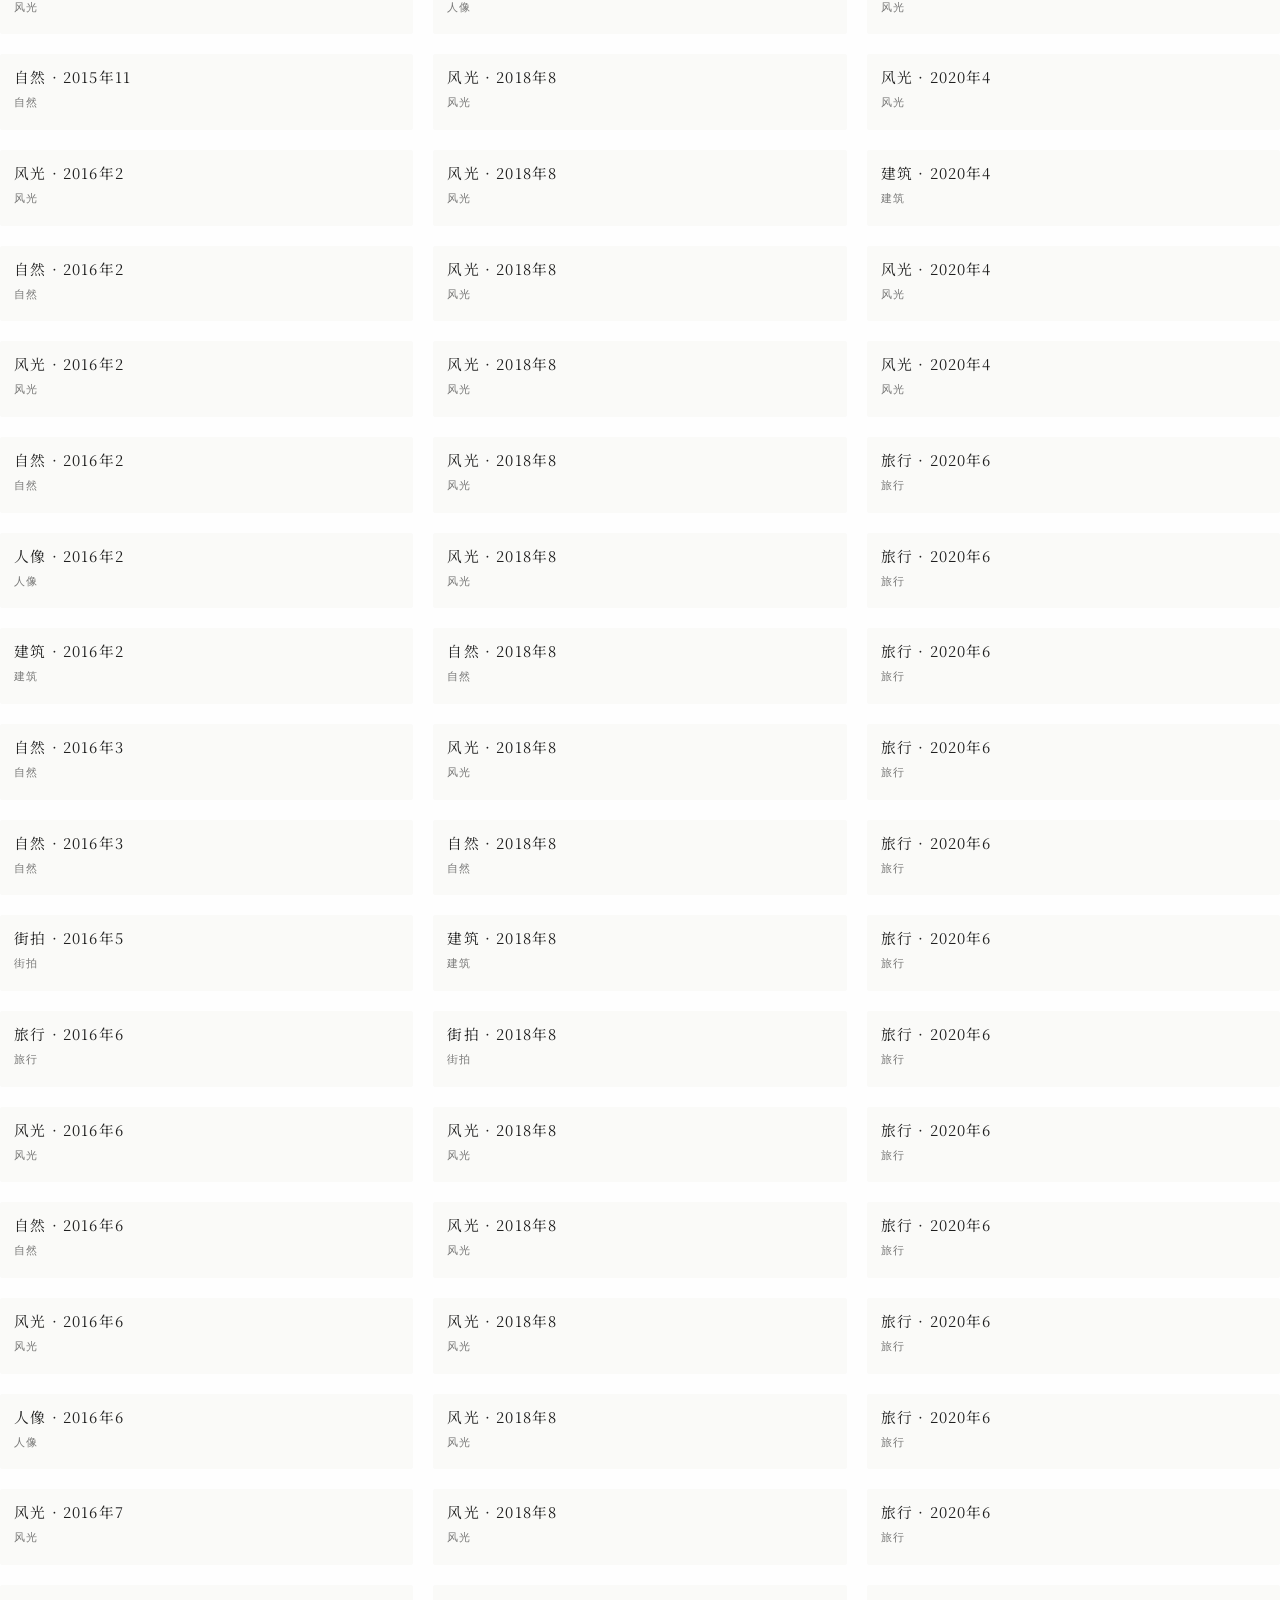
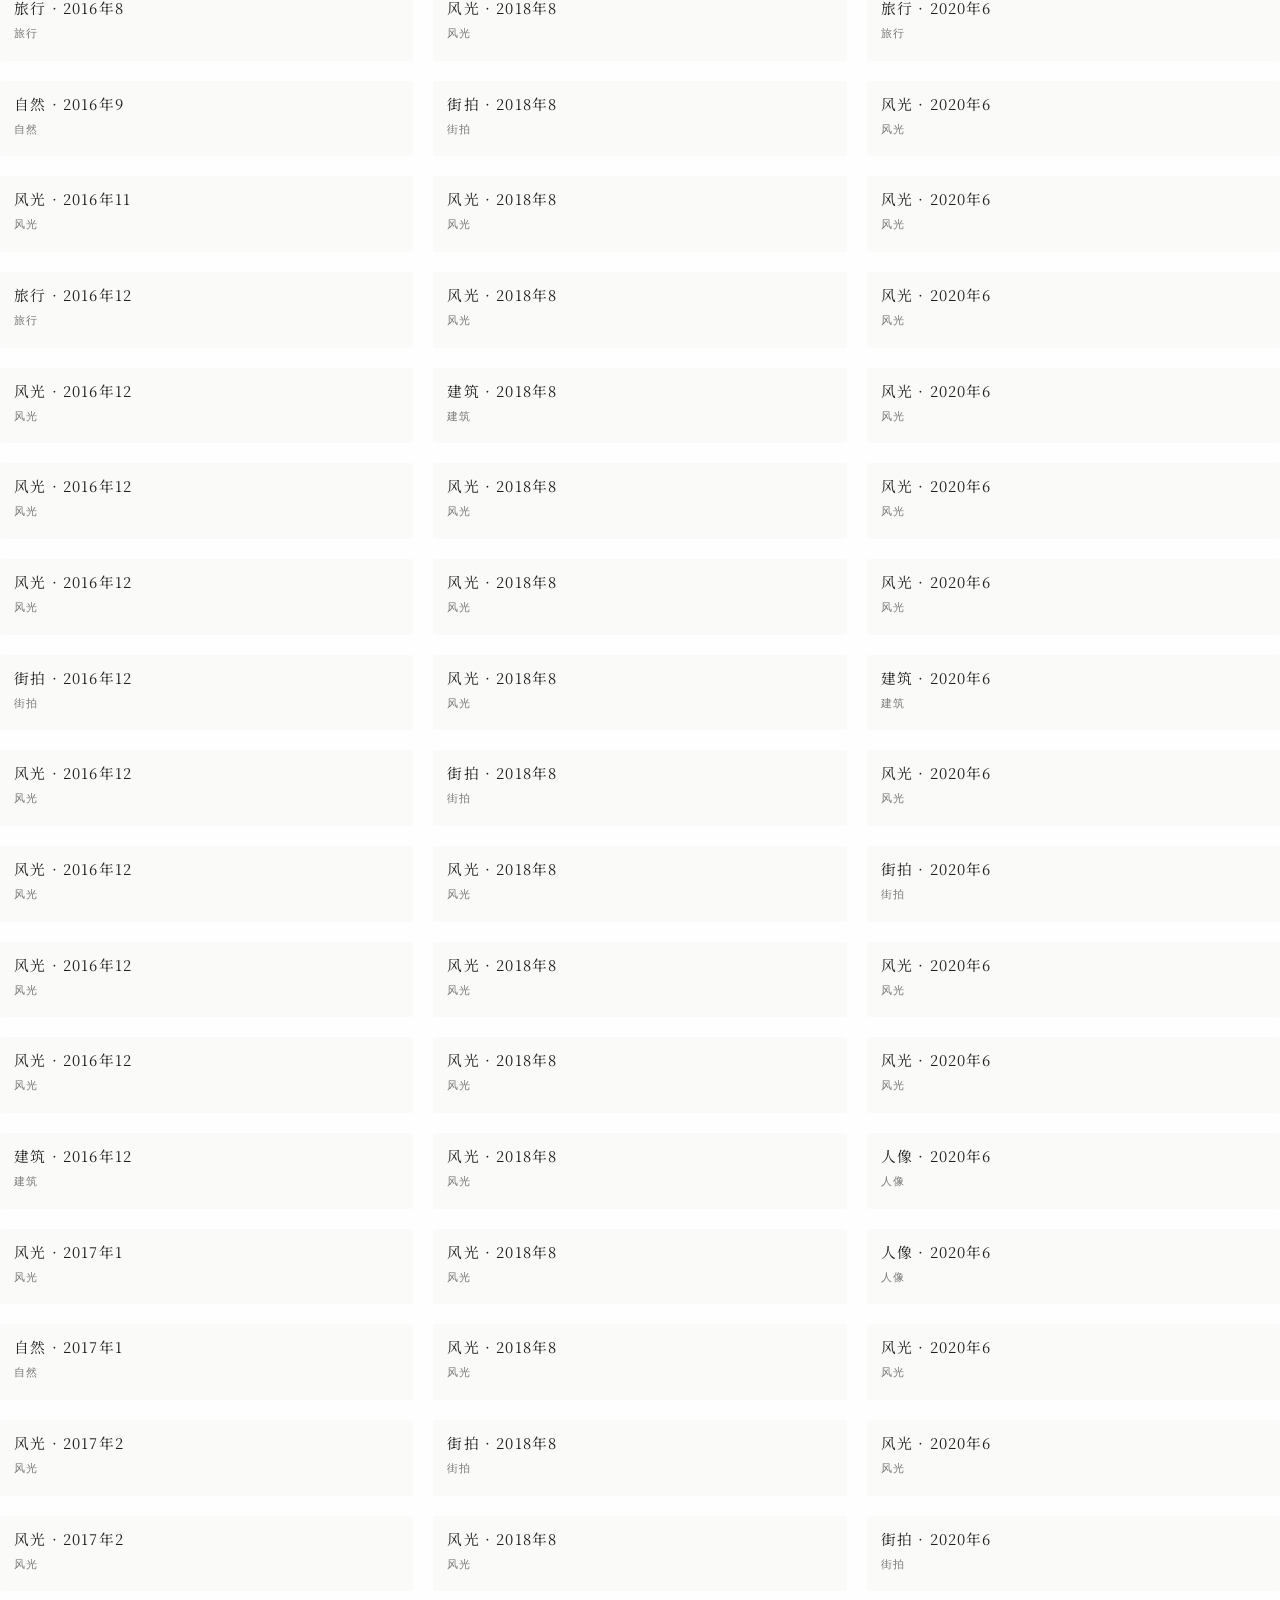
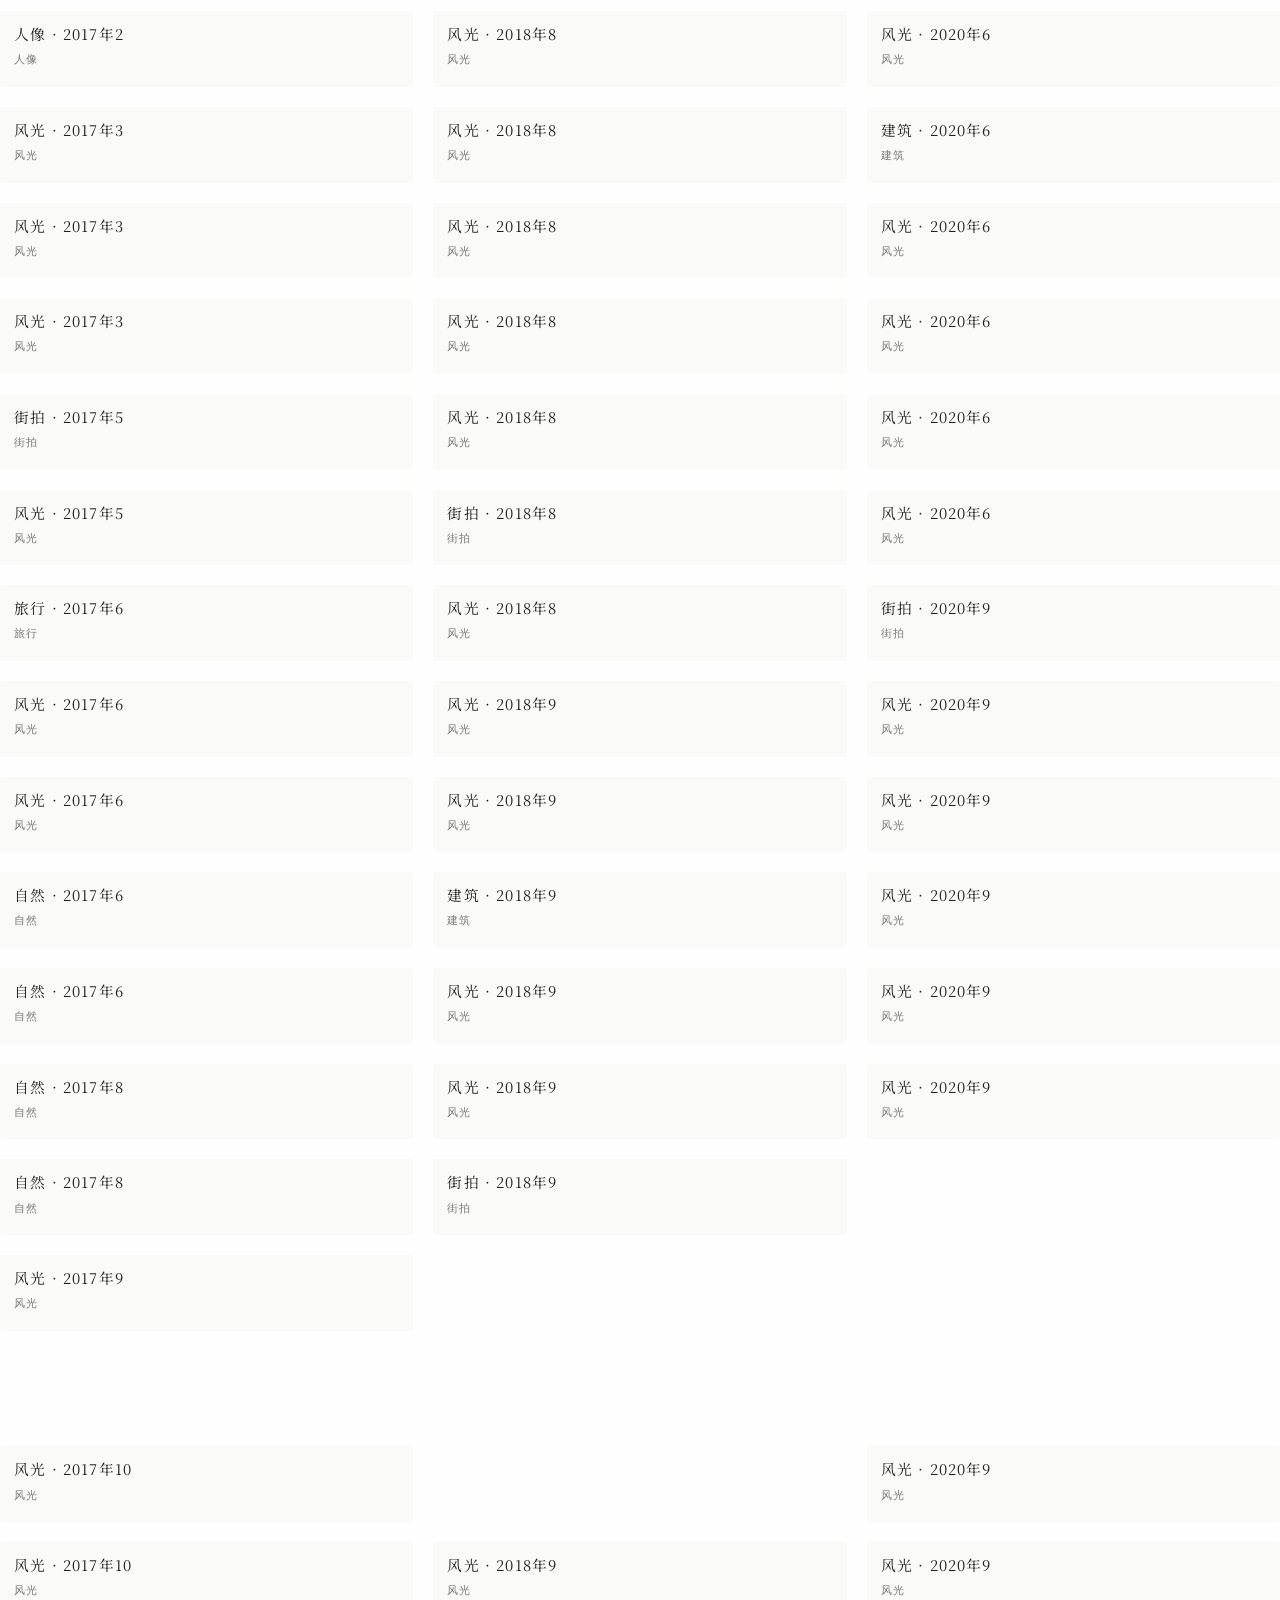
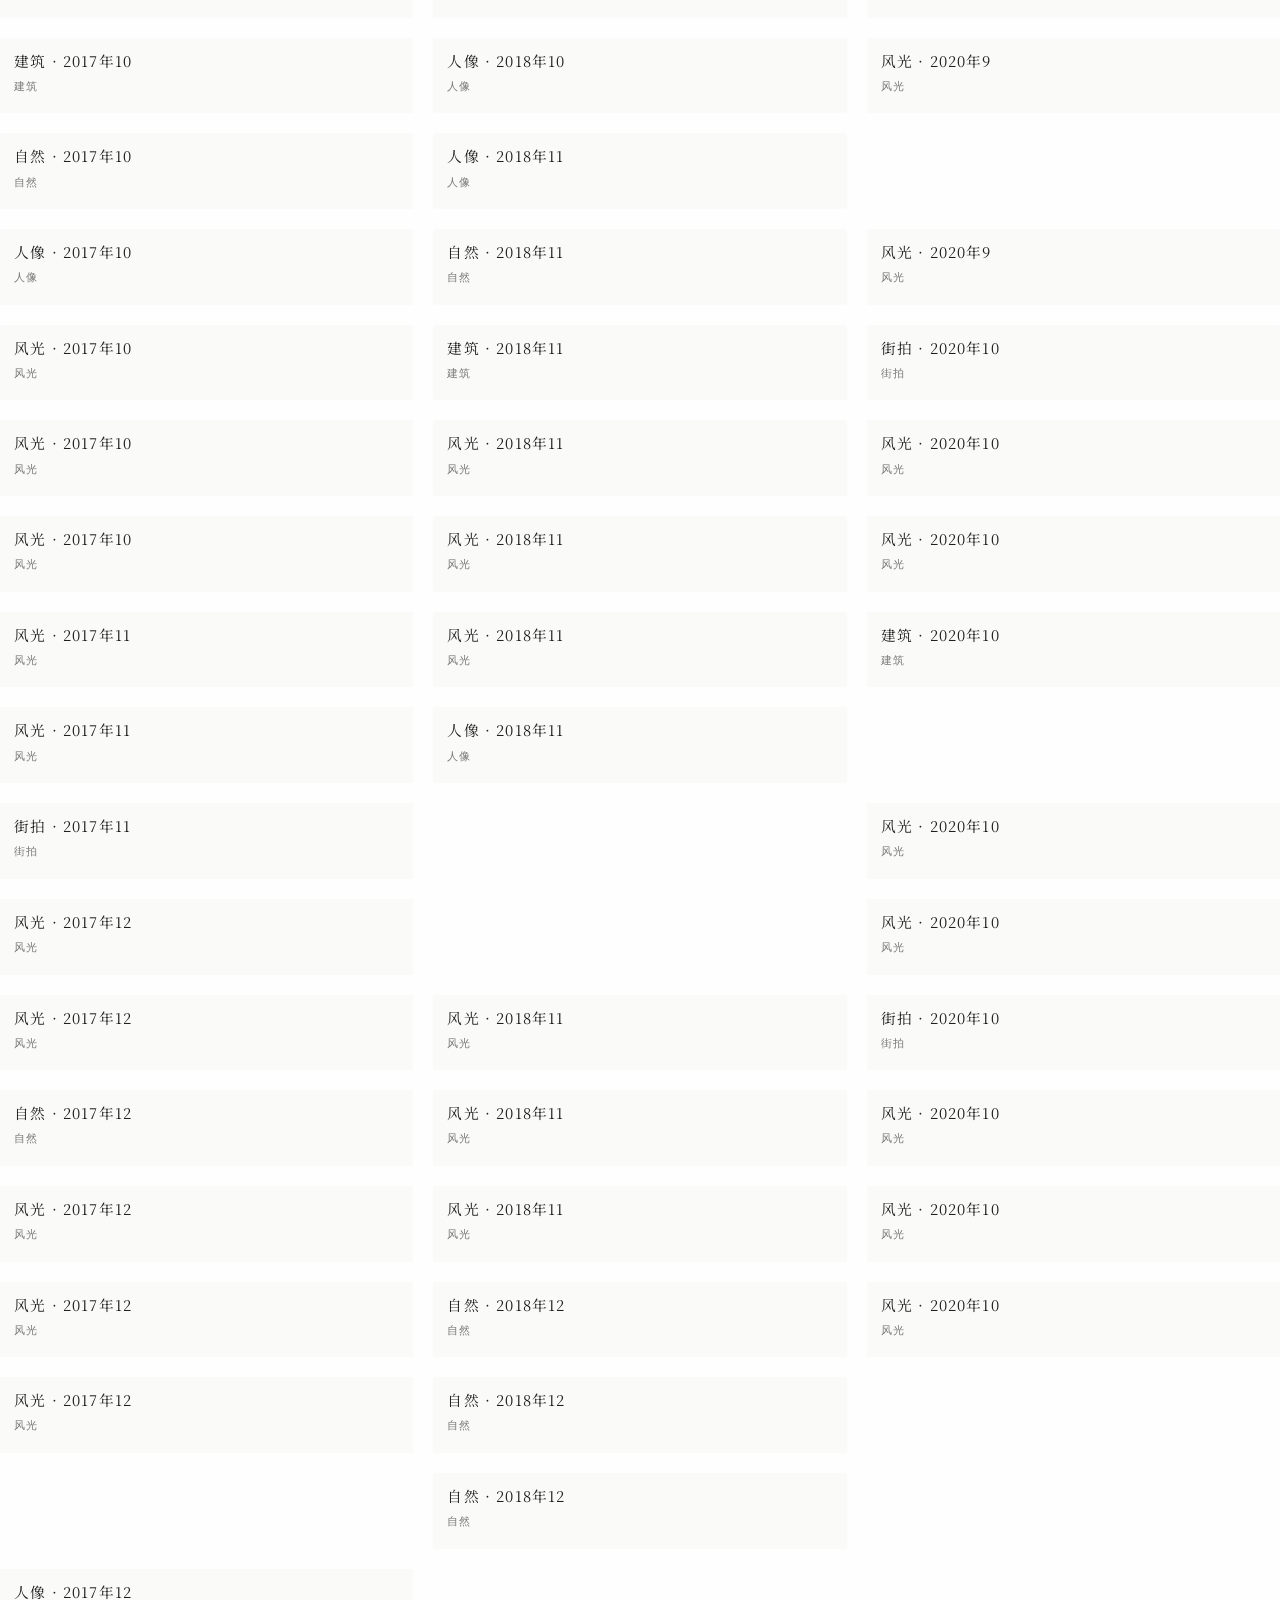
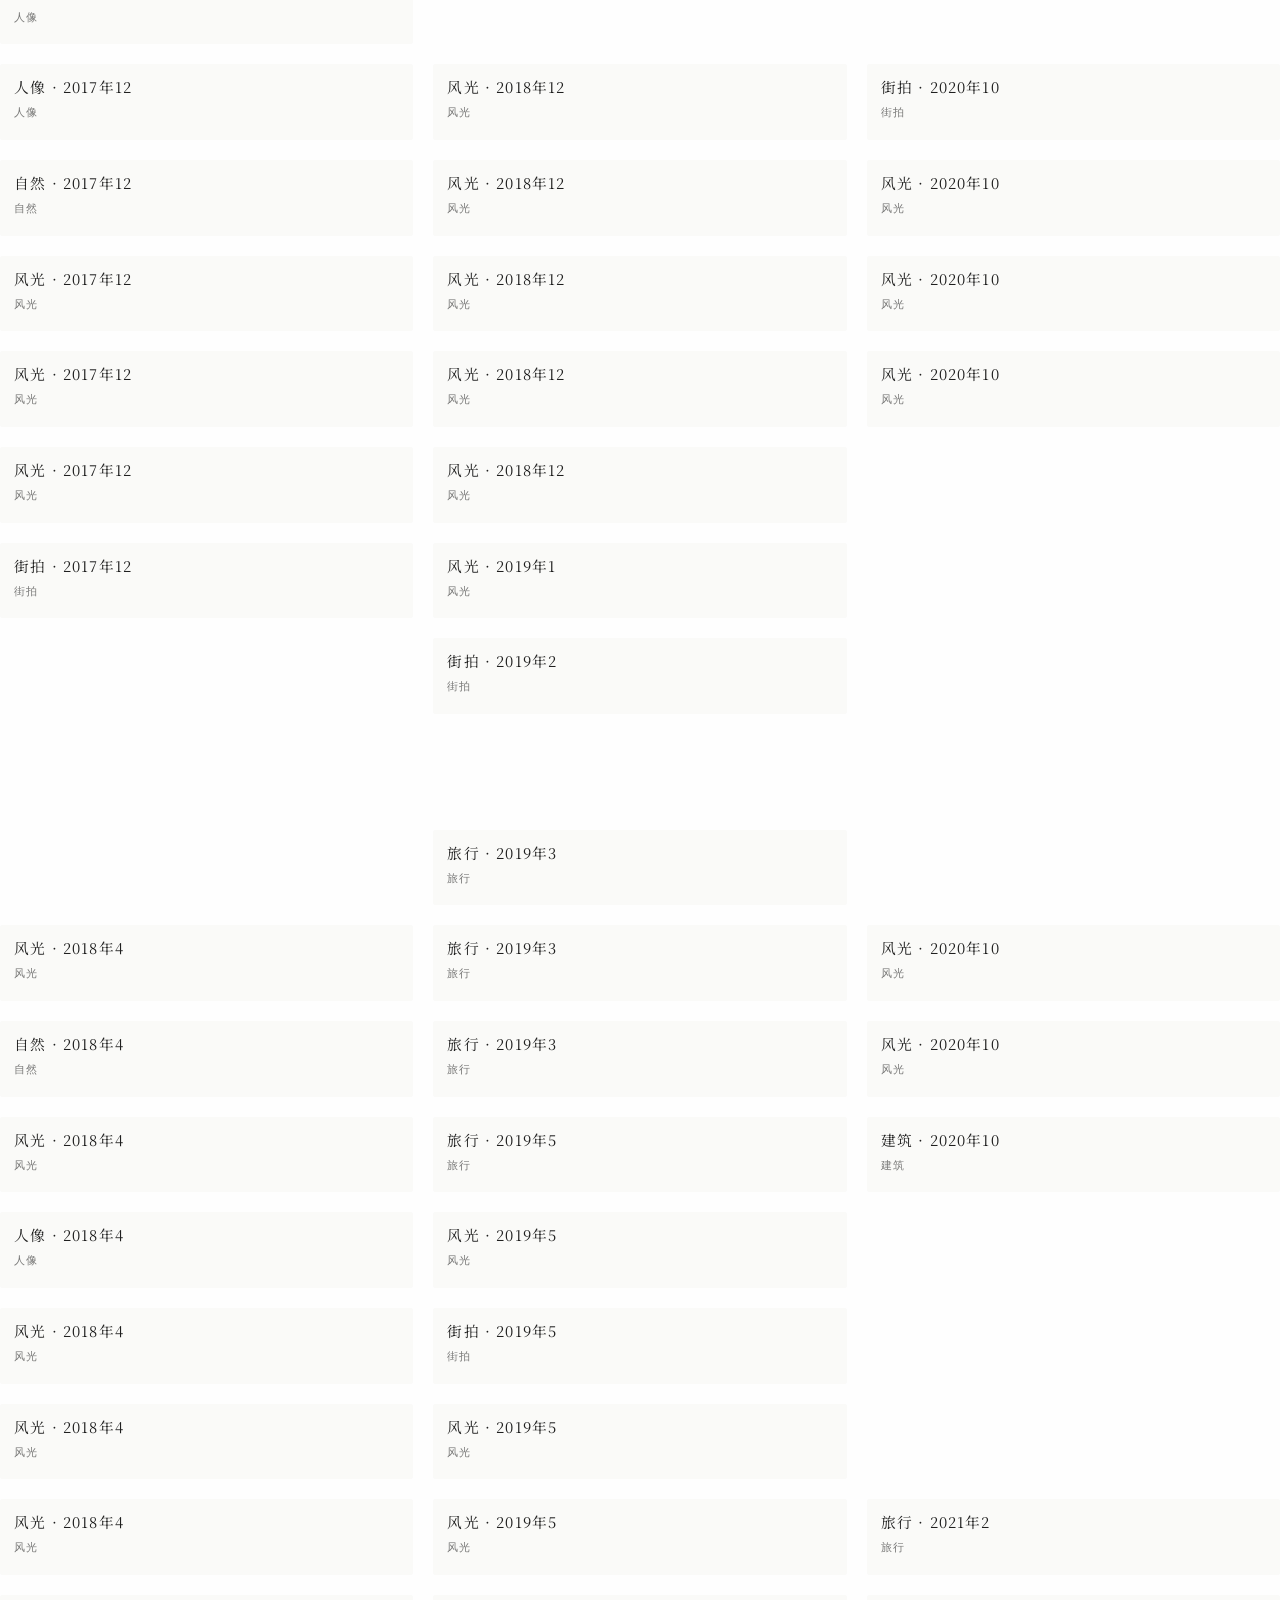
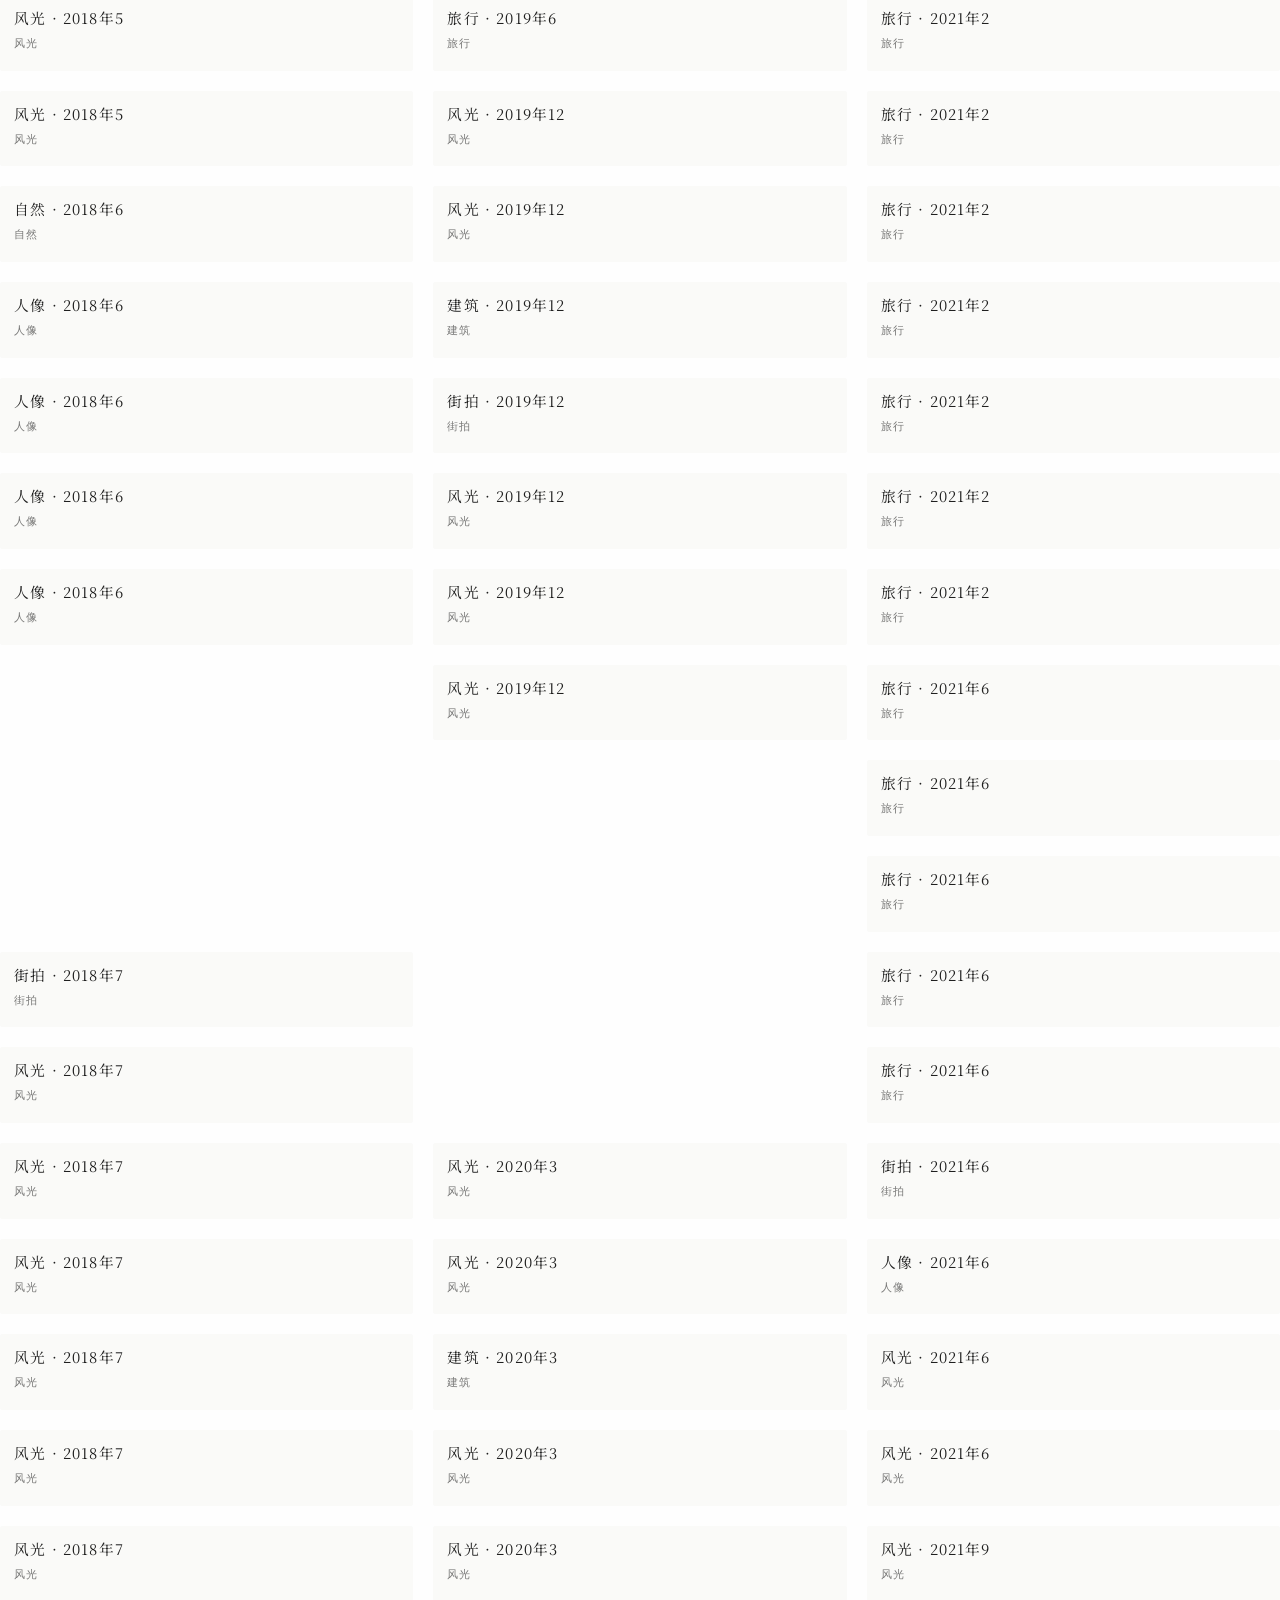
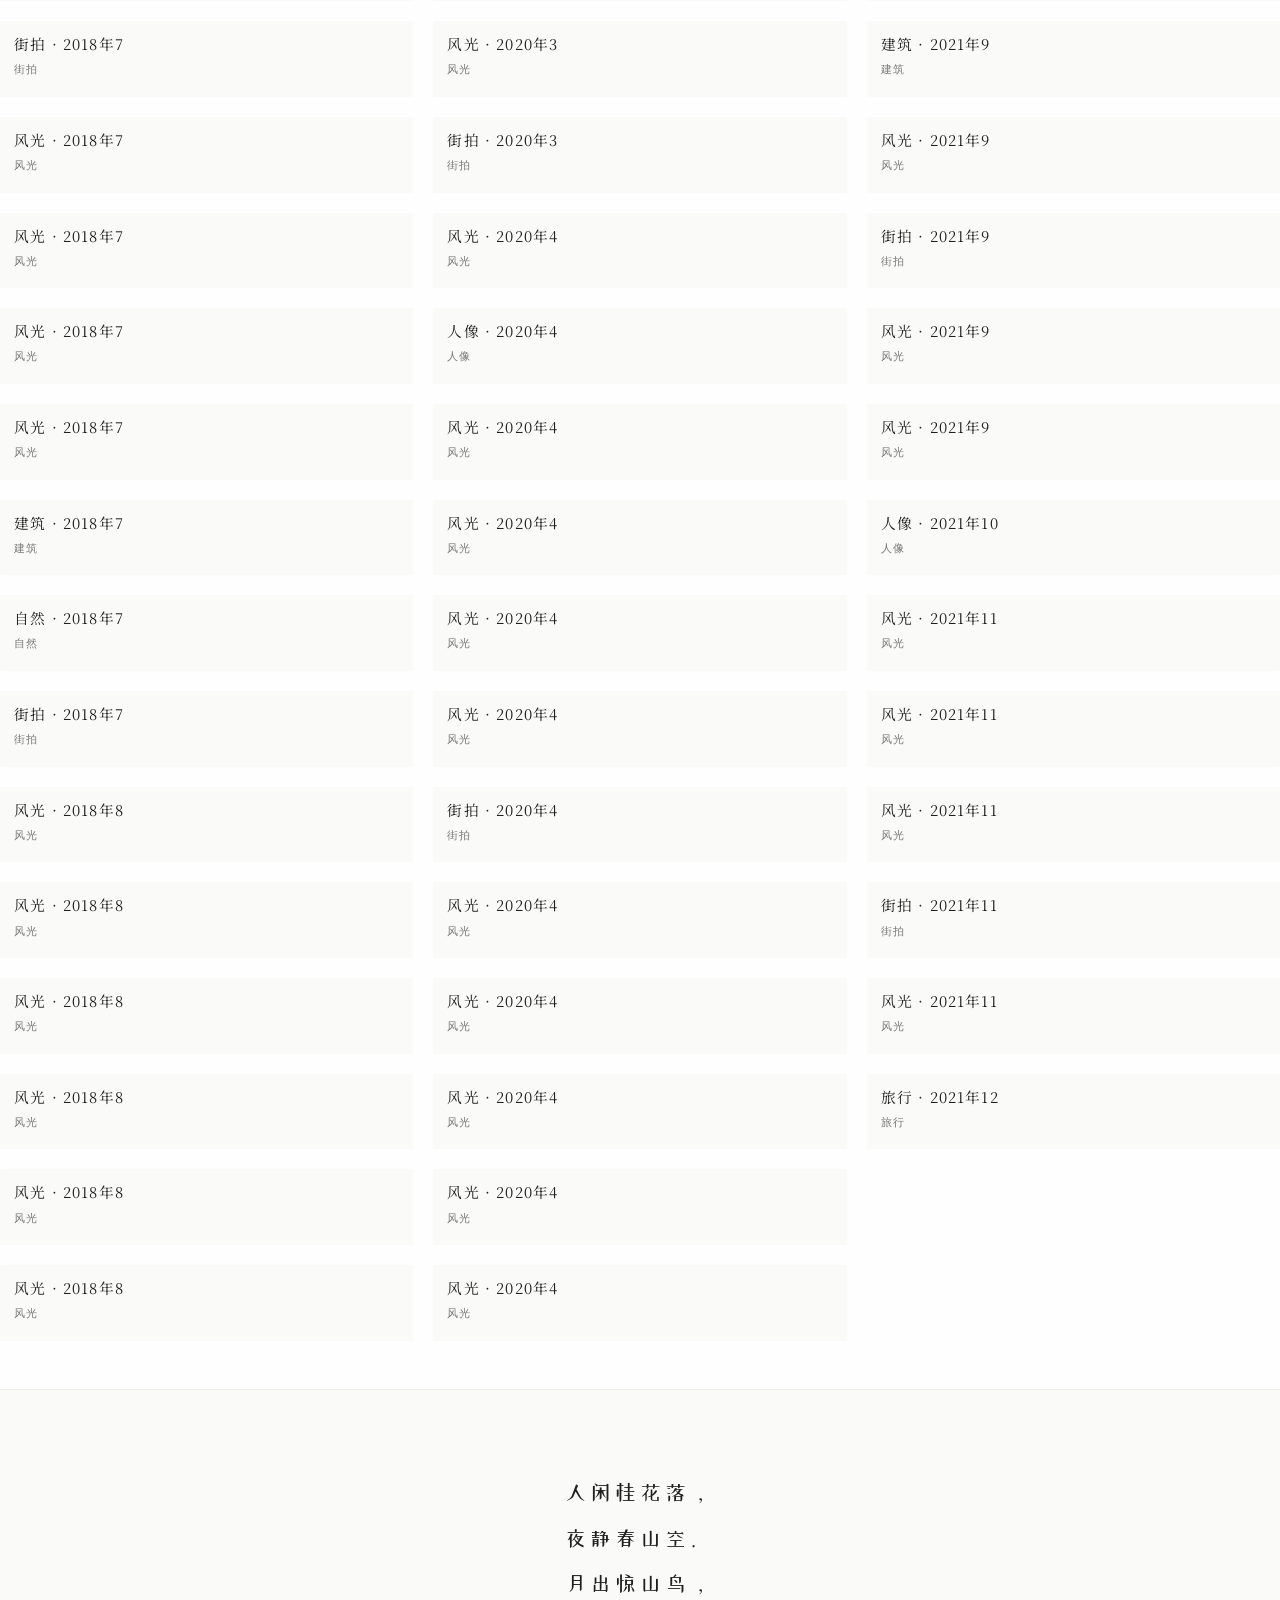
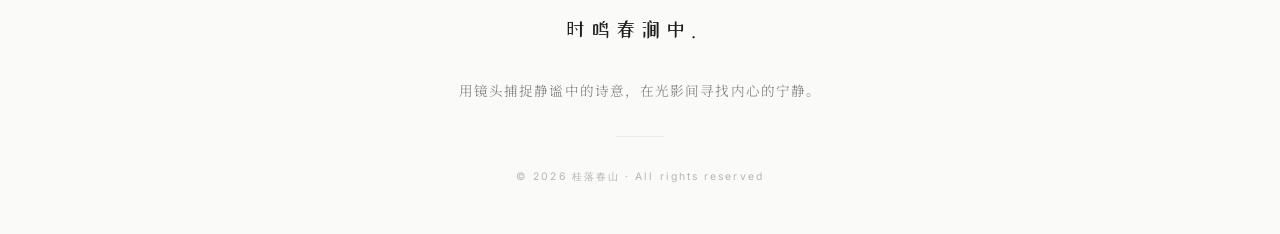
==== commit 74d93d22: "restyle: 完整重写三件套，匹配新版HTML/CSS结构" ====
--- a/index.html
+++ b/index.html
@@ -2,123 +2,119 @@
 <html lang="zh-CN">
 <head>
     <meta charset="UTF-8">
-    <meta name="viewport" content="width=device-width, initial-scale=1.0, maximum-scale=5.0">
+    <meta name="viewport" content="width=device-width, initial-scale=1.0">
     <title>桂落春山 · 摄影作品集</title>
     <meta name="description" content="人闲桂花落，夜静春山空 — 一个关于光影与时间的摄影手记">
     <meta name="theme-color" content="#FAFAF8">
-
-    <!-- Open Graph / Social -->
+    
     <meta property="og:type" content="website">
     <meta property="og:title" content="桂落春山 · 摄影作品集">
     <meta property="og:description" content="人闲桂花落，夜静春山空 — 一个关于光影与时间的摄影手记">
     <meta property="og:locale" content="zh_CN">
-
-    <!-- Google Fonts -->
+    
     <link rel="preconnect" href="https://fonts.googleapis.com">
     <link rel="preconnect" href="https://fonts.loli.net" crossorigin>
     <link href="https://fonts.loli.net/css2?family=Inter:wght@300;400;500&family=Noto+Serif+SC:wght@300;400;500&family=ZCOOL+XiaoWei&display=swap" rel="stylesheet">
-
+    
+    <link rel="manifest" href="manifest.json">
     <link rel="stylesheet" href="css/style.css">
-<link rel="manifest" href="manifest.json">
 </head>
 <body>
 
-    <!-- 阅读进度条 -->
+    <!-- 进度条 -->
     <div class="progress-bar" id="progressBar"></div>
-
-    <!-- 跳过导航（无障碍） -->
+    
+    <!-- 跳过导航 -->
     <a href="#gallery" class="skip-link">跳转到作品</a>
-
-    <!-- ========== 导航栏 ========== -->
+    
+    <!-- 导航栏 -->
     <nav id="navbar" class="navbar">
-        <div class="navbar-inner">
-            <a href="#hero" class="navbar-brand">
-                <span class="brand-text">桂落春山</span>
-            </a>
-            <button class="navbar-toggle" id="navToggle" aria-label="打开菜单" aria-expanded="false">
-                <span class="hamburger"></span>
-                <span class="hamburger"></span>
-                <span class="hamburger"></span>
+        <div class="container navbar-inner">
+            <a href="#hero" class="brand">桂落春山</a>
+            <button class="menu-toggle" id="menuToggle" aria-label="菜单">
+                <span></span><span></span><span></span>
             </button>
-            <ul class="navbar-links" id="navLinks">
-                <li><a href="#hero" class="nav-link">首页</a></li>
-                <li><a href="#gallery" class="nav-link">作品</a></li>
-                <li><a href="#footer" class="nav-link">关于</a></li>
+            <ul class="nav-links" id="navLinks">
+                <li><a href="#hero">首页</a></li>
+                <li><a href="#stats">统计</a></li>
+                <li><a href="#gallery">作品</a></li>
+                <li><a href="#about">关于</a></li>
             </ul>
         </div>
     </nav>
-
-    <!-- ========== 首屏意境区 ========== -->
+    
+    <!-- 首屏 -->
     <header id="hero" class="hero">
+        <div class="hero-bg"></div>
         <div class="hero-content">
-            <p class="hero-tag">Photography Portfolio</p>
             <p class="hero-poem">人闲桂花落</p>
             <p class="hero-poem">夜静春山空</p>
-            <p class="hero-subtitle">一个关于光影与时间的摄影手记</p>
+            <p class="hero-sub">一个关于光影与时间的摄影手记</p>
+            <a href="#gallery" class="scroll-hint">↓</a>
         </div>
     </header>
-
-    <!-- ========== 分类筛选栏 ========== -->
-    <section id="filter-bar" class="filter-bar">
-        <div class="filter-bar-inner">
-            <button class="filter-btn active" data-category="all">全部</button>
+    
+    <!-- 统计概览 -->
+    <section id="stats" class="stats">
+        <div class="container">
+            <div class="stats-grid" id="statsGrid"></div>
         </div>
     </section>
-
-    <!-- ========== 摄影作品展示区 ========== -->
+    
+    <!-- 分类筛选 -->
+    <section class="filter-section">
+        <div class="container">
+            <div class="filter-bar" id="filterBar">
+                <button class="filter-btn active" data-category="all">全部</button>
+            </div>
+        </div>
+    </section>
+    
+    <!-- 作品画廊 -->
     <main id="gallery" class="gallery">
-        <div class="gallery-grid" id="galleryGrid">
-            <!-- 作品卡片由 JS 动态渲染 -->
+        <div class="container">
+            <div class="gallery-grid" id="galleryGrid"></div>
         </div>
     </main>
-
-    <!-- ========== 灯箱 ========== -->
+    
+    <!-- 灯箱 -->
     <div class="lightbox" id="lightbox" role="dialog" aria-modal="true" aria-label="图片预览">
-        <div class="lightbox-mask" id="lightboxMask"></div>
-        <div class="lightbox-content">
-            <button class="lightbox-close" id="lightboxClose" aria-label="关闭">
-                <svg width="24" height="24" viewBox="0 0 24 24" fill="none" stroke="currentColor" stroke-width="1.5">
-                    <line x1="18" y1="6" x2="6" y2="18"/><line x1="6" y1="6" x2="18" y2="18"/>
-                </svg>
-            </button>
-            <button class="lightbox-prev" id="lightboxPrev" aria-label="上一张">
-                <svg width="28" height="28" viewBox="0 0 24 24" fill="none" stroke="currentColor" stroke-width="1.5">
-                    <polyline points="15 18 9 12 15 6"/>
-                </svg>
-            </button>
-            <button class="lightbox-next" id="lightboxNext" aria-label="下一张">
-                <svg width="28" height="28" viewBox="0 0 24 24" fill="none" stroke="currentColor" stroke-width="1.5">
-                    <polyline points="9 6 15 12 9 18"/>
-                </svg>
-            </button>
-            <div class="lightbox-image-wrap">
-                <img src="" alt="" id="lightboxImg">
+        <div class="lb-mask" id="lbMask"></div>
+        <div class="lb-content">
+            <button class="lb-close" id="lbClose" aria-label="关闭">✕</button>
+            <div class="lb-left">
+                <img src="" alt="" id="lbImg" class="lb-img">
+                <button class="lb-nav lb-prev" id="lbPrev" aria-label="上一张">‹</button>
+                <button class="lb-nav lb-next" id="lbNext" aria-label="下一张">›</button>
             </div>
-            <div class="lightbox-info">
-                <h3 class="lightbox-title" id="lightboxTitle"></h3>
-                <p class="lightbox-meta">
-                    <span class="lightbox-id" id="lightboxId"></span>
-                    <span class="lightbox-category" id="lightboxCategory"></span>
-                    <span class="lightbox-date" id="lightboxDate"></span>
-                </p>
-                <p class="lightbox-desc" id="lightboxDesc"></p>
+            <div class="lb-right">
+                <h3 class="lb-title" id="lbTitle"></h3>
+                <div class="lb-meta">
+                    <span class="lb-id" id="lbId"></span>
+                    <span class="lb-cat" id="lbCat"></span>
+                    <span class="lb-date" id="lbDate"></span>
+                </div>
+                <p class="lb-desc" id="lbDesc"></p>
+                <p class="lb-equip" id="lbEquip"></p>
             </div>
         </div>
     </div>
-
-    <!-- ========== 页脚 ========== -->
-    <footer id="footer" class="footer">
-        <p class="footer-tag">关于</p>
-        <p class="footer-text">
-            人闲桂花落，夜静春山空。<br>
-            月出惊山鸟，时鸣春涧中。<br><br>
-            用镜头捕捉静谧中的诗意，<br>
-            在光影间寻找内心的宁静。
-        </p>
-        <div class="footer-divider"></div>
-        <p>&copy; 2026 桂落春山 &middot; All rights reserved</p>
+    
+    <!-- 关于页脚 -->
+    <footer id="about" class="footer">
+        <div class="container">
+            <div class="poem-block">
+                <p>人闲桂花落，</p>
+                <p>夜静春山空。</p>
+                <p>月出惊山鸟，</p>
+                <p>时鸣春涧中。</p>
+            </div>
+            <p class="footer-text">用镜头捕捉静谧中的诗意，在光影间寻找内心的宁静。</p>
+            <div class="divider"></div>
+            <p class="copyright">© 2026 桂落春山 · All rights reserved</p>
+        </div>
     </footer>
-
+    
     <script src="js/main.js"></script>
 </body>
-</html>
+</html>
--- a/css/style.css
+++ b/css/style.css
@@ -1,817 +1,486 @@
 ﻿/* ============================================================
-   桂落春山 — 样式表 v2.0
-   浅色背景 · 大量留白 · 白色字体
+   桂落春山 — 摄影作品集样式 v3.0
+   浅色极简 · 照片优先 · 响应式
    ============================================================ */
 
-/* ---------- CSS Variables ---------- */
 :root {
-    /* 配色 */
-    --color-bg:          #FAFAF8;
-    --color-bg-alt:      #F0F0EC;
-    --color-text:        #FFFFFF;
-    --color-text-dark:   #1A1A1A;
-    --color-text-secondary: #555555;
-    --color-text-muted:  #999999;
-    --color-accent:      #C9A84C;
-    --color-accent-light: rgba(201, 168, 76, 0.1);
-    --color-border:      rgba(0, 0, 0, 0.06);
-    --color-placeholder: #E8E8E4;
-    --color-overlay:     rgba(0, 0, 0, 0.88);
-    --color-photo-id:    rgba(255, 255, 255, 0.45);
-
-    /* 字体 */
-    --font-serif:  'Noto Serif SC', 'Source Han Serif SC', 'STSong', serif;
+    --bg: #fefefe;
+    --bg-subtle: #fafaf8;
+    --text-primary: rgba(0, 0, 0, 0.88);
+    --text-secondary: rgba(0, 0, 0, 0.52);
+    --text-tertiary: rgba(0, 0, 0, 0.28);
+    --text-id: rgba(0, 0, 0, 0.14);
+    --accent: #b8963e;
+    --accent-dim: rgba(184, 150, 62, 0.20);
+    --border: rgba(0, 0, 0, 0.06);
+    --shadow-card: 0 2px 12px rgba(0, 0, 0, 0.06);
+    --shadow-hover: 0 8px 32px rgba(0, 0, 0, 0.10);
+    --radius: 2px;
+    --ease: cubic-bezier(0.25, 0.46, 0.45, 0.94);
+    --duration: 0.35s;
+    --font-serif: 'Noto Serif SC', serif;
     --font-display: 'ZCOOL XiaoWei', serif;
-    --font-sans:   'Inter', 'Noto Sans SC', 'PingFang SC', 'Microsoft YaHei', sans-serif;
-
-    /* 间距 */
-    --space-xs:  8px;
-    --space-sm:  16px;
-    --space-md:  32px;
-    --space-lg:  48px;
-    --space-xl:  80px;
-    --space-xxl: 120px;
-
-    /* 圆角 */
-    --radius: 3px;
-
-    /* 动效 */
-    --ease: cubic-bezier(0.4, 0, 0.2, 1);
-    --duration-fast: 300ms;
-    --duration-normal: 500ms;
-
-    /* 内容宽度 */
-    --content-max: 1400px;
-}
-
-/* ---------- Reset ---------- */
-*, *::before, *::after {
-    margin: 0;
-    padding: 0;
-    box-sizing: border-box;
-}
-
-html {
-    font-size: 16px;
-    -webkit-font-smoothing: antialiased;
-    -moz-osx-font-smoothing: grayscale;
-    scroll-behavior: smooth;
-}
+    --font-sans: 'Inter', -apple-system, BlinkMacSystemFont, sans-serif;
+}
+
+* { margin: 0; padding: 0; box-sizing: border-box; }
+html { font-size: 16px; scroll-behavior: smooth; }
 
 body {
     font-family: var(--font-sans);
-    color: var(--color-text-dark);
-    background-color: var(--color-bg);
-    line-height: 1.8;
+    background: var(--bg);
+    color: var(--text-primary);
+    line-height: 1.6;
+    -webkit-font-smoothing: antialiased;
     overflow-x: hidden;
 }
 
-img {
-    display: block;
-    max-width: 100%;
-    height: auto;
-}
-
-a {
-    color: inherit;
-    text-decoration: none;
-}
-
-button {
-    border: none;
-    background: none;
-    cursor: pointer;
-    font-family: inherit;
-    color: inherit;
-}
-
-ul { list-style: none; }
-
-/* ========== 导航栏 ========== */
+img { display: block; max-width: 100%; height: auto; }
+a { color: inherit; text-decoration: none; }
+button { border: none; background: none; cursor: pointer; font-family: inherit; color: inherit; }
+
+/* ===== Progress Bar ===== */
+.progress-bar {
+    position: fixed; top: 0; left: 0; height: 2px;
+    background: var(--accent); z-index: 10000; width: 0;
+    transition: width 0.1s linear;
+}
+
+/* ===== Skip Link ===== */
+.skip-link {
+    position: absolute; top: -100px; left: 16px;
+    background: var(--text-primary); color: #fff;
+    padding: 8px 16px; border-radius: var(--radius);
+    font-size: 0.75rem; z-index: 9999;
+    transition: top 0.2s var(--ease);
+}
+.skip-link:focus { top: 16px; }
+
+/* ===== Navbar ===== */
 .navbar {
-    position: fixed;
-    top: 0;
-    left: 0;
-    right: 0;
-    z-index: 1000;
-    transition: background var(--duration-fast) var(--ease),
-                box-shadow var(--duration-fast) var(--ease);
-}
-
+    position: fixed; top: 0; left: 0; right: 0;
+    z-index: 1000; background: transparent;
+    transition: background var(--duration) var(--ease),
+                backdrop-filter var(--duration) var(--ease),
+                box-shadow var(--duration) var(--ease);
+}
 .navbar.scrolled {
-    background: rgba(250, 250, 248, 0.92);
+    background: rgba(254, 254, 254, 0.92);
     backdrop-filter: blur(12px);
     -webkit-backdrop-filter: blur(12px);
-    box-shadow: 0 1px 0 var(--color-border);
-}
+    box-shadow: 0 1px 0 var(--border);
+}
+
+.container { max-width: 1400px; margin: 0 auto; padding: 0 24px; }
 
 .navbar-inner {
-    max-width: var(--content-max);
-    margin: 0 auto;
-    padding: 0 var(--space-md);
+    display: flex; align-items: center; justify-content: space-between;
     height: 64px;
-    display: flex;
-    align-items: center;
-    justify-content: space-between;
-}
-
-.navbar-brand {
+}
+
+.brand {
     font-family: var(--font-display);
-    font-size: 1.15rem;
-    letter-spacing: 0.12em;
-    color: var(--color-text-dark);
-    transition: color var(--duration-fast) var(--ease);
-}
-
-.navbar-links {
-    display: flex;
-    gap: var(--space-lg);
-}
-
-.nav-link {
-    font-size: 0.8125rem;
-    letter-spacing: 0.08em;
-    color: var(--color-text-secondary);
-    transition: color var(--duration-fast) var(--ease);
-    padding: var(--space-xs) 0;
-    position: relative;
-}
-
-.nav-link::after {
-    content: '';
-    position: absolute;
-    bottom: 0;
-    left: 0;
-    width: 0;
-    height: 1px;
-    background: var(--color-accent);
-    transition: width var(--duration-fast) var(--ease);
-}
-
-.nav-link:hover,
-.nav-link:focus-visible {
-    color: var(--color-text-dark);
-}
-
-.nav-link:hover::after {
-    width: 100%;
-}
-
-/* 移动端汉堡菜单 */
-.navbar-toggle {
-    display: none;
-    flex-direction: column;
-    gap: 5px;
-    padding: var(--space-xs);
-    min-width: 48px;
-    min-height: 48px;
-    align-items: center;
-    justify-content: center;
-}
-
-.hamburger {
-    display: block;
-    width: 22px;
-    height: 1.5px;
-    background: var(--color-text-dark);
-    transition: transform var(--duration-fast) var(--ease),
-                opacity var(--duration-fast) var(--ease);
-}
-
-.navbar-toggle.active .hamburger:nth-child(1) {
-    transform: translateY(6.5px) rotate(45deg);
-}
-.navbar-toggle.active .hamburger:nth-child(2) {
-    opacity: 0;
-}
-.navbar-toggle.active .hamburger:nth-child(3) {
-    transform: translateY(-6.5px) rotate(-45deg);
-}
-
-/* ========== 首屏 ========== */
+    font-size: 1.05rem; letter-spacing: 0.15em;
+    color: var(--text-primary);
+    transition: opacity var(--duration) var(--ease);
+}
+.brand:hover { opacity: 0.65; }
+
+.nav-links { display: flex; gap: 32px; list-style: none; }
+.nav-links a {
+    font-size: 0.78rem; letter-spacing: 0.1em;
+    color: var(--text-secondary);
+    padding: 4px 0; position: relative;
+    transition: color var(--duration) var(--ease);
+}
+.nav-links a::after {
+    content: ''; position: absolute; bottom: 0; left: 0;
+    width: 0; height: 1px; background: var(--accent);
+    transition: width var(--duration) var(--ease);
+}
+.nav-links a:hover { color: var(--text-primary); }
+.nav-links a:hover::after { width: 100%; }
+
+.menu-toggle {
+    display: none; flex-direction: column; gap: 5px;
+    padding: 8px; min-width: 44px; min-height: 44px;
+    align-items: center; justify-content: center;
+}
+.menu-toggle span {
+    display: block; width: 20px; height: 1.5px;
+    background: var(--text-primary);
+    transition: transform var(--duration) var(--ease),
+                opacity var(--duration) var(--ease);
+}
+.menu-toggle.active span:nth-child(1) { transform: translateY(5.5px) rotate(45deg); }
+.menu-toggle.active span:nth-child(2) { opacity: 0; }
+.menu-toggle.active span:nth-child(3) { transform: translateY(-5.5px) rotate(-45deg); }
+
+/* ===== Hero ===== */
 .hero {
-    min-height: 100vh;
-    display: flex;
-    align-items: center;
-    justify-content: center;
-    text-align: center;
-    padding: var(--space-xxl) var(--space-md);
-    position: relative;
-    overflow: hidden;
-    background: var(--color-bg);
+    min-height: 100vh; min-height: 100dvh;
+    display: flex; align-items: center; justify-content: center;
+    text-align: center; position: relative; overflow: hidden;
+    background: var(--bg-subtle);
+}
+
+.hero-bg {
+    position: absolute; inset: 0; z-index: 0;
+    background: radial-gradient(ellipse at 50% 40%, rgba(184,150,62,0.06) 0%, transparent 70%);
 }
 
 .hero-content {
-    position: relative;
-    z-index: 1;
+    position: relative; z-index: 1;
+    padding: 0 24px;
 }
 
 .hero-poem {
     font-family: var(--font-display);
-    font-size: 3.5rem;
-    font-weight: 300;
-    line-height: 2;
+    font-size: clamp(2.2rem, 5.5vw, 4rem);
+    font-weight: 300; line-height: 2.2;
     letter-spacing: 0.2em;
-    color: var(--color-text-dark);
-    opacity: 0;
-    animation: fadeUp 1s var(--ease) forwards;
-}
-
-.hero-poem:first-child {
-    animation-delay: 0.2s;
-}
-.hero-poem:last-child {
-    animation-delay: 0.5s;
-}
-
-.hero-subtitle {
+    color: var(--text-primary);
+    opacity: 0; transform: translateY(30px);
+}
+.hero-poem:nth-child(1) { animation: fadeUp 1s var(--ease) 0.1s forwards; }
+.hero-poem:nth-child(2) { animation: fadeUp 1s var(--ease) 0.35s forwards; }
+
+.hero-sub {
     font-family: var(--font-serif);
-    font-size: 0.9375rem;
-    font-weight: 300;
-    color: var(--color-text-secondary);
-    letter-spacing: 0.25em;
-    margin-top: var(--space-lg);
-    opacity: 0;
-    animation: fadeUp 1s var(--ease) 0.9s forwards;
-}
-
-/* ========== 分类筛选栏 ========== */
+    font-size: 0.875rem; font-weight: 300;
+    color: var(--text-secondary);
+    letter-spacing: 0.35em;
+    margin-top: 40px;
+    opacity: 0; transform: translateY(20px);
+    animation: fadeUp 1s var(--ease) 0.7s forwards;
+}
+
+.scroll-hint {
+    display: inline-block; margin-top: 60px;
+    font-size: 1.2rem; color: var(--text-tertiary);
+    opacity: 0; animation: fadeUp 1s var(--ease) 1s forwards,
+    pulse 2.5s ease-in-out 1.5s infinite;
+}
+
+@keyframes fadeUp {
+    to { opacity: 1; transform: translateY(0); }
+}
+@keyframes pulse {
+    0%, 100% { opacity: 0.25; }
+    50% { opacity: 0.7; }
+}
+
+/* ===== Stats Section ===== */
+.stats {
+    padding: 80px 0;
+    border-bottom: 1px solid var(--border);
+}
+.stats-grid {
+    display: grid;
+    grid-template-columns: repeat(4, 1fr);
+    gap: 24px;
+    text-align: center;
+}
+.stat-item { padding: 16px; }
+.stat-number {
+    font-family: var(--font-display);
+    font-size: 2.4rem; font-weight: 300;
+    color: var(--accent);
+    letter-spacing: 0.08em;
+    line-height: 1.2;
+}
+.stat-label {
+    font-size: 0.72rem; letter-spacing: 0.15em;
+    color: var(--text-tertiary); margin-top: 8px;
+    text-transform: uppercase;
+}
+
+/* ===== Filter Section ===== */
+.filter-section {
+    position: sticky; top: 64px; z-index: 90;
+    background: rgba(254, 254, 254, 0.92);
+    backdrop-filter: blur(12px);
+    -webkit-backdrop-filter: blur(12px);
+    border-bottom: 1px solid var(--border);
+}
 .filter-bar {
-    padding: var(--space-md) var(--space-md);
-    position: sticky;
-    top: 64px;
-    z-index: 100;
-    background: var(--color-bg);
-    border-bottom: 1px solid var(--color-border);
-}
-
-.filter-bar-inner {
-    max-width: var(--content-max);
-    margin: 0 auto;
-    display: flex;
-    align-items: center;
-    gap: var(--space-xs);
-    overflow-x: auto;
-    scrollbar-width: none;
-    -ms-overflow-style: none;
-    padding: var(--space-xs) 0;
-}
-
-.filter-bar-inner::-webkit-scrollbar {
-    display: none;
-}
+    display: flex; align-items: center;
+    gap: 4px; overflow-x: auto;
+    scrollbar-width: none; padding: 14px 0;
+}
+.filter-bar::-webkit-scrollbar { display: none; }
 
 .filter-btn {
-    font-size: 0.8125rem;
-    letter-spacing: 0.08em;
-    padding: var(--space-xs) var(--space-sm);
-    white-space: nowrap;
-    color: var(--color-text-muted);
-    border-bottom: 1.5px solid transparent;
-    transition: color var(--duration-fast) var(--ease),
-                border-color var(--duration-fast) var(--ease);
-    min-height: 48px;
-    display: flex;
-    align-items: center;
-}
-
-.filter-btn:hover {
-    color: var(--color-text-dark);
-}
-
+    flex-shrink: 0;
+    font-size: 0.78rem; letter-spacing: 0.1em;
+    color: var(--text-secondary);
+    padding: 6px 16px; border-radius: 100px;
+    transition: all var(--duration) var(--ease);
+    font-family: var(--font-sans);
+}
+.filter-btn:hover { color: var(--text-primary); background: var(--bg-subtle); }
 .filter-btn.active {
-    color: var(--color-accent);
-    border-bottom-color: var(--color-accent);
-}
-
-/* ========== 画廊 ========== */
-.gallery {
-    max-width: var(--content-max);
-    margin: 0 auto;
-    padding: var(--space-lg) var(--space-md) var(--space-xl);
-}
-
+    color: var(--text-primary);
+    background: var(--accent-dim);
+    font-weight: 500;
+}
+
+/* ===== Gallery ===== */
+.gallery { padding: 48px 0; }
 .gallery-grid {
-    display: grid;
-    grid-template-columns: repeat(3, 1fr);
-    gap: 56px;
-}
-
-/* ========== 作品卡片 ========== */
-.card {
-    opacity: 1;
-    transform: translateY(0);
-    transition: opacity var(--duration-normal) var(--ease),
-                transform var(--duration-normal) var(--ease);
-}
-
-.card.hidden {
-    opacity: 0;
-    transform: translateY(20px);
+    column-count: 3;
+    column-gap: 20px;
+}
+.gallery > .container { padding: 0; }
+
+.photo-card {
+    break-inside: avoid;
+    margin-bottom: 20px;
+    border-radius: var(--radius);
+    overflow: hidden;
+    background: var(--bg-subtle);
+    cursor: pointer;
+    transition: transform var(--duration) var(--ease),
+                box-shadow var(--duration) var(--ease);
+    opacity: 0; transform: translateY(12px);
+}
+.photo-card.loaded {
+    opacity: 1; transform: translateY(0);
+    transition: opacity 0.5s var(--ease), transform 0.5s var(--ease),
+                box-shadow var(--duration) var(--ease);
+}
+.photo-card:hover {
+    transform: translateY(-3px);
+    box-shadow: var(--shadow-hover);
+}
+
+.card-image-wrap {
+    position: relative; overflow: hidden;
+    background: #f0f0ee;
+}
+.card-image-wrap img {
+    width: 100%; display: block;
+    opacity: 0; transition: opacity 0.6s var(--ease);
+}
+.card-image-wrap img.loaded { opacity: 1; }
+
+.card-skeleton {
+    width: 100%; display: block;
+    background: linear-gradient(135deg, #f0f0ee, #e8e8e6);
+    animation: shimmer 1.5s ease-in-out infinite;
+}
+@keyframes shimmer {
+    0%, 100% { opacity: 1; }
+    50% { opacity: 0.5; }
+}
+
+.card-badge {
+    position: absolute; bottom: 8px; right: 10px;
+    font-size: 0.58rem; letter-spacing: 0.08em;
+    color: var(--text-id);
+    font-family: var(--font-sans);
+    transition: color 0.3s;
     pointer-events: none;
-    position: absolute;
-    visibility: hidden;
-}
-
-.card.visible {
-    position: relative;
-    visibility: visible;
-}
-
-.card-image-wrap {
-    position: relative;
-    overflow: hidden;
-    border-radius: var(--radius);
-    background: var(--color-placeholder);
-    transition: box-shadow var(--duration-fast) var(--ease);
-}
-
-.card-image-wrap:hover {
-    box-shadow: 0 12px 40px rgba(0, 0, 0, 0.08);
-}
-
-.card-image-wrap img {
-    width: 100%;
-    display: block;
-    transition: filter var(--duration-fast) var(--ease),
-                transform var(--duration-normal) var(--ease);
-    cursor: pointer;
-}
-
-.card-image-wrap:hover img {
-    filter: brightness(1.03);
-}
-
-/* 作品编号标签 — 灰色半透明，左下角 */
-.card-id-badge {
-    position: absolute;
-    bottom: 8px;
-    left: 8px;
-    font-family: 'Inter', monospace;
-    font-size: 11px;
-    font-weight: 400;
-    letter-spacing: 0.05em;
-    color: var(--color-photo-id);
-    background: rgba(0, 0, 0, 0.25);
-    backdrop-filter: blur(4px);
-    -webkit-backdrop-filter: blur(4px);
-    padding: 2px 8px;
-    border-radius: 2px;
-    pointer-events: none;
-    z-index: 2;
-    transition: opacity var(--duration-fast) var(--ease);
-}
-
-.card-image-wrap:hover .card-id-badge {
-    opacity: 0.7;
-}
-
-/* 卡片信息 */
+}
+.photo-card:hover .card-badge { color: rgba(0,0,0,0.35); }
+
 .card-info {
-    padding: var(--space-sm) 0 0;
-    display: flex;
-    justify-content: space-between;
-    align-items: baseline;
-    gap: var(--space-xs);
-}
-
+    padding: 12px 14px 16px;
+}
 .card-title {
     font-family: var(--font-serif);
-    font-size: 0.9375rem;
-    font-weight: 400;
+    font-size: 0.92rem; letter-spacing: 0.08em;
+    color: var(--text-primary);
     line-height: 1.5;
-    letter-spacing: 0.03em;
-    color: var(--color-text-dark);
-    flex: 1;
-    min-width: 0;
-    overflow: hidden;
-    text-overflow: ellipsis;
-    white-space: nowrap;
-}
-
+}
 .card-category {
-    font-size: 0.6875rem;
-    color: var(--color-accent);
-    letter-spacing: 0.06em;
-    white-space: nowrap;
-    padding: 2px 6px;
-    background: var(--color-accent-light);
-    border-radius: 2px;
-    flex-shrink: 0;
-}
-
-/* 骨架屏 */
-.card-image-wrap .skeleton {
-    width: 100%;
-    display: block;
-    background: linear-gradient(110deg, var(--color-placeholder) 8%, #ecece8 18%, var(--color-placeholder) 33%);
-    background-size: 200% 100%;
-    animation: shimmer 1.5s linear infinite;
-}
-
-@keyframes shimmer {
-    to { background-position-x: -200%; }
-}
-
-/* ========== 灯箱 ========== */
+    font-size: 0.68rem; letter-spacing: 0.08em;
+    color: var(--text-secondary); font-weight: 300;
+    margin-top: 4px;
+}
+
+.empty-state {
+    text-align: center; padding: 80px 24px;
+    color: var(--text-tertiary);
+}
+
+/* ===== Lightbox ===== */
 .lightbox {
-    position: fixed;
-    inset: 0;
-    z-index: 2000;
-    display: flex;
+    position: fixed; inset: 0; z-index: 2000;
+    display: flex; align-items: center; justify-content: center;
+    opacity: 0; pointer-events: none;
+    transition: opacity 0.4s var(--ease);
+}
+.lightbox.active { opacity: 1; pointer-events: auto; }
+
+.lb-mask {
+    position: absolute; inset: 0;
+    background: rgba(0, 0, 0, 0.92);
+}
+
+.lb-content {
+    position: relative; z-index: 1;
+    display: flex; width: 90vw; max-width: 1200px;
+    max-height: 90vh; gap: 40px;
     align-items: center;
-    justify-content: center;
-    opacity: 0;
-    visibility: hidden;
-    transition: opacity var(--duration-normal) var(--ease),
-                visibility var(--duration-normal) var(--ease);
-}
-
-.lightbox.open {
-    opacity: 1;
-    visibility: visible;
-}
-
-.lightbox-mask {
-    position: absolute;
-    inset: 0;
-    background: var(--color-overlay);
-}
-
-.lightbox-content {
-    position: relative;
-    z-index: 1;
-    max-width: 92vw;
-    max-height: 92vh;
-    display: flex;
-    flex-direction: column;
-    align-items: center;
-}
-
-.lightbox-image-wrap {
-    max-width: 100%;
-    max-height: 78vh;
-    display: flex;
-    align-items: center;
-    justify-content: center;
-    overflow: hidden;
-    position: relative;
-}
-
-.lightbox-image-wrap img {
-    max-width: 100%;
-    max-height: 78vh;
-    object-fit: contain;
-    border-radius: var(--radius);
-    transition: transform var(--duration-fast) var(--ease);
+}
+
+.lb-left {
+    flex: 1; display: flex; align-items: center; justify-content: center;
+    position: relative; min-width: 0;
+}
+
+.lb-img {
+    max-width: 100%; max-height: 82vh;
+    object-fit: contain; border-radius: var(--radius);
     user-select: none;
     -webkit-user-drag: none;
-}
-
-/* 灯箱中的编号标签 */
-.lightbox-id-badge {
-    position: absolute;
-    top: 12px;
-    right: 12px;
-    font-family: 'Inter', monospace;
-    font-size: 12px;
-    font-weight: 400;
-    letter-spacing: 0.05em;
-    color: var(--color-photo-id);
-    background: rgba(0, 0, 0, 0.4);
-    backdrop-filter: blur(6px);
-    -webkit-backdrop-filter: blur(6px);
-    padding: 4px 10px;
-    border-radius: 2px;
-    z-index: 3;
-}
-
-.lightbox-info {
-    text-align: center;
-    margin-top: var(--space-md);
-    max-width: 600px;
-}
-
-.lightbox-title {
+    transition: transform var(--duration) var(--ease);
+}
+
+.lb-nav {
+    position: absolute; top: 50%; transform: translateY(-50%);
+    z-index: 5;
+    width: 48px; height: 48px; border-radius: 50%;
+    background: rgba(255,255,255,0.08);
+    color: rgba(255,255,255,0.7);
+    font-size: 1.8rem; line-height: 1;
+    display: flex; align-items: center; justify-content: center;
+    transition: all var(--duration) var(--ease);
+}
+.lb-nav:hover {
+    background: rgba(255,255,255,0.15); color: #fff;
+}
+.lb-prev { left: -72px; }
+.lb-next { right: -72px; }
+
+.lb-close {
+    position: absolute; top: 20px; right: 20px; z-index: 10;
+    width: 40px; height: 40px; border-radius: 50%;
+    background: rgba(255,255,255,0.08);
+    color: rgba(255,255,255,0.7);
+    font-size: 1.2rem;
+    display: flex; align-items: center; justify-content: center;
+    transition: all var(--duration) var(--ease);
+}
+.lb-close:hover { background: rgba(255,255,255,0.15); color: #fff; }
+
+.lb-right {
+    width: 280px; flex-shrink: 0;
+    color: rgba(255,255,255,0.7);
+}
+.lb-title {
     font-family: var(--font-serif);
-    font-size: 1.125rem;
-    font-weight: 400;
-    letter-spacing: 0.08em;
-    color: #fff;
-}
-
-.lightbox-meta {
-    margin-top: var(--space-xs);
-    display: flex;
-    align-items: center;
-    justify-content: center;
-    gap: var(--space-sm);
-    flex-wrap: wrap;
-}
-
-.lightbox-id {
-    font-size: 0.75rem;
-    color: rgba(255, 255, 255, 0.4);
-    font-family: 'Inter', monospace;
-    letter-spacing: 0.05em;
-}
-
-.lightbox-category {
-    font-size: 0.8125rem;
-    color: var(--color-accent);
+    font-size: 1.1rem; font-weight: 400;
+    color: #fff; letter-spacing: 0.08em;
+    line-height: 1.6;
+}
+.lb-meta {
+    display: flex; flex-wrap: wrap; gap: 12px;
+    margin-top: 12px; font-size: 0.7rem;
     letter-spacing: 0.06em;
 }
-
-.lightbox-date {
-    font-size: 0.8125rem;
-    color: rgba(255, 255, 255, 0.5);
-}
-
-.lightbox-desc {
-    font-size: 0.8125rem;
-    color: rgba(255, 255, 255, 0.55);
-    line-height: 1.8;
-    margin-top: var(--space-xs);
-    letter-spacing: 0.02em;
-}
-
-/* 灯箱按钮 */
-.lightbox-close,
-.lightbox-prev,
-.lightbox-next {
-    position: absolute;
-    z-index: 2;
-    color: rgba(255, 255, 255, 0.7);
-    transition: color var(--duration-fast) var(--ease),
-                transform var(--duration-fast) var(--ease);
-    padding: var(--space-sm);
-    min-width: 48px;
-    min-height: 48px;
-    display: flex;
-    align-items: center;
-    justify-content: center;
-}
-
-.lightbox-close:hover,
-.lightbox-prev:hover,
-.lightbox-next:hover {
-    color: #fff;
-}
-
-.lightbox-close {
-    top: var(--space-md);
-    right: var(--space-md);
-}
-
-.lightbox-prev {
-    left: var(--space-md);
-    top: 50%;
-    transform: translateY(-50%);
-}
-.lightbox-prev:hover {
-    transform: translateY(-50%) translateX(-2px);
-}
-
-.lightbox-next {
-    right: var(--space-md);
-    top: 50%;
-    transform: translateY(-50%);
-}
-.lightbox-next:hover {
-    transform: translateY(-50%) translateX(2px);
-}
-
-/* ========== 页脚 ========== */
+.lb-id { color: rgba(255,255,255,0.35); font-family: var(--font-sans); }
+.lb-cat { color: var(--accent); }
+.lb-date { color: rgba(255,255,255,0.45); }
+
+.lb-desc {
+    margin-top: 20px; font-size: 0.78rem;
+    line-height: 1.8; color: rgba(255,255,255,0.5);
+}
+
+/* ===== Footer ===== */
 .footer {
     text-align: center;
-    padding: var(--space-xxl) var(--space-md) var(--space-xl);
-    color: var(--color-text-muted);
-    font-size: 0.75rem;
-    letter-spacing: 0.1em;
-    border-top: 1px solid var(--color-border);
-}
-
-/* ========== 动画 ========== */
-@keyframes fadeUp {
-    from {
-        opacity: 0;
-        transform: translateY(24px);
-    }
-    to {
-        opacity: 1;
-        transform: translateY(0);
-    }
-}
-
-/* ========== 无障碍 ========== */
+    padding: 80px 24px 48px;
+    background: var(--bg-subtle);
+    border-top: 1px solid var(--border);
+}
+.poem-block {
+    font-family: var(--font-display);
+    font-size: 1.3rem; letter-spacing: 0.2em;
+    line-height: 2.2; color: var(--text-primary);
+    margin-bottom: 24px;
+}
+.footer-text {
+    font-family: var(--font-serif);
+    font-size: 0.85rem; font-weight: 300;
+    color: var(--text-secondary);
+    letter-spacing: 0.08em;
+    max-width: 420px; margin: 0 auto;
+    line-height: 2;
+}
+.divider {
+    width: 48px; height: 1px;
+    background: var(--border);
+    margin: 32px auto;
+}
+.copyright {
+    font-size: 0.65rem; letter-spacing: 0.2em;
+    color: var(--text-tertiary);
+}
+
+/* ===== Reduced Motion ===== */
 @media (prefers-reduced-motion: reduce) {
     *, *::before, *::after {
         animation-duration: 0.01ms !important;
-        animation-iteration-count: 1 !important;
         transition-duration: 0.01ms !important;
     }
     html { scroll-behavior: auto; }
 }
 
-/* ========== 响应式 ========== */
-
-/* 平板 (768px - 1199px) */
+/* ===== Tablet ===== */
 @media (max-width: 1199px) {
-    .gallery-grid {
-        grid-template-columns: repeat(2, 1fr);
-        gap: 40px;
+    .gallery-grid { column-count: 2; column-gap: 16px; }
+    .stats-grid { grid-template-columns: repeat(2, 1fr); }
+    .lb-right { width: 220px; }
+}
+
+/* ===== Mobile ===== */
+@media (max-width: 767px) {
+    .menu-toggle { display: flex; }
+    .nav-links {
+        position: fixed; top: 64px; right: 0; bottom: 0;
+        width: 240px; background: var(--bg);
+        flex-direction: column; gap: 16px;
+        padding: 24px;
+        transform: translateX(100%);
+        transition: transform var(--duration) var(--ease);
+        box-shadow: -4px 0 20px rgba(0,0,0,0.05);
     }
-
-    .hero-poem {
-        font-size: 2.5rem;
+    .nav-links.open { transform: translateX(0); }
+    .nav-links a { font-size: 1rem; padding: 8px 0; }
+
+    .hero-poem { font-size: clamp(1.6rem, 8vw, 2.4rem); letter-spacing: 0.15em; }
+    .hero-sub { font-size: 0.75rem; margin-top: 24px; }
+
+    .stats-grid { grid-template-columns: repeat(2, 1fr); gap: 12px; }
+    .stat-number { font-size: 1.8rem; }
+    .stat-label { font-size: 0.65rem; }
+
+    .filter-section { position: static; }
+    .filter-bar { padding: 10px 0; }
+
+    .gallery { padding: 24px 0; }
+    .gallery-grid { column-count: 1; column-gap: 12px; }
+    .card-info { padding: 10px 12px 14px; }
+    .card-title { font-size: 0.85rem; }
+
+    .lb-content {
+        flex-direction: column;
+        width: 96vw;
+        gap: 16px;
     }
-
-    :root {
-        --content-max: 900px;
+    .lb-right {
+        width: 100%; text-align: center;
+        order: 2;
     }
-}
-
-/* 手机 (< 768px) */
-@media (max-width: 767px) {
-    :root {
-        --space-xxl: 80px;
-        --space-xl: 60px;
-        --space-lg: 36px;
-    }
-
-    /* 导航 */
-    .navbar-toggle {
-        display: flex;
-    }
-
-    .navbar-links {
-        position: fixed;
-        top: 64px;
-        right: 0;
-        bottom: 0;
-        width: 260px;
-        flex-direction: column;
-        background: var(--color-bg);
-        padding: var(--space-lg) var(--space-md);
-        gap: var(--space-md);
-        transform: translateX(100%);
-        transition: transform var(--duration-normal) var(--ease);
-        box-shadow: -4px 0 20px rgba(0, 0, 0, 0.05);
-        z-index: 999;
-    }
-
-    .navbar-links.open {
-        transform: translateX(0);
-    }
-
-    .nav-link {
-        font-size: 1rem;
-        padding: var(--space-xs) 0;
-    }
-
-    /* 首屏 */
-    .hero {
-        min-height: 70vh;
-        padding: var(--space-xl) var(--space-sm);
-    }
-
-    .hero-poem {
-        font-size: 1.75rem;
-        line-height: 1.9;
-        letter-spacing: 0.12em;
-    }
-
-    .hero-subtitle {
-        font-size: 0.8125rem;
-        letter-spacing: 0.15em;
-    }
-
-    /* 画廊 */
-    .gallery {
-        padding: var(--space-md) var(--space-sm) var(--space-lg);
-    }
-
-    .gallery-grid {
-        grid-template-columns: 1fr;
-        gap: var(--space-lg);
-    }
-
-    .gallery-grid .card-image-wrap .card-id-badge {
-        font-size: 10px;
-        bottom: 6px;
-        left: 6px;
-        padding: 2px 6px;
-    }
-
-    /* 灯箱 */
-    .lightbox-prev,
-    .lightbox-next {
-        padding: var(--space-sm);
-    }
-
-    .lightbox-prev { left: 4px; }
-    .lightbox-next { right: 4px; }
-
-    .lightbox-close {
-        top: 8px;
-        right: 8px;
-    }
-
-    .lightbox-title {
-        font-size: 1rem;
-    }
-
-    .lightbox-desc {
-        font-size: 0.75rem;
-    }
-
-    .lightbox-id-badge {
-        font-size: 10px;
-        top: 8px;
-        right: 8px;
-        padding: 3px 8px;
-    }
-
-    /* 页脚 */
-    .footer {
-        padding: var(--space-xl) var(--space-sm) var(--space-lg);
-    }
-}
-
-/* 小屏手机 (< 375px) */
-@media (max-width: 375px) {
-    .hero-poem {
-        font-size: 1.5rem;
-        letter-spacing: 0.08em;
-    }
-
-    .card-title {
-        font-size: 0.875rem;
-    }
-
-    .navbar-inner {
-        padding: 0 var(--space-sm);
-    }
-}
-
-/* ========== 阅读进度条 ========== */
-.progress-bar {
-    position: fixed;
-    top: 0;
-    left: 0;
-    height: 2px;
-    background: var(--color-accent);
-    z-index: 1100;
-    width: 0%;
-    transition: width 0.1s;
-}
-
-/* ========== 跳过导航（无障碍） ========== */
-.skip-link {
-    position: absolute;
-    top: -40px;
-    left: 0;
-    background: var(--color-text-dark);
-    color: #fff;
-    padding: 8px 16px;
-    z-index: 3000;
-    font-size: 0.875rem;
-    transition: top 0.2s;
-}
-.skip-link:focus {
-    top: 0;
-}
-
-/* ========== 首屏标签 ========== */
-.hero-tag {
-    font-size: 0.65rem;
-    letter-spacing: 0.5em;
-    color: var(--color-text-muted);
-    text-transform: uppercase;
-    margin-bottom: var(--space-lg);
-    opacity: 0;
-    animation: fadeUp 1s var(--ease) forwards;
-}
-
-/* ========== 页脚增强 ========== */
-.footer-tag {
-    font-size: 0.65rem;
-    letter-spacing: 0.4em;
-    color: var(--color-text-muted);
-    margin-bottom: var(--space-md);
-    text-transform: uppercase;
-}
-.footer-text {
-    font-size: 0.9375rem;
-    color: var(--color-text-secondary);
-    line-height: 2.5;
-    font-weight: 300;
-    max-width: 500px;
-    margin: 0 auto var(--space-md);
-}
-.footer-divider {
-    width: 60px;
-    height: 1px;
-    background: var(--color-border);
-    margin: var(--space-md) auto;
+    .lb-left { order: 1; }
+    .lb-nav.prev { left: 4px; }
+    .lb-nav.next { right: 4px; }
+    .lb-prev { left: 4px !important; }
+    .lb-next { right: 4px !important; }
+
+    .footer { padding: 48px 16px 32px; }
+    .poem-block { font-size: 1rem; }
 }
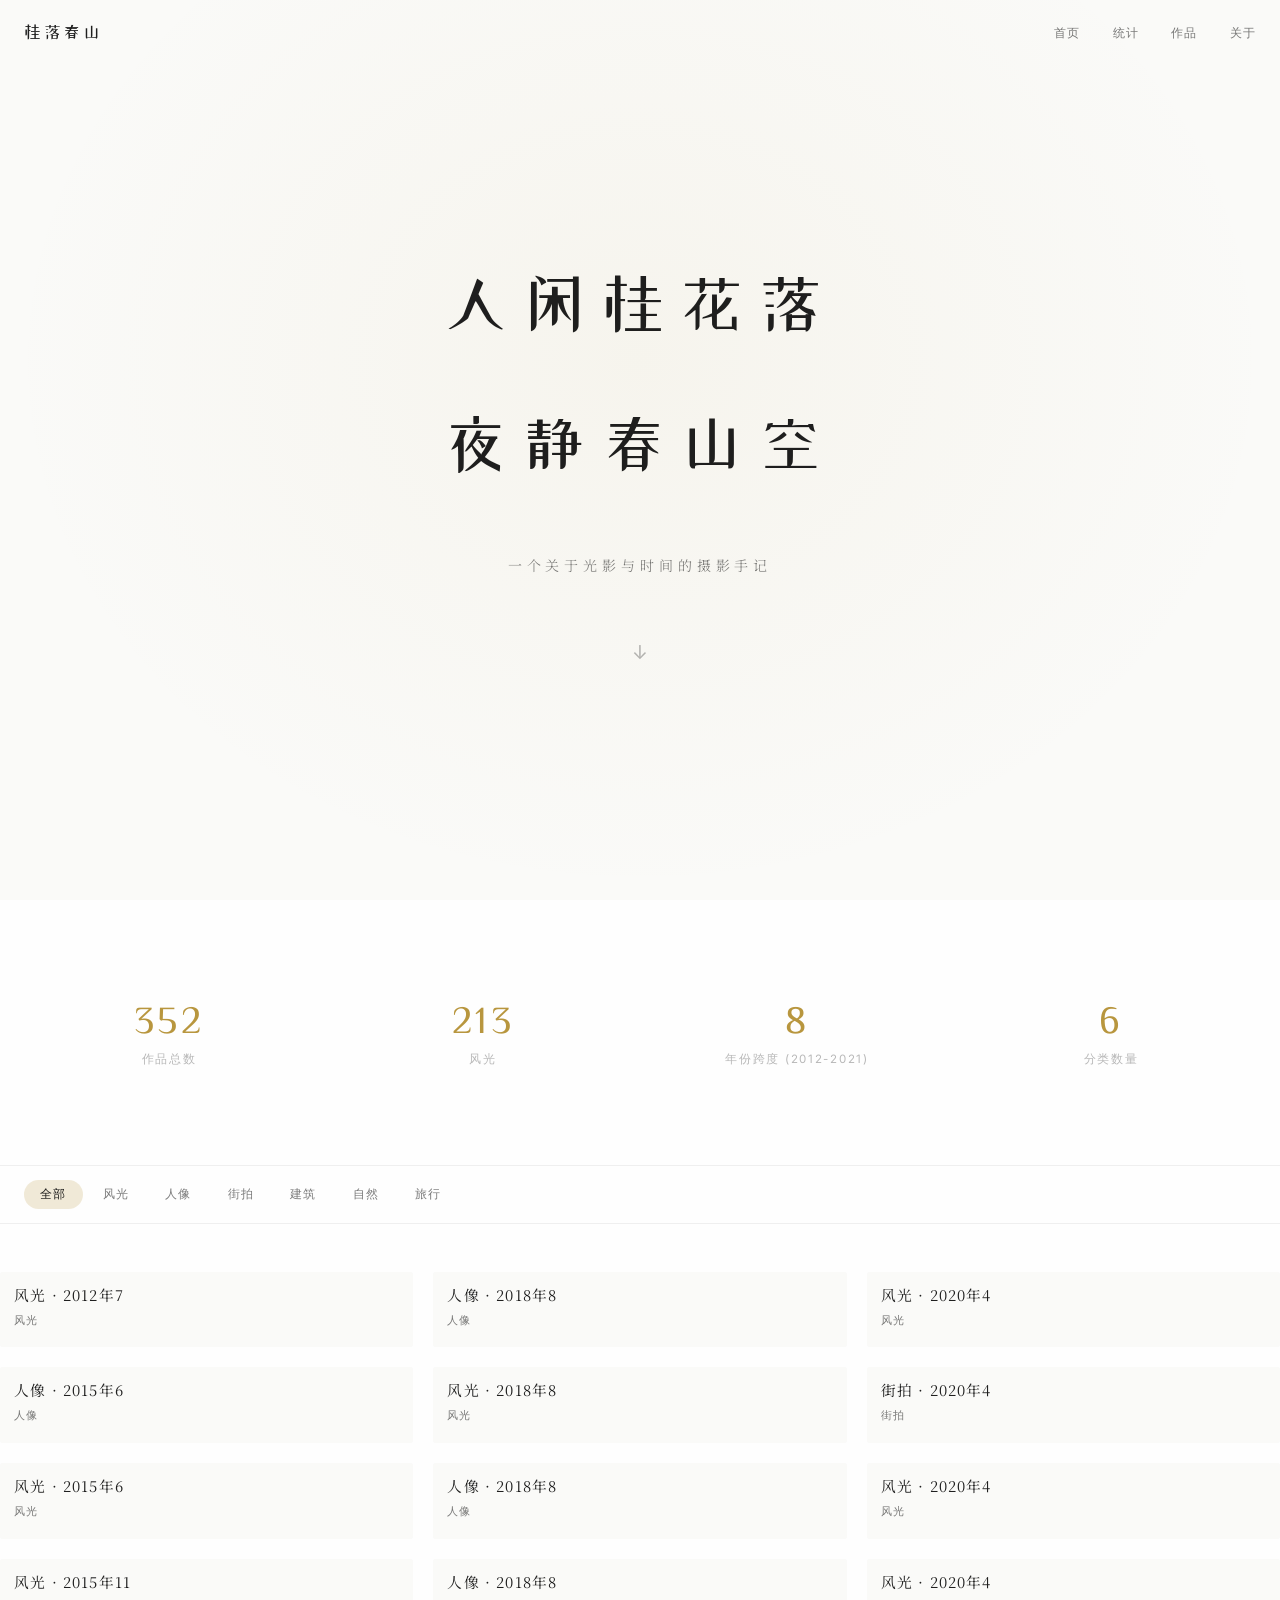
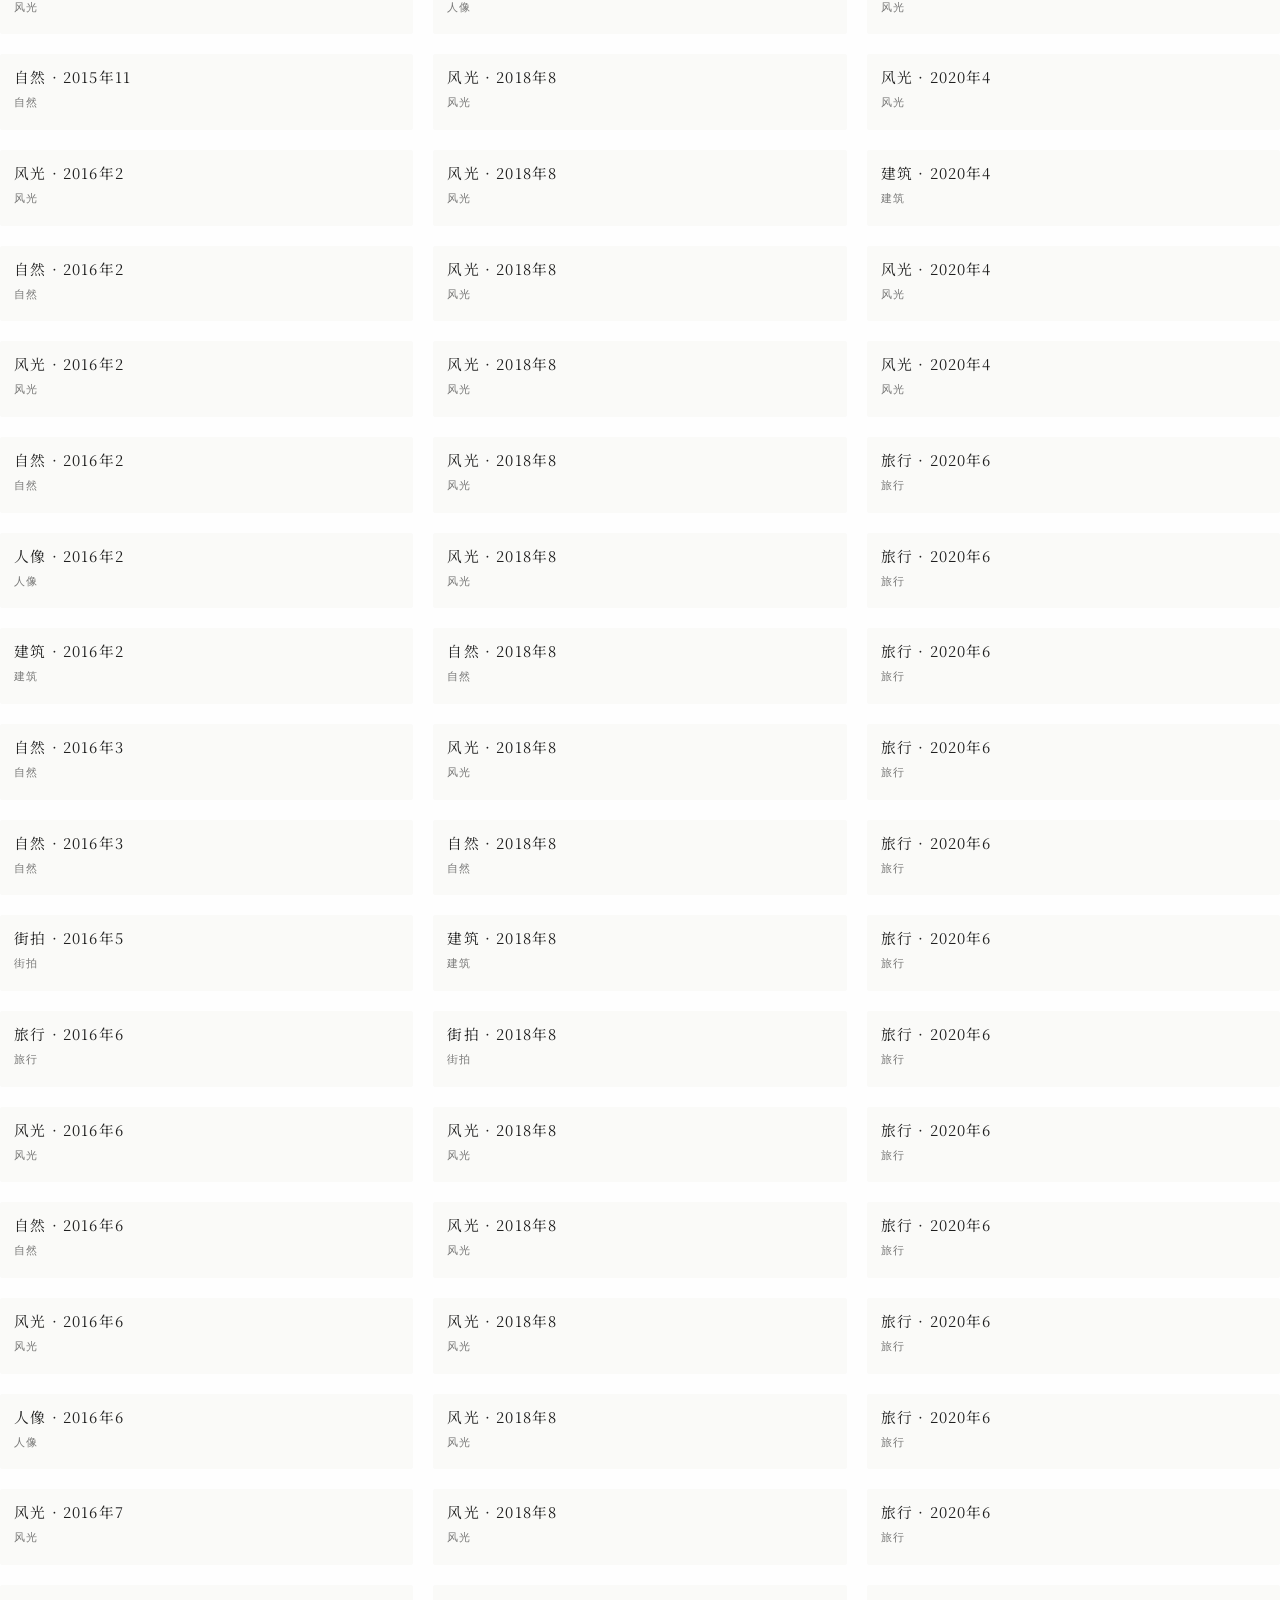
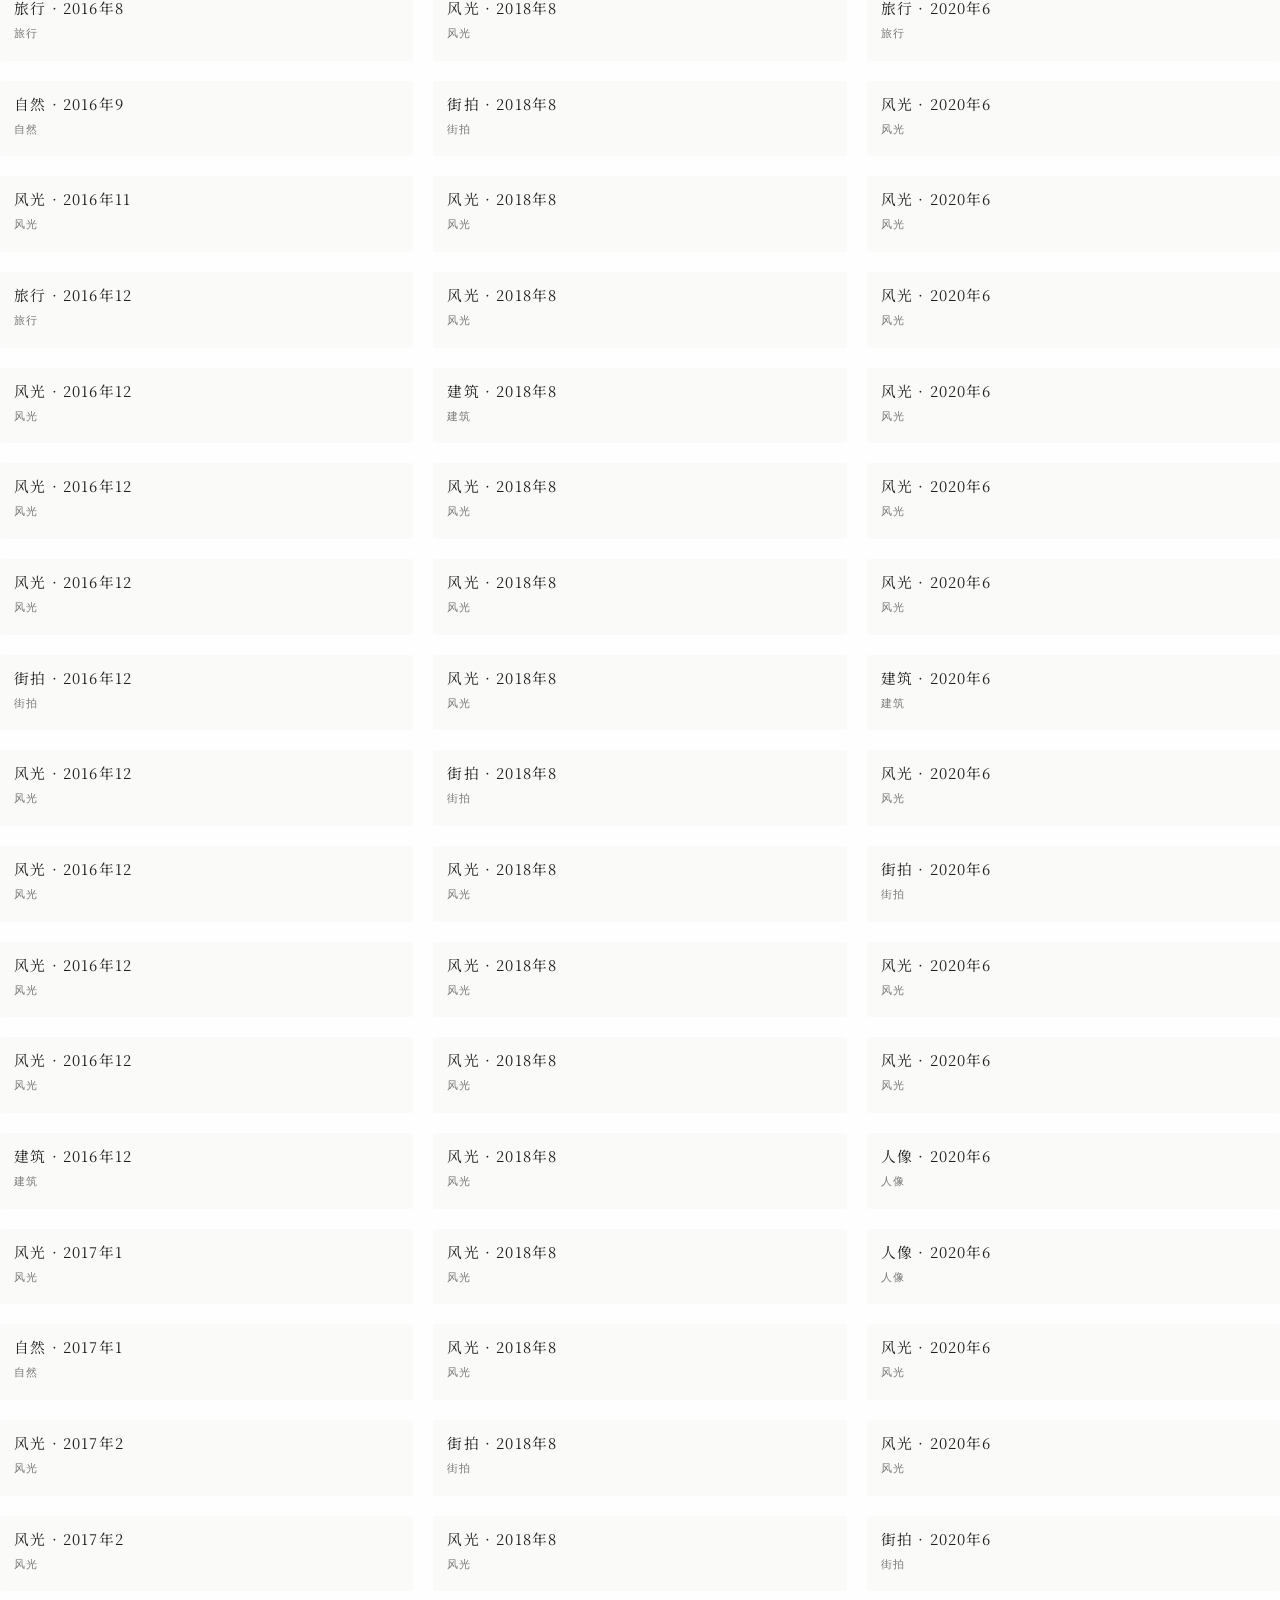
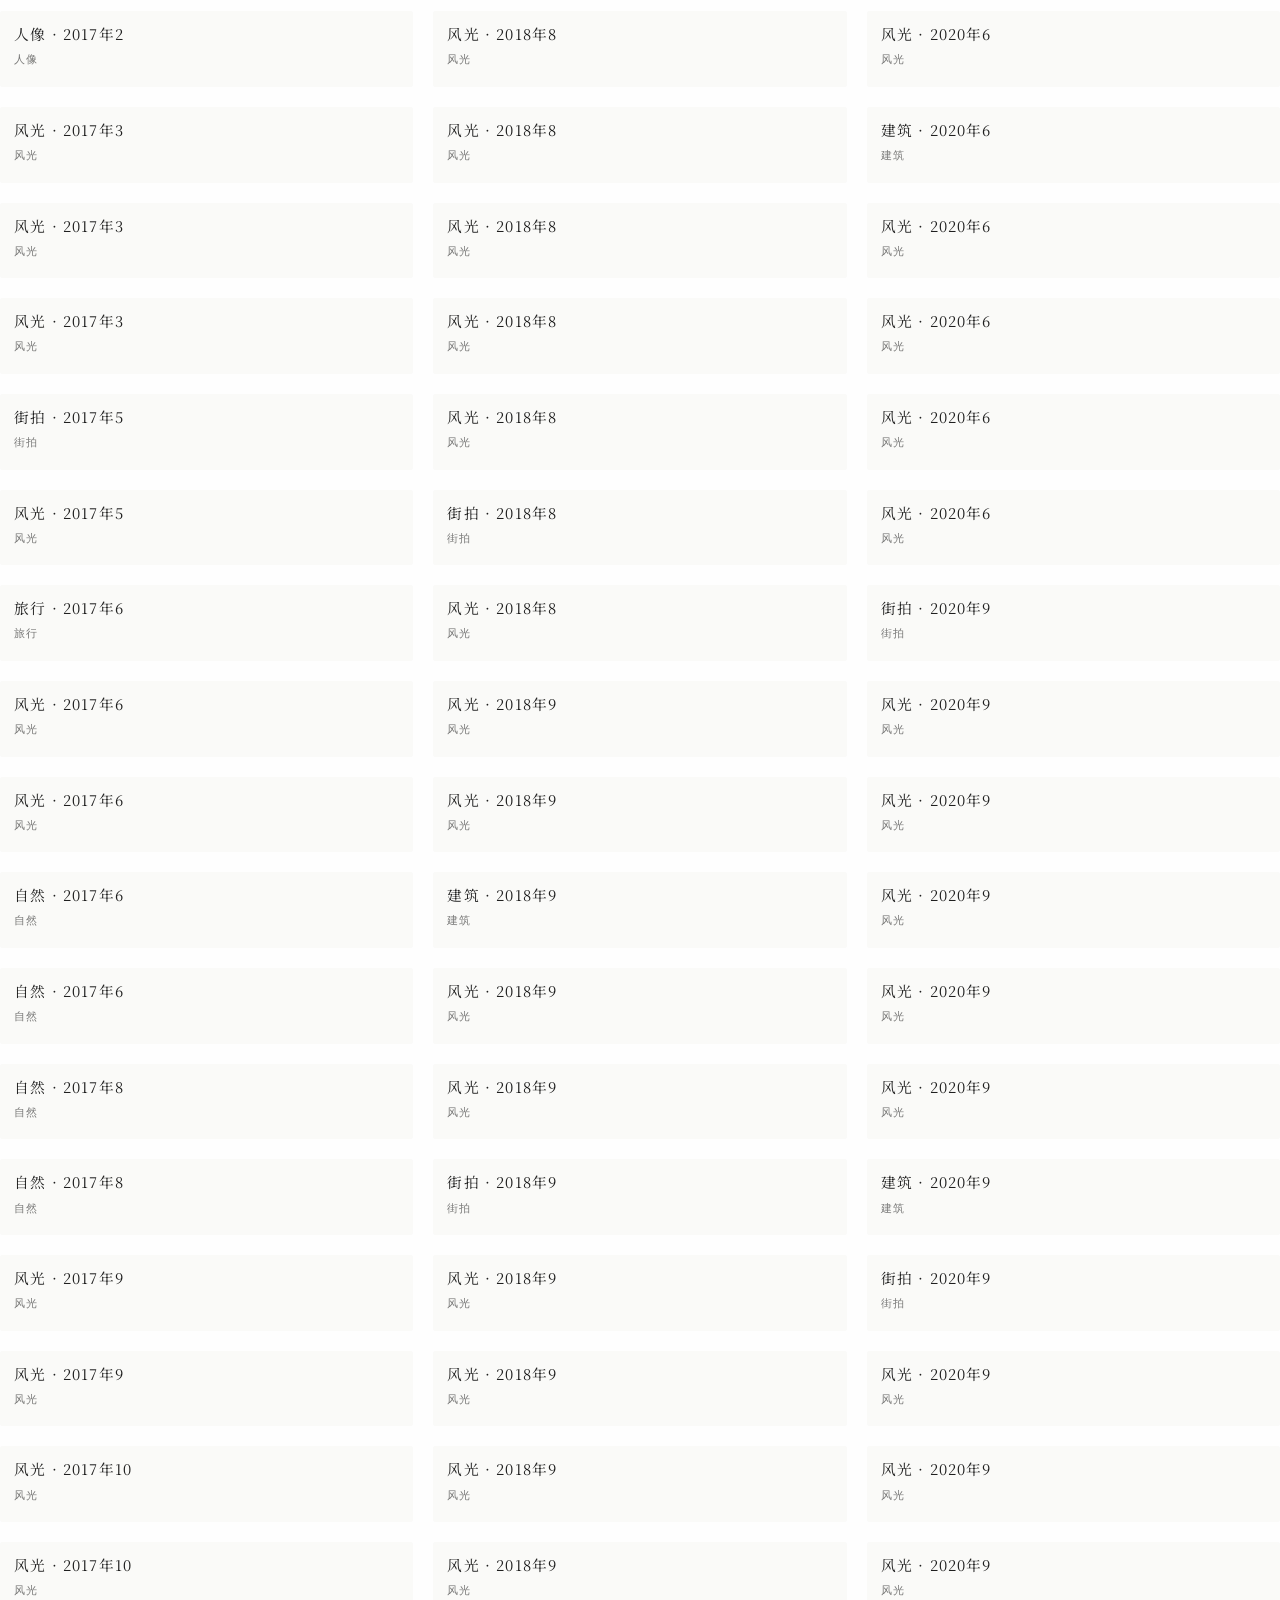
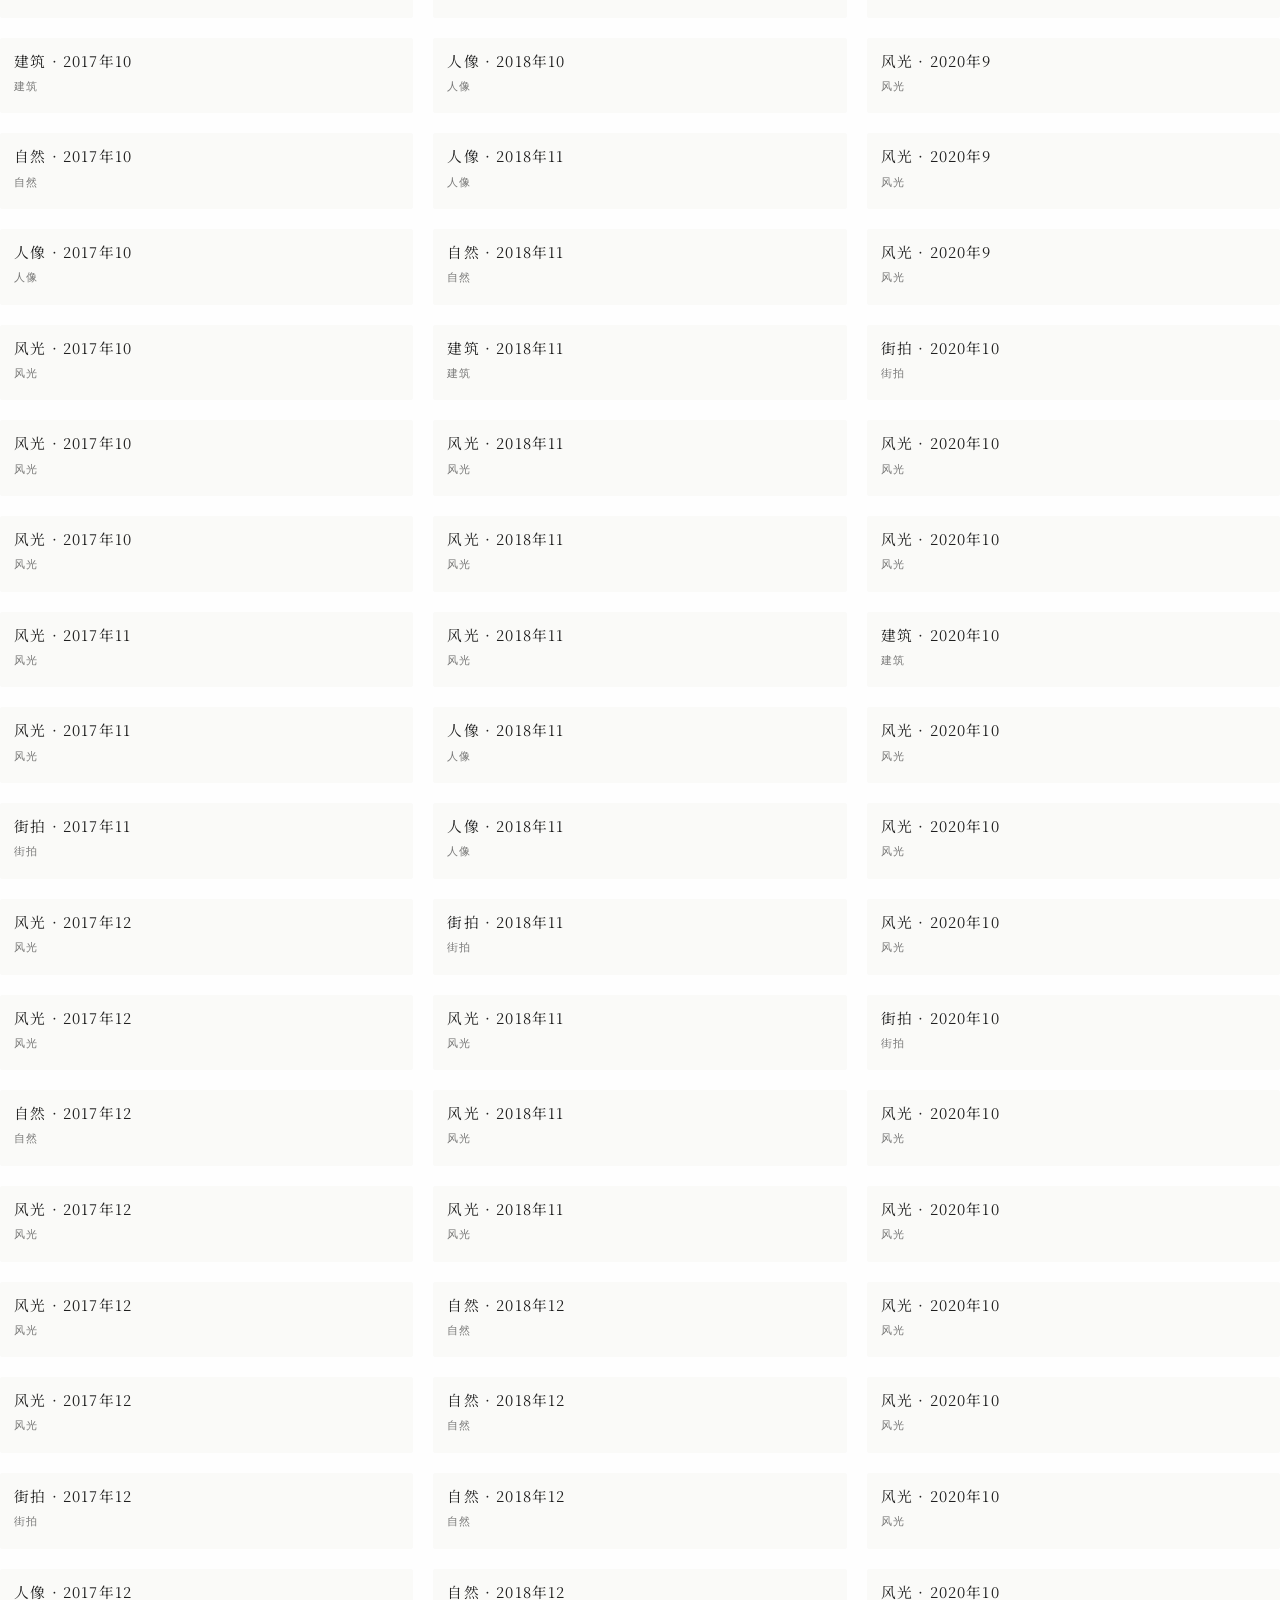
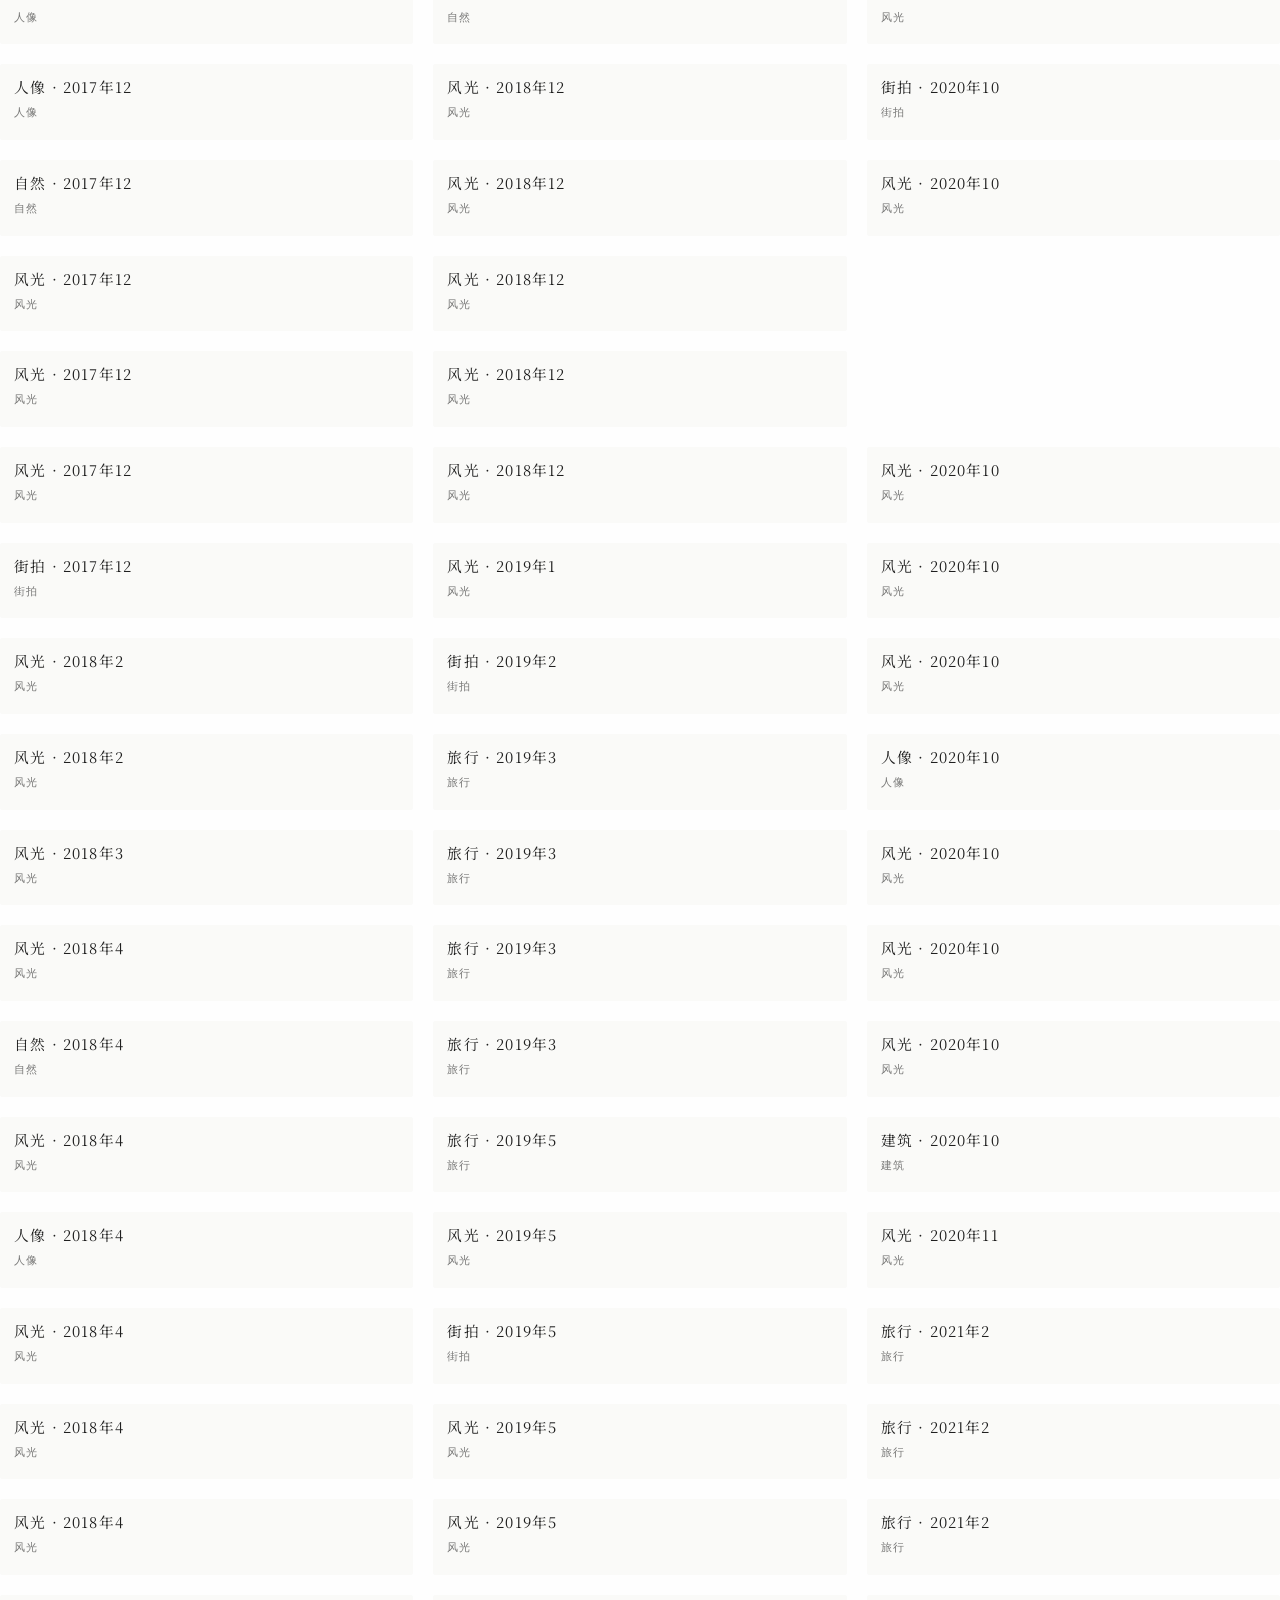
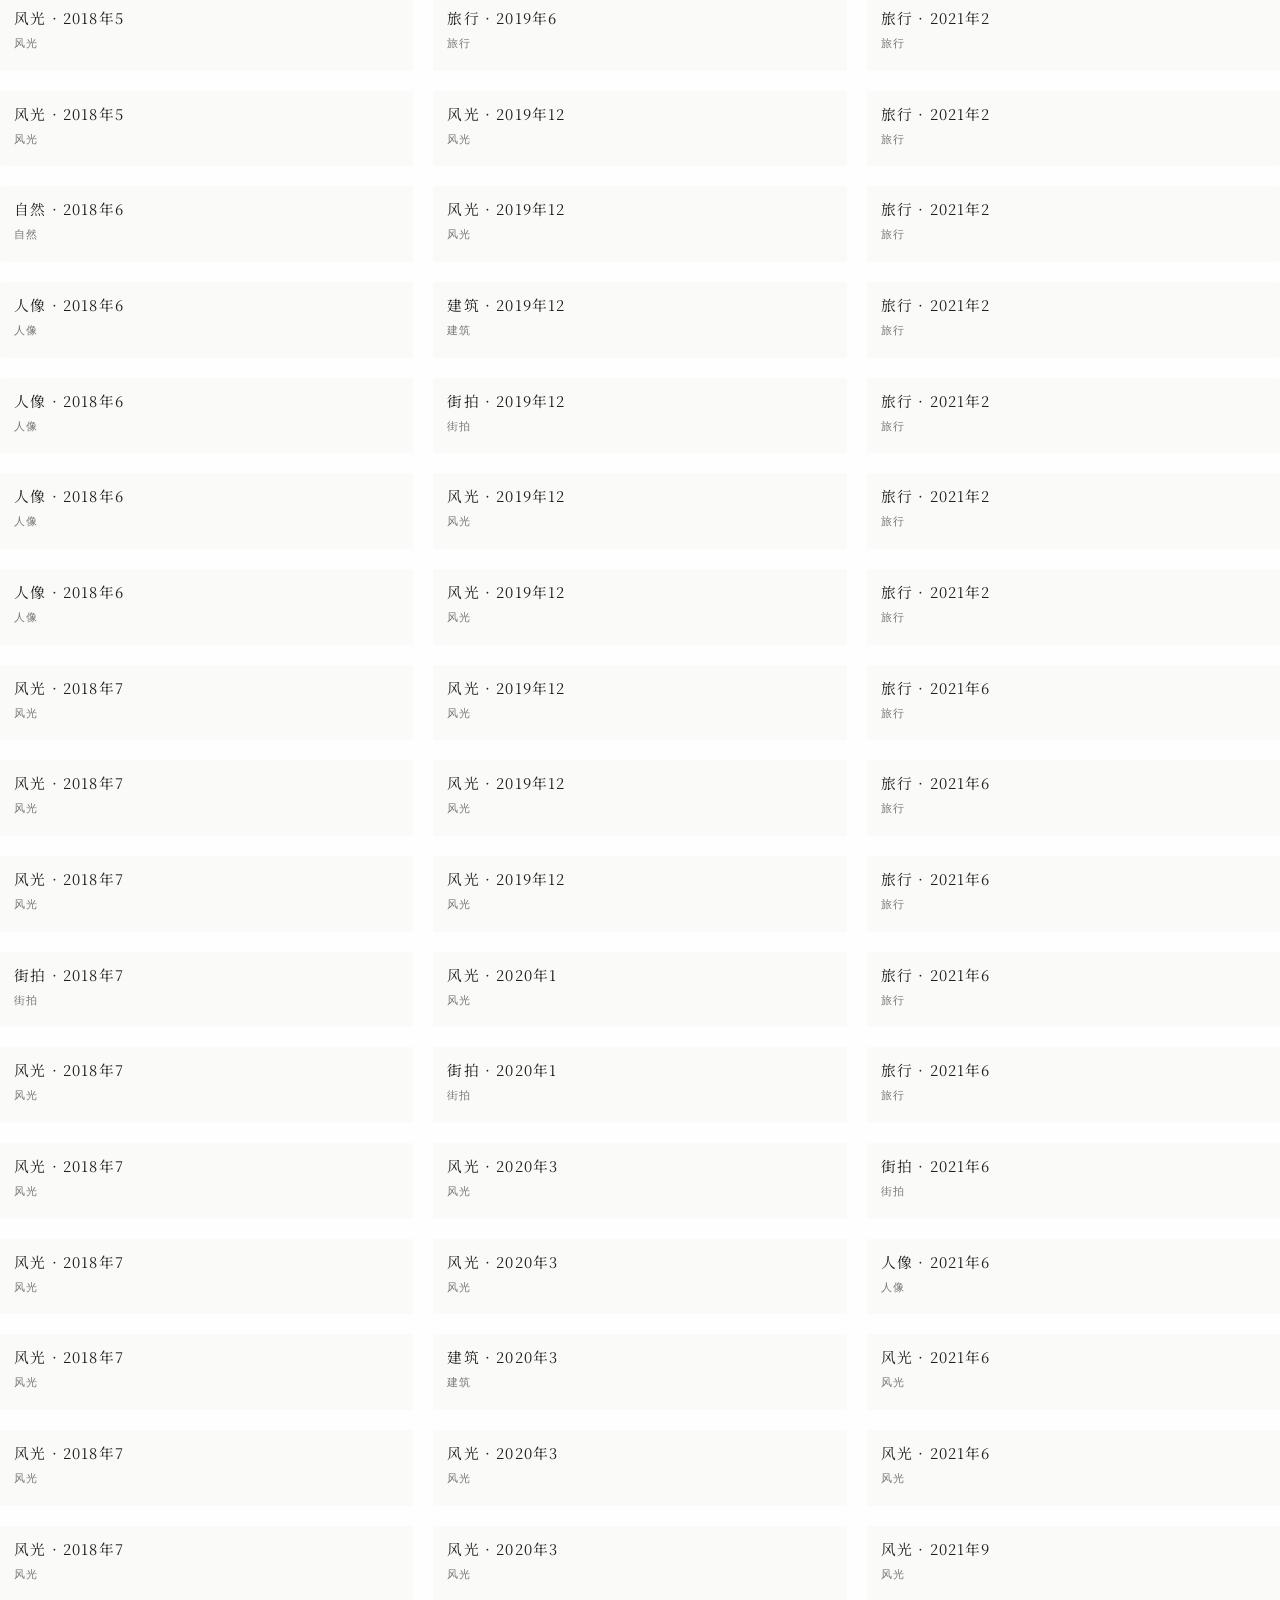
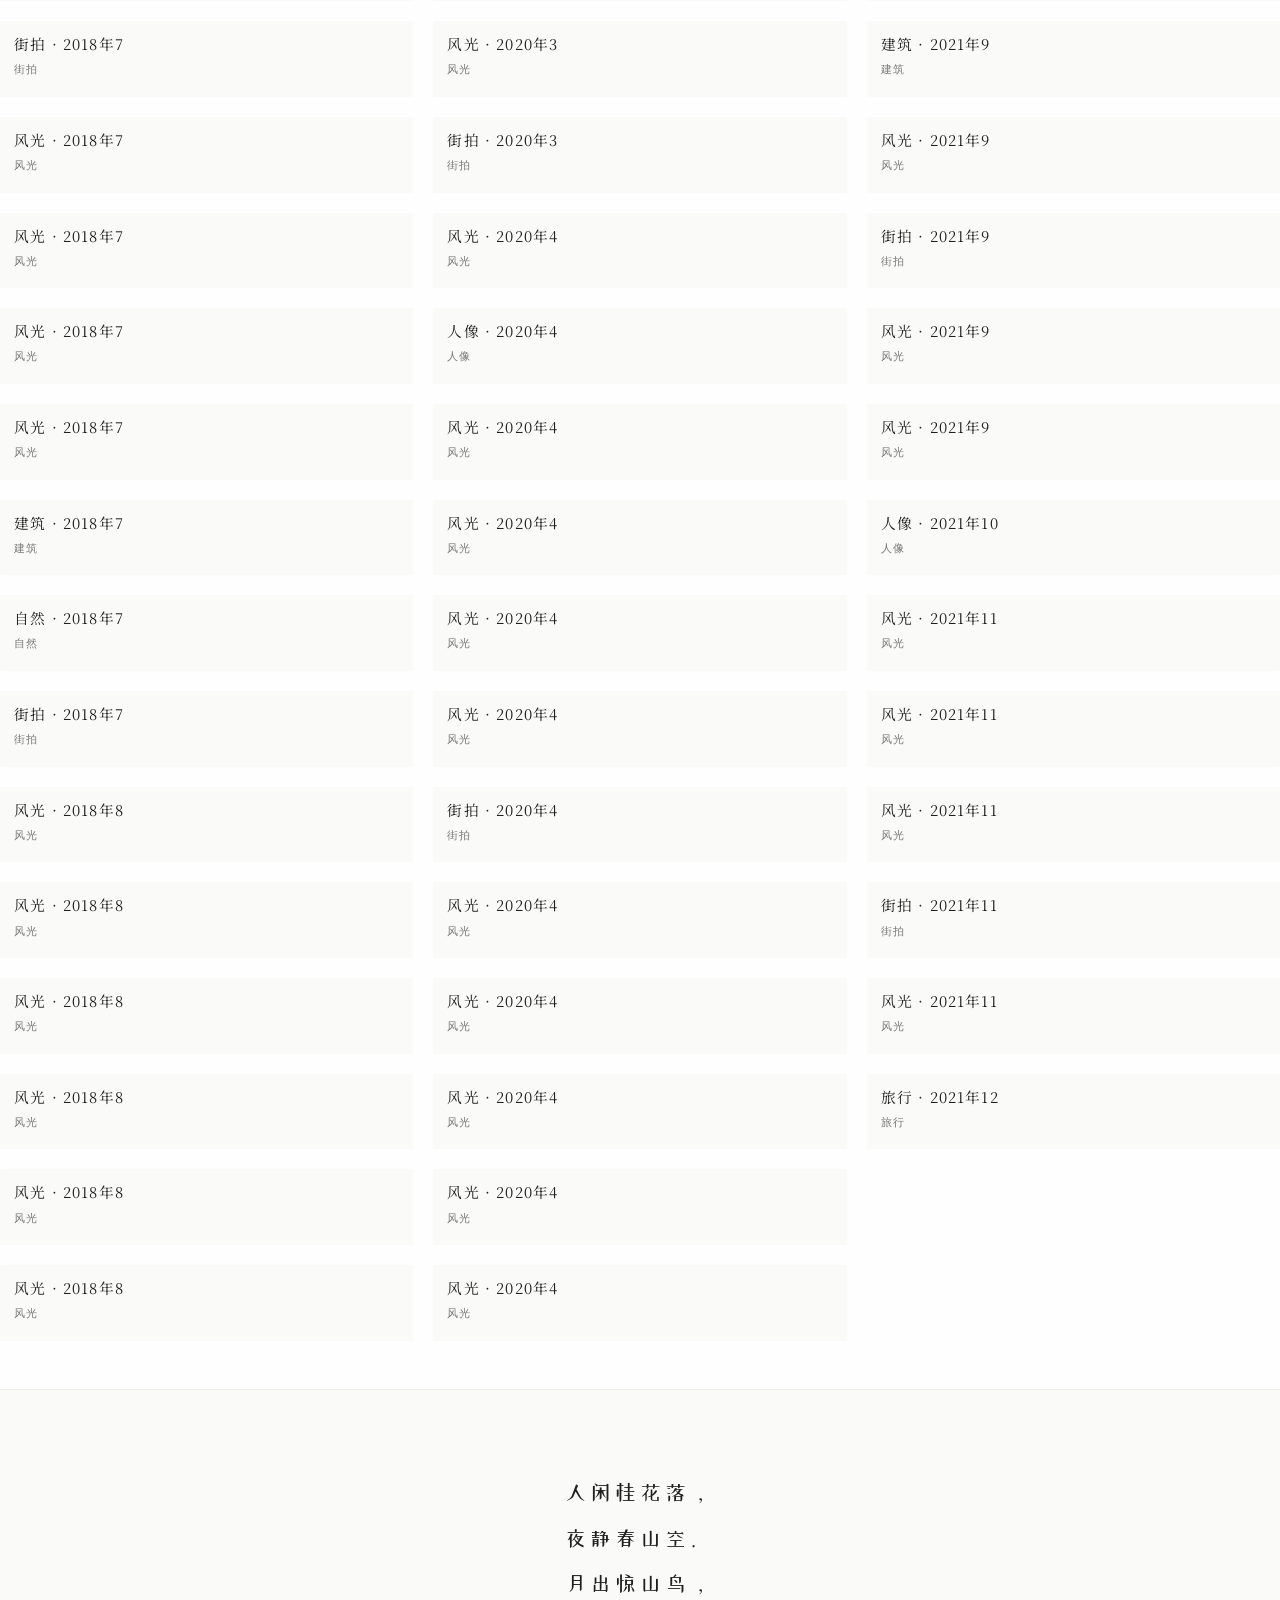
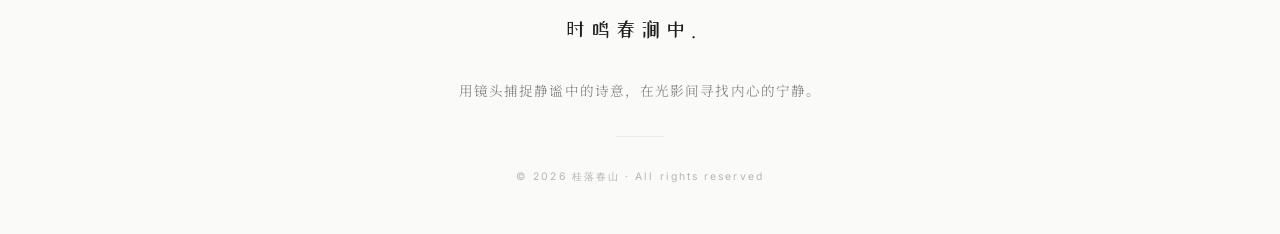
==== commit 833d73f5: "fix(lightbox): v6.0 — loading spinner + block right-nav while loading + preload all thumbnails" ====
--- a/index.html
+++ b/index.html
@@ -84,6 +84,7 @@
             <button class="lb-close" id="lbClose" aria-label="关闭">✕</button>
             <div class="lb-left">
                 <img src="" alt="" id="lbImg" class="lb-img">
+                <div class="lb-spinner" id="lbSpinner" aria-label="图片加载中"><div></div></div>
                 <button class="lb-nav lb-prev" id="lbPrev" aria-label="上一张">‹</button>
                 <button class="lb-nav lb-next" id="lbNext" aria-label="下一张">›</button>
             </div>
--- a/css/style.css
+++ b/css/style.css
@@ -335,7 +335,7 @@
     object-fit: contain; border-radius: var(--radius);
     user-select: none;
     -webkit-user-drag: none;
-    transition: transform var(--duration) var(--ease);
+    transition: transform var(--duration) var(--ease), opacity 0.3s var(--ease);
 }
 
 .lb-nav {
@@ -389,6 +389,35 @@
     line-height: 1.8; color: rgba(255,255,255,0.5);
 }
 
+
+/* Lightbox loading spinner */
+.lb-spinner {
+    position: absolute;
+    top: 50%; left: 50%;
+    transform: translate(-50%, -50%);
+    z-index: 5;
+    width: 28px; height: 28px;
+    display: none;
+}
+.lb-spinner.active { display: block; }
+.lb-spinner > div {
+    width: 100%; height: 100%;
+    border: 2.5px solid rgba(255, 255, 255, 0.2);
+    border-top-color: #ffffff;
+    border-radius: 50%;
+    animation: lb-spin 0.75s linear infinite;
+}
+@keyframes lb-spin { to { transform: rotate(360deg); } }
+
+.lb-img.loading-fade {
+    opacity: 0;
+    transition: opacity 0.35s var(--ease);
+}
+
+.lb-nav.disabled {
+    pointer-events: none;
+    opacity: 0.35;
+}
 /* ===== Footer ===== */
 .footer {
     text-align: center;
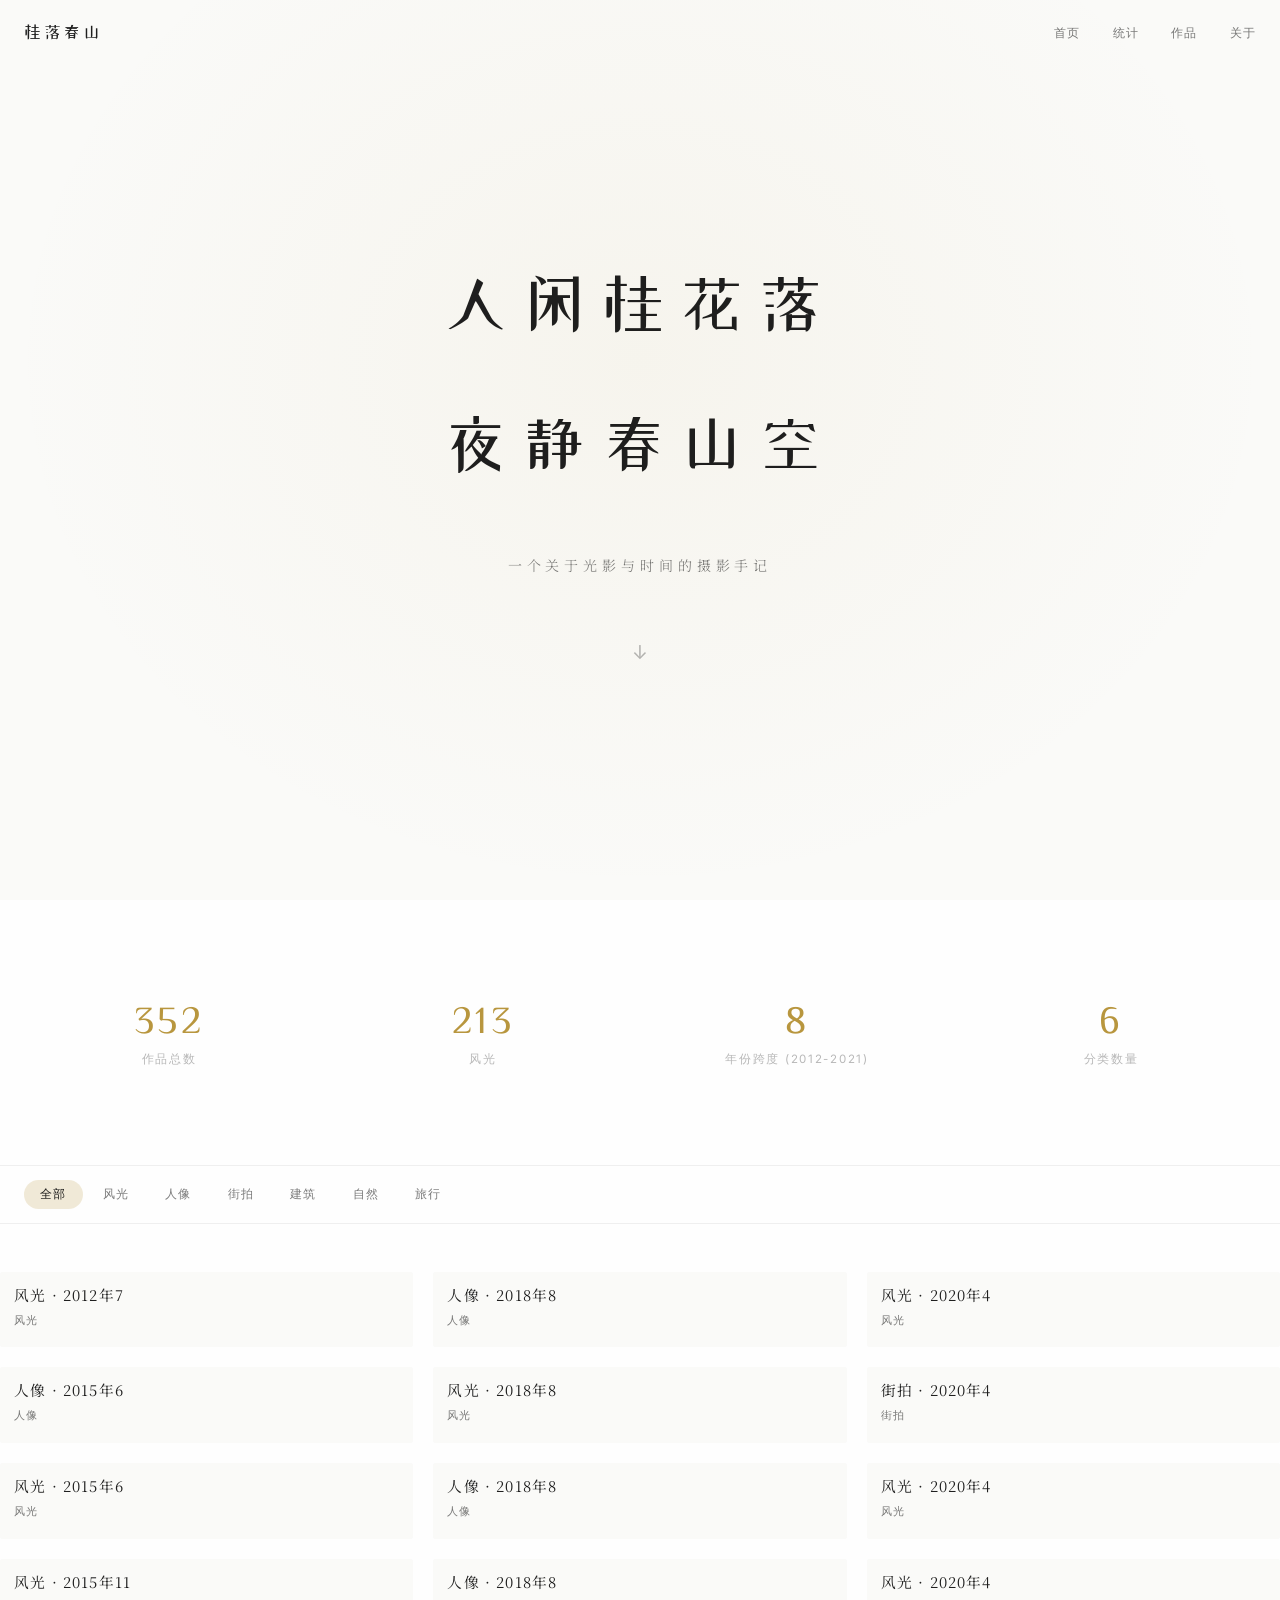
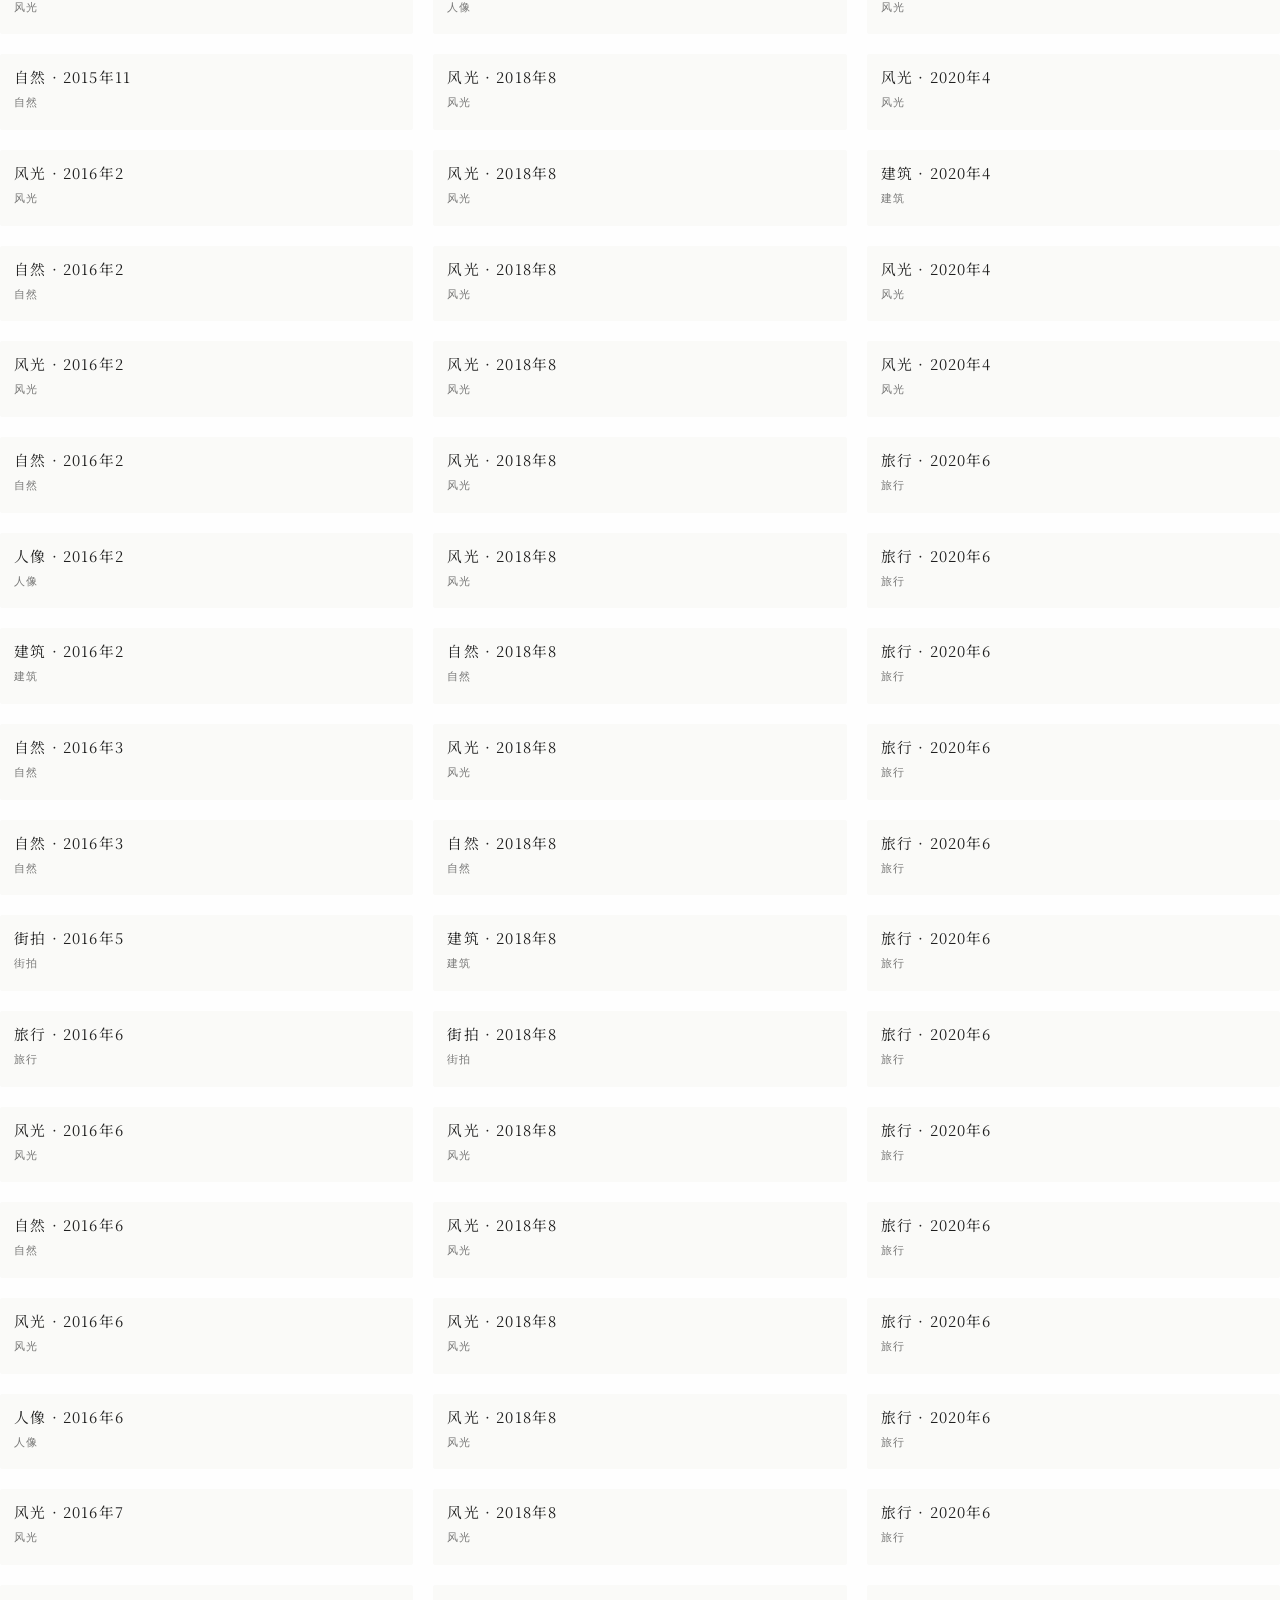
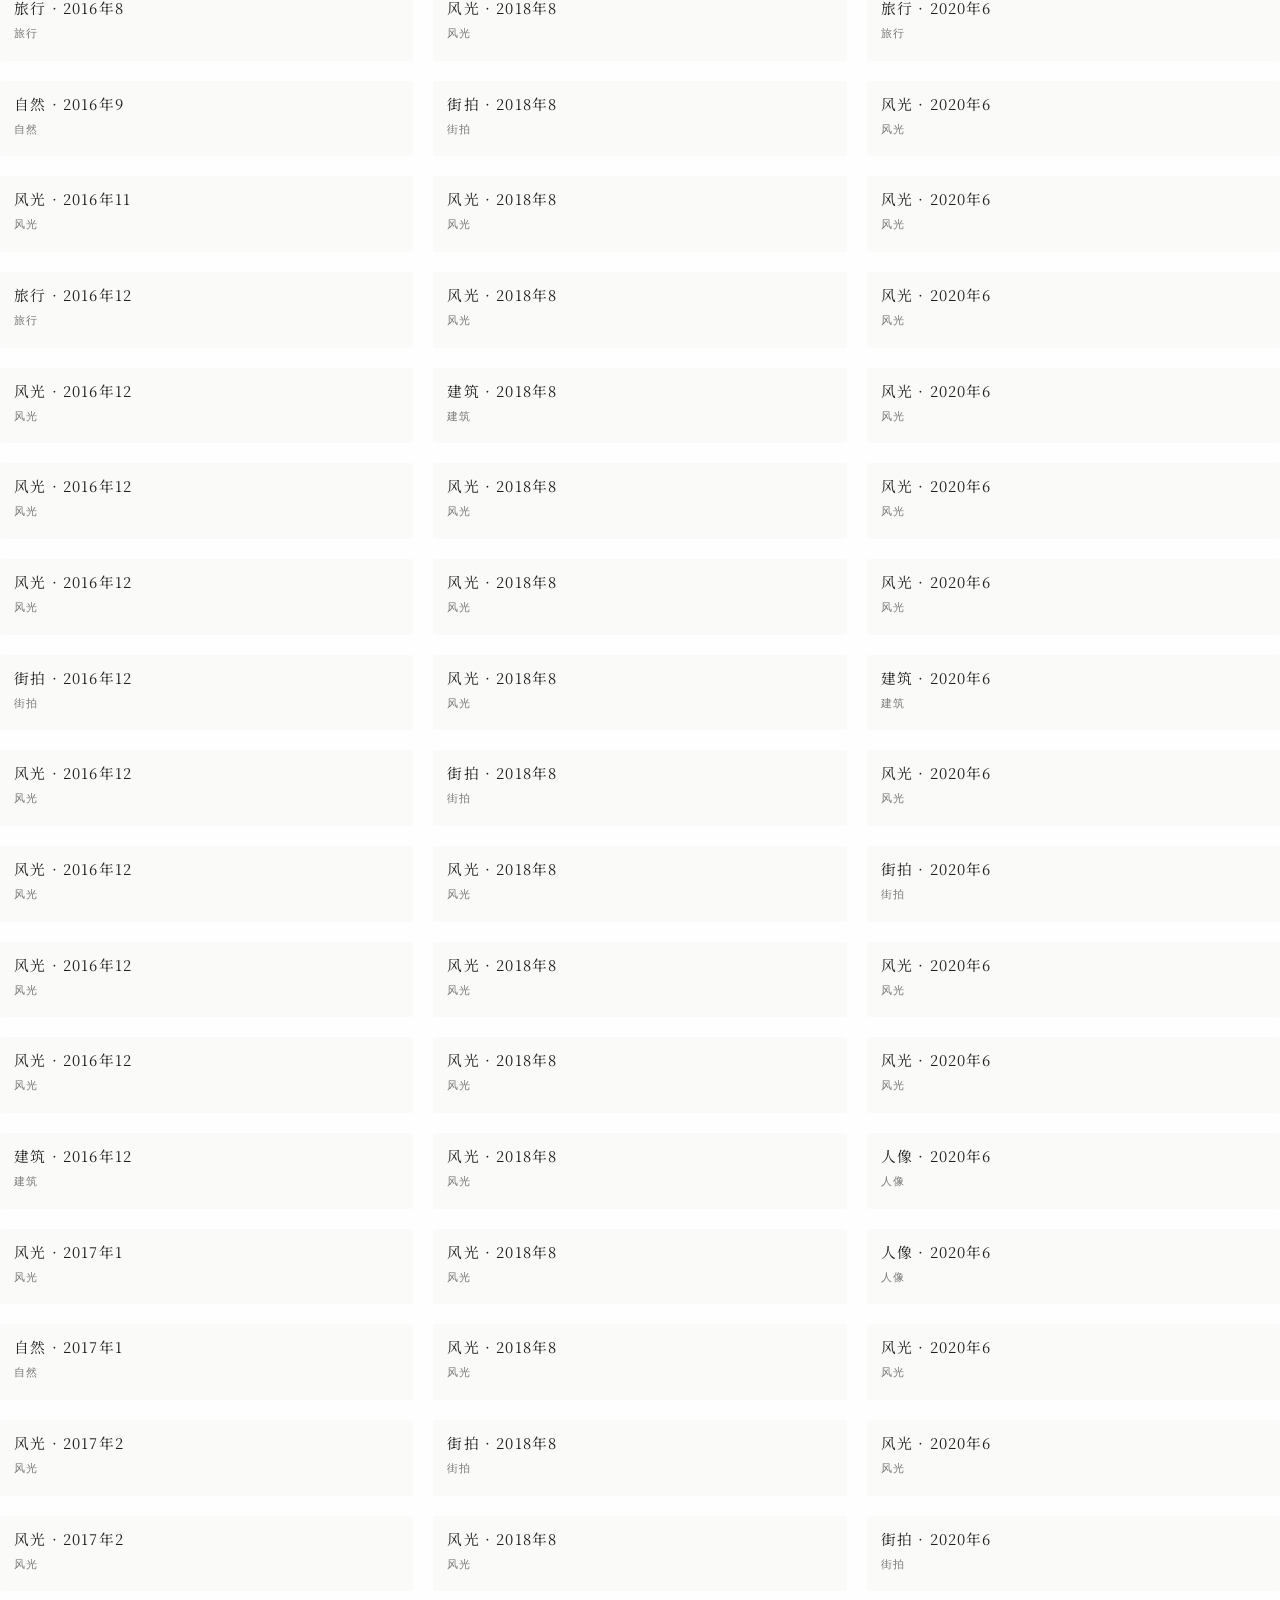
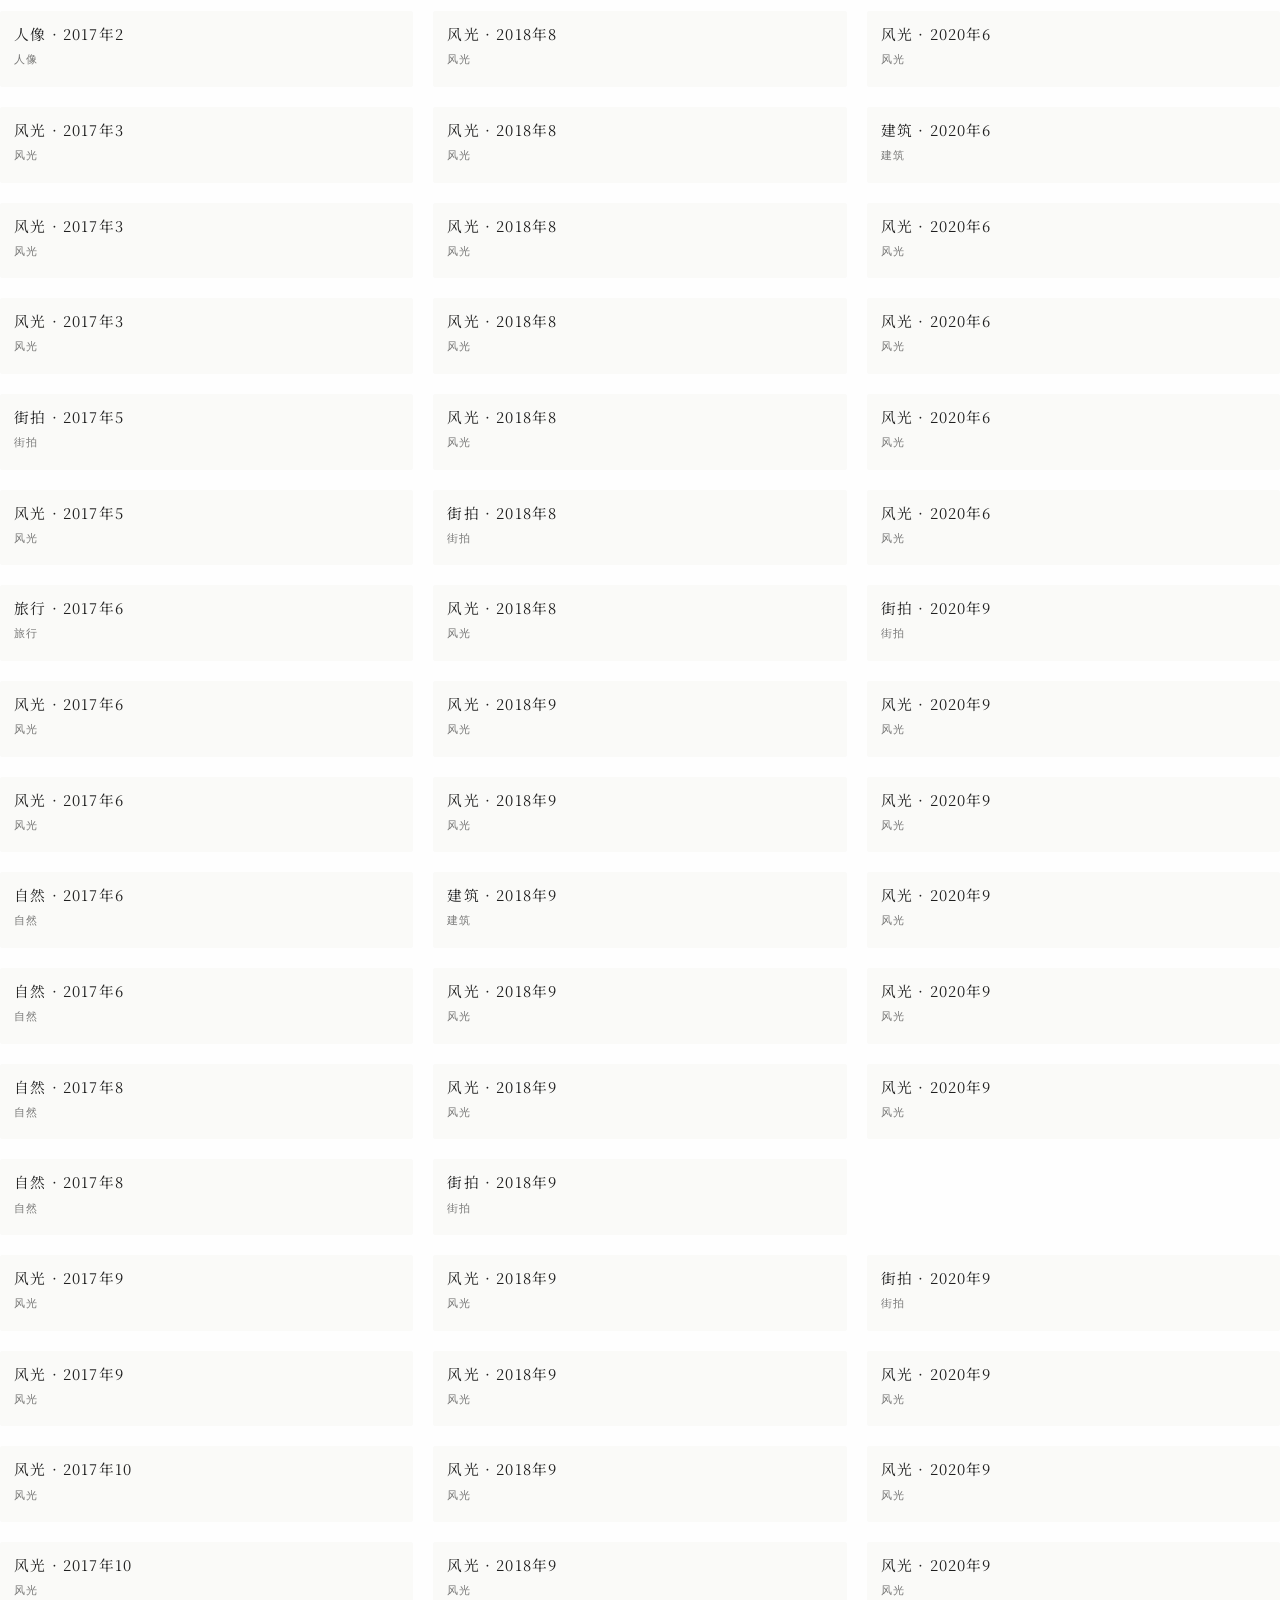
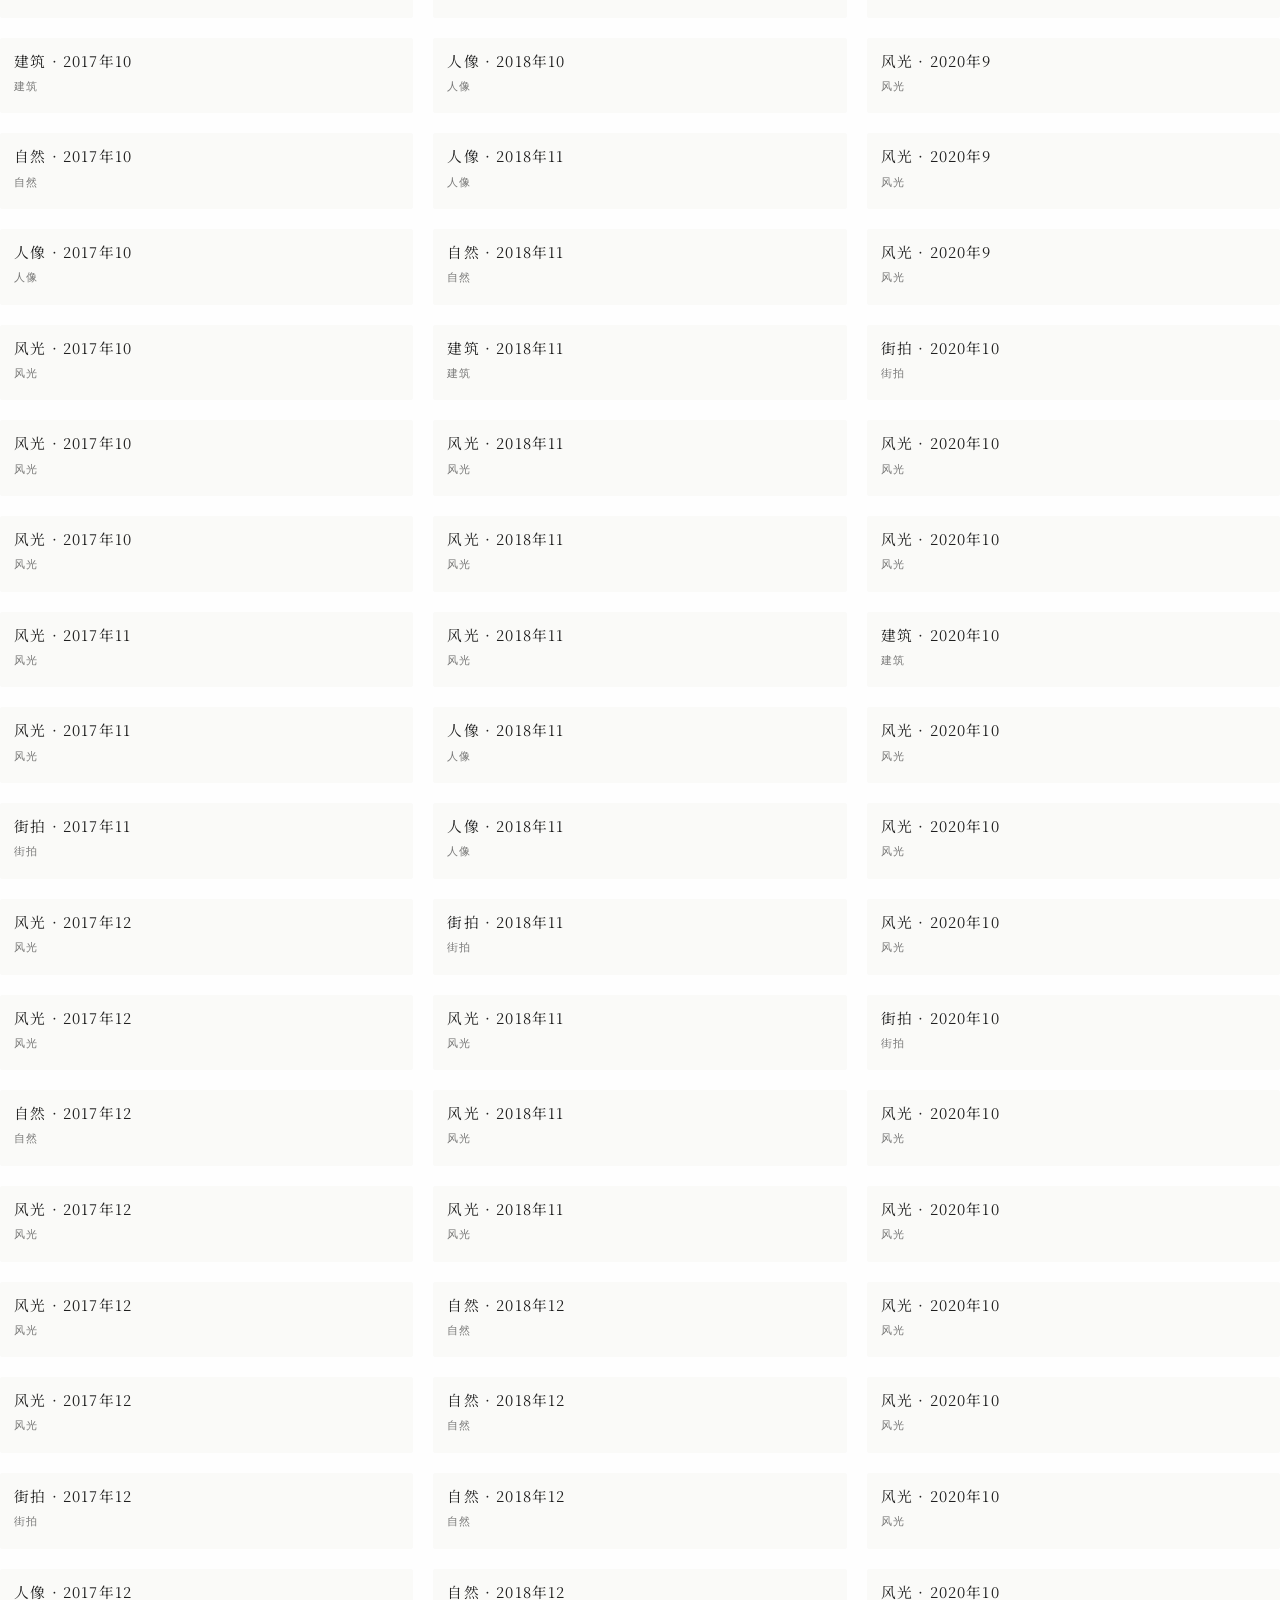
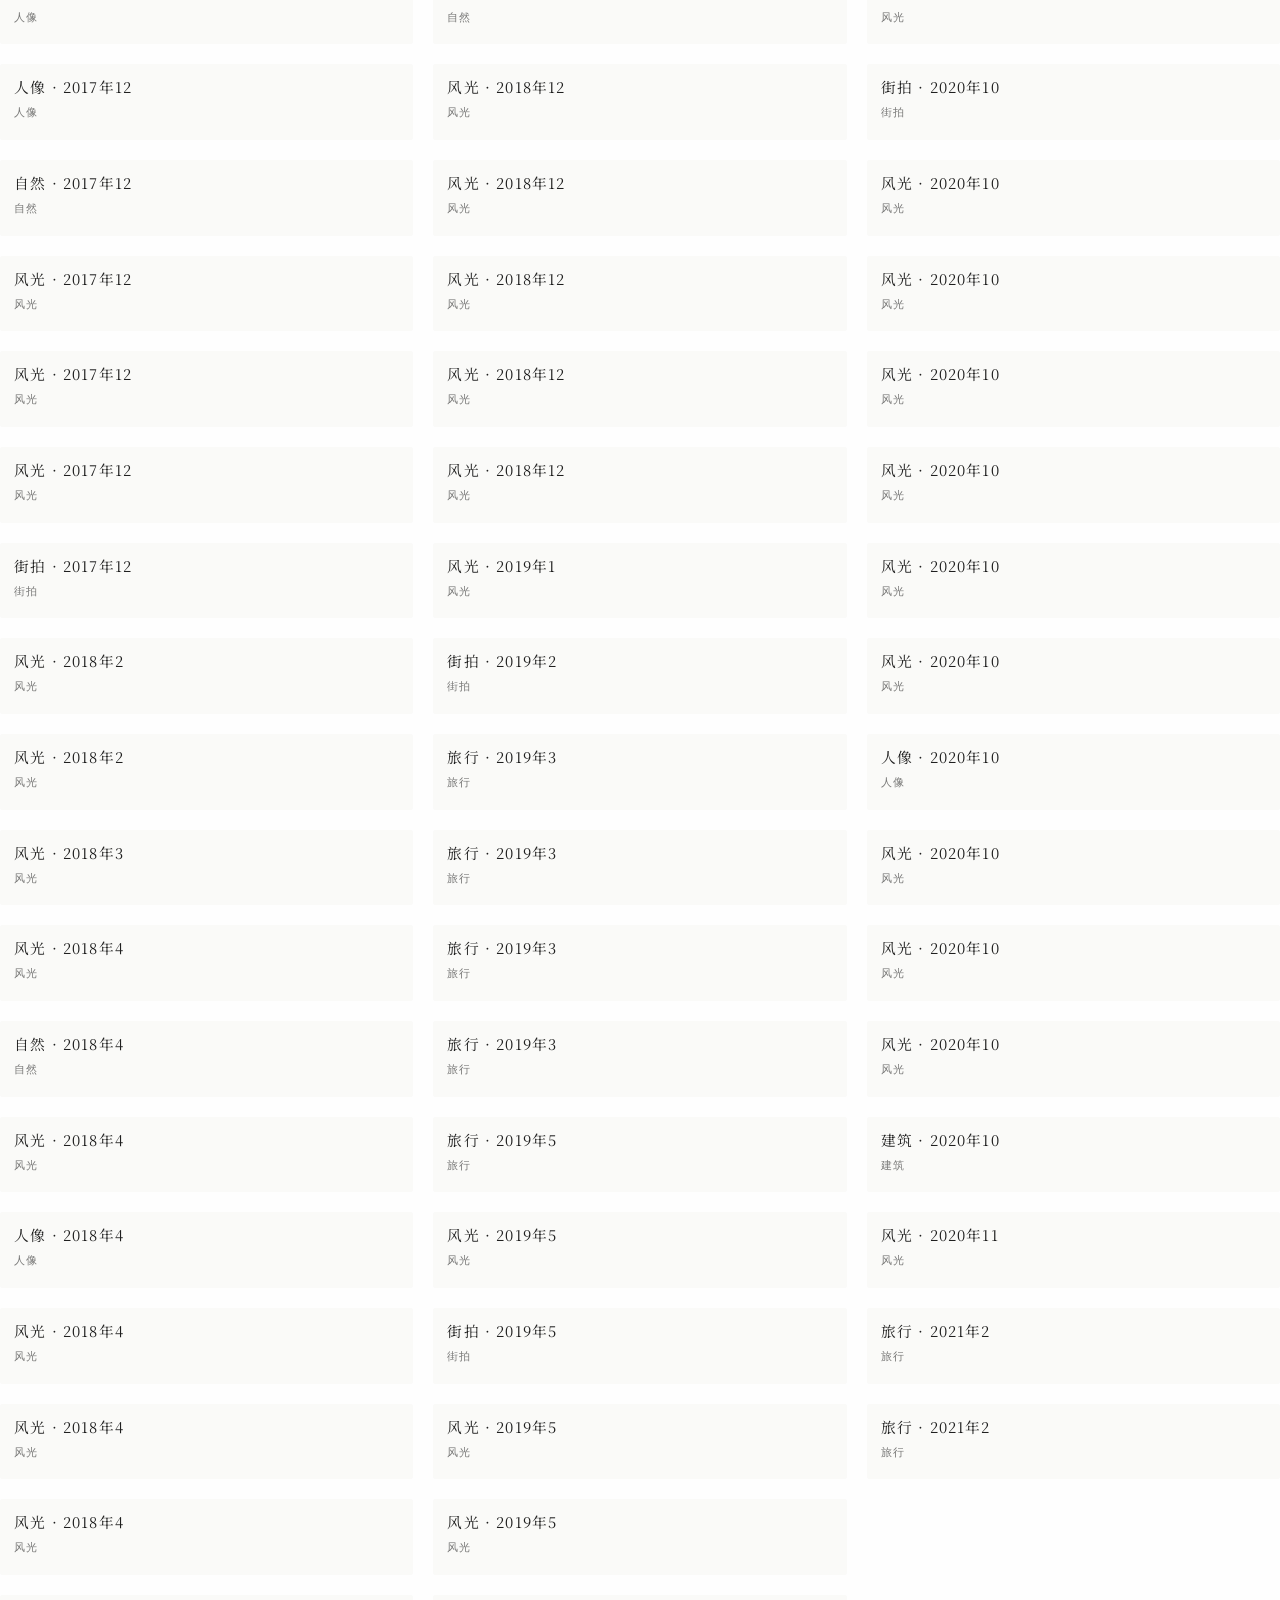
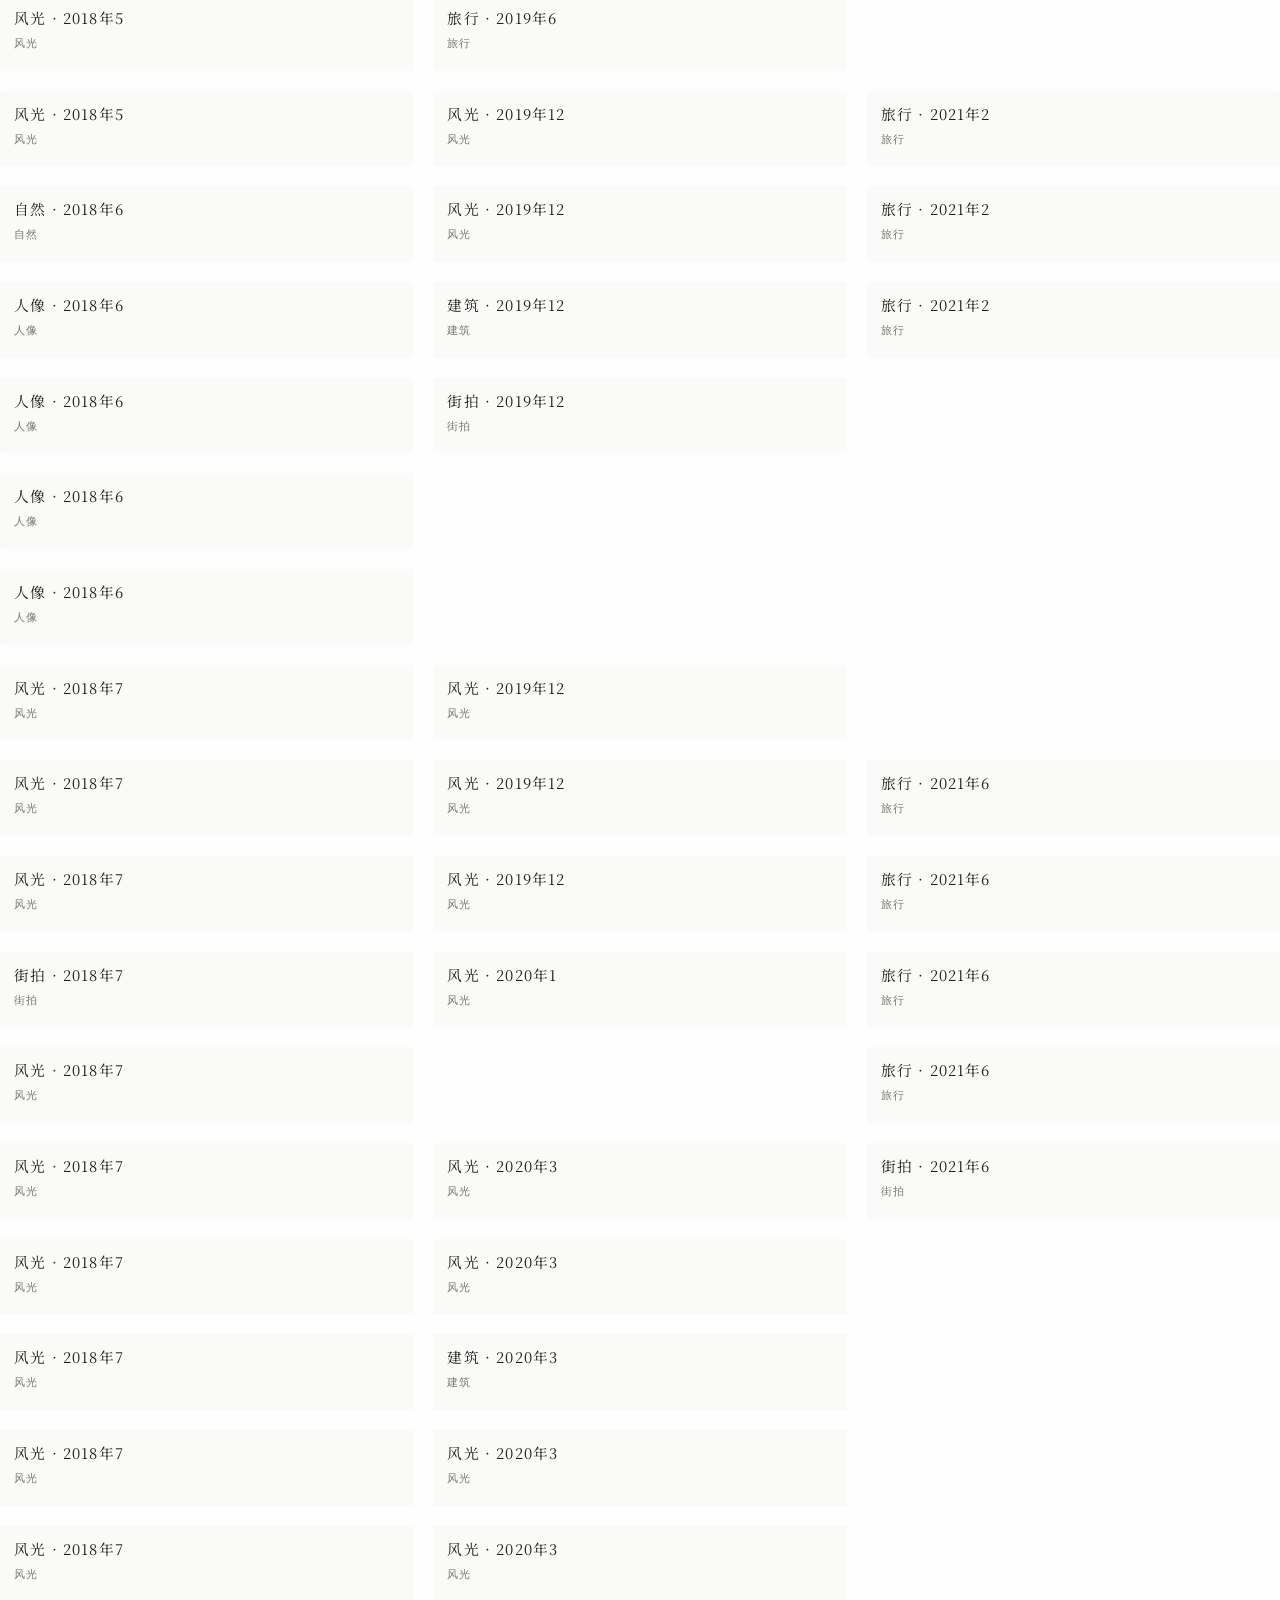
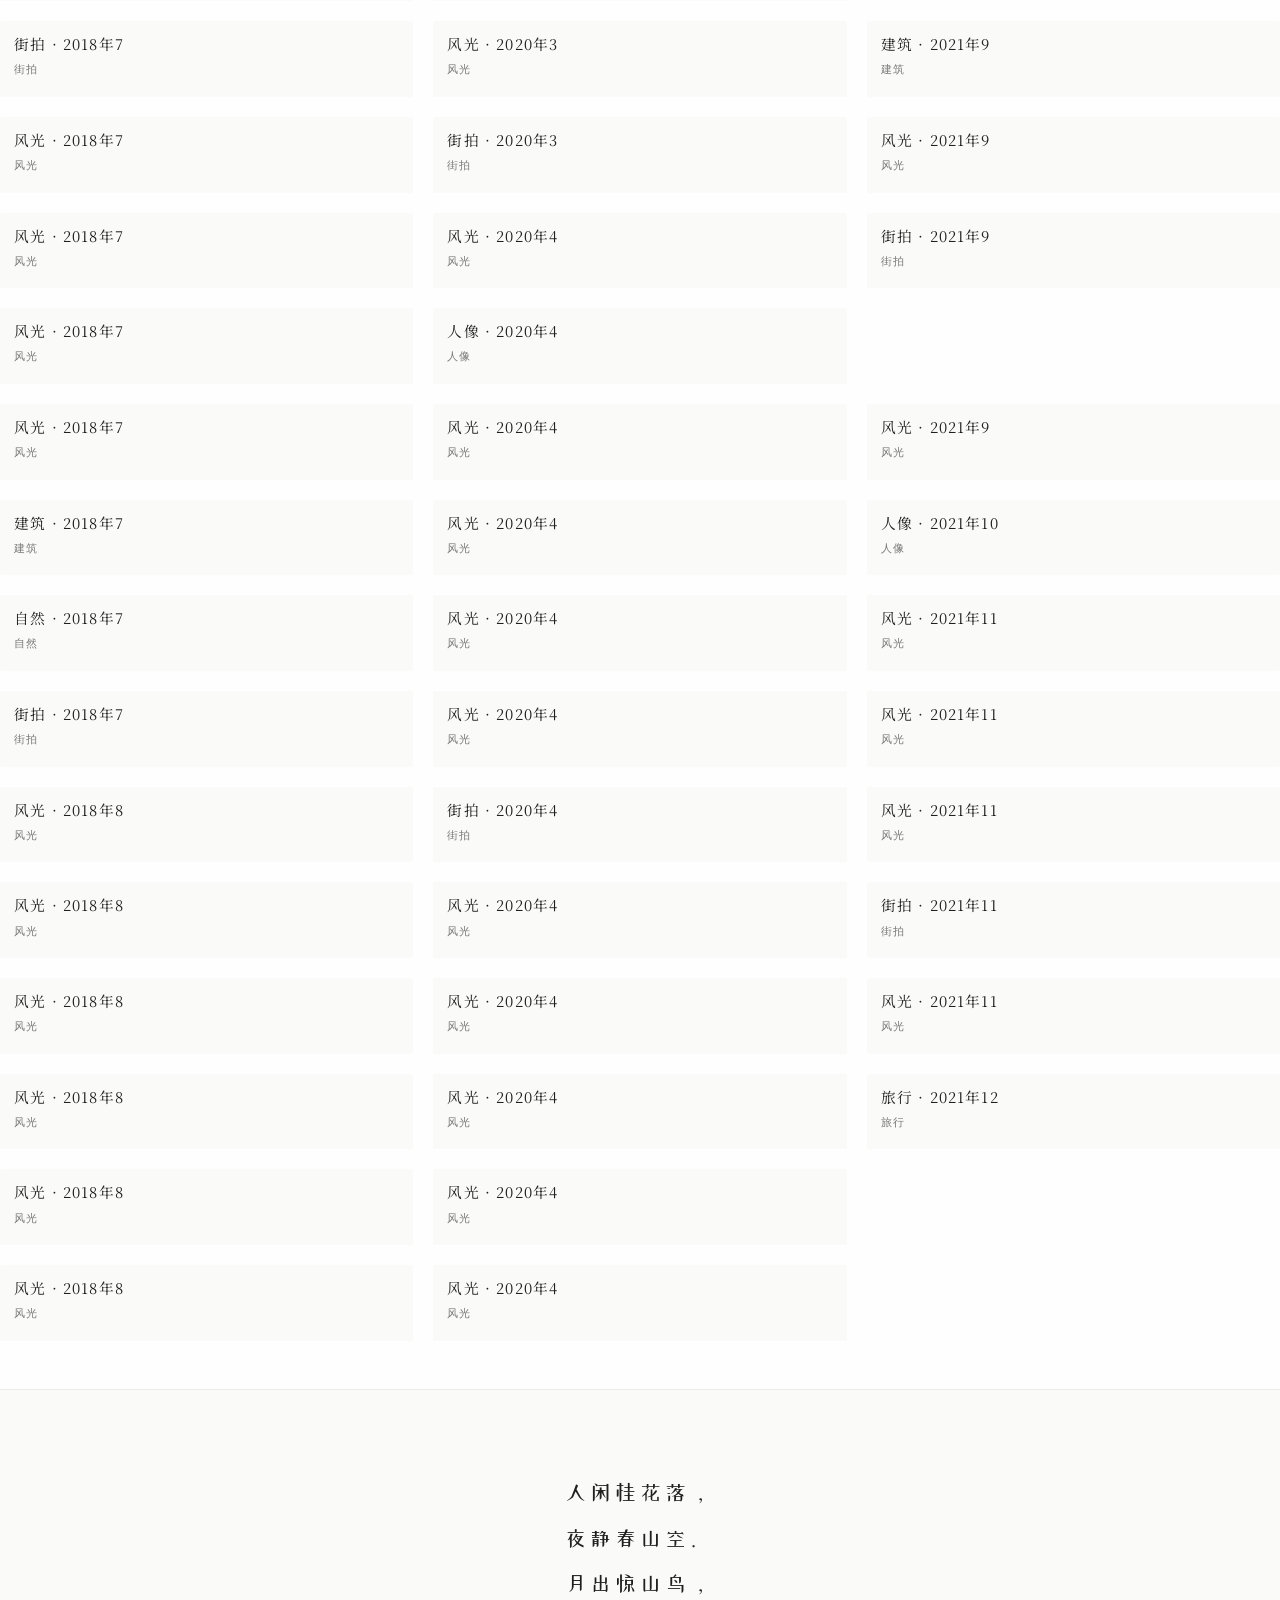
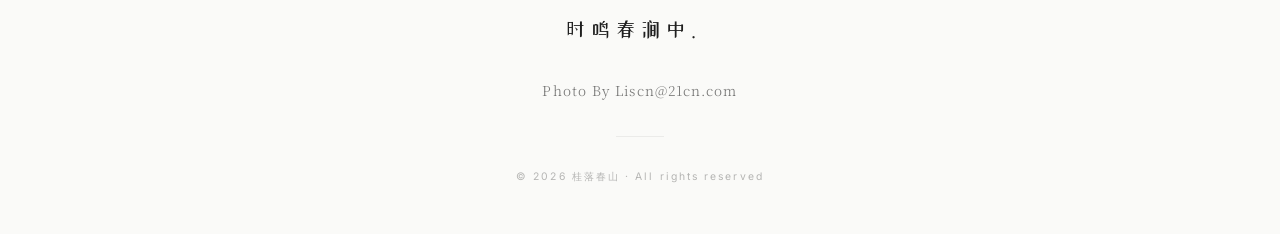
==== commit 3b3dac8e: "docs: footer text change + SEO optimization (meta, og, schema.org, robots, sitemap)" ====
--- a/index.html
+++ b/index.html
@@ -3,19 +3,31 @@
 <head>
     <meta charset="UTF-8">
     <meta name="viewport" content="width=device-width, initial-scale=1.0">
-    <title>桂落春山 · 摄影作品集</title>
-    <meta name="description" content="人闲桂花落，夜静春山空 — 一个关于光影与时间的摄影手记">
+    <title>桂落春山 · Liscn摄影作品集 - 风光人像街拍建筑旅行摄影</title>
+    <meta name="description" content="桂落春山 Liscn摄影作品集 - 风光、人文、街拍、建筑、自然、旅行题材原创摄影作品。" />
     <meta name="theme-color" content="#FAFAF8">
     
     <meta property="og:type" content="website">
     <meta property="og:title" content="桂落春山 · 摄影作品集">
-    <meta property="og:description" content="人闲桂花落，夜静春山空 — 一个关于光影与时间的摄影手记">
+    <meta property="og:description" content="桂落春山 Liscn摄影作品集 - 风光、人文、街拍、建筑、自然、旅行题材原创摄影作品">
     <meta property="og:locale" content="zh_CN">
     
     <link rel="preconnect" href="https://fonts.googleapis.com">
     <link rel="preconnect" href="https://fonts.loli.net" crossorigin>
     <link href="https://fonts.loli.net/css2?family=Inter:wght@300;400;500&family=Noto+Serif+SC:wght@300;400;500&family=ZCOOL+XiaoWei&display=swap" rel="stylesheet">
     
+    
+<!-- SEO -->
+<meta name="author" content="Liscn">
+<meta name="keywords" content="桂落春山,摄影作品集,摄影艺术,Liscn,风光摄影,人像摄影,街拍,建筑摄影,自然摄影,旅行摄影">
+<link rel="canonical" href="https://46832632.github.io/photo-portfolio/">
+<meta name="twitter:card" content="summary_large_image">
+<meta name="twitter:title" content="桂落春山 · Liscn摄影作品集">
+<meta name="twitter:description" content="桂落春山 Liscn摄影作品集 - 风光、人文、街拍、建筑、自然、旅行题材摄影作品">
+<meta property="og:url" content="https://46832632.github.io/photo-portfolio/">
+<script type="application/ld+json">{"@context":"https://schema.org","@type":"Person","name":"Liscn","url":"https://46832632.github.io/photo-portfolio/","jobTitle":"Photographer","description":"摄影师 - 桂落春山摄影作品集"}</script>
+<script type="application/ld+json">{"@context":"https://schema.org","@type":"WebSite","name":"桂落春山 · Liscn摄影作品集","url":"https://46832632.github.io/photo-portfolio/","potentialAction":{"@type":"SearchAction","target":"https://46832632.github.io/photo-portfolio/?q={search_term_string}","query-input":"required name=search_term_string"}}</script>
+
     <link rel="manifest" href="manifest.json">
     <link rel="stylesheet" href="css/style.css">
 </head>
@@ -110,7 +122,7 @@
                 <p>月出惊山鸟，</p>
                 <p>时鸣春涧中。</p>
             </div>
-            <p class="footer-text">用镜头捕捉静谧中的诗意，在光影间寻找内心的宁静。</p>
+            <p class="footer-text">Photo By Liscn@21cn.com</p>
             <div class="divider"></div>
             <p class="copyright">© 2026 桂落春山 · All rights reserved</p>
         </div>
@@ -118,4 +130,4 @@
     
     <script src="js/main.js"></script>
 </body>
-</html>+</html>
